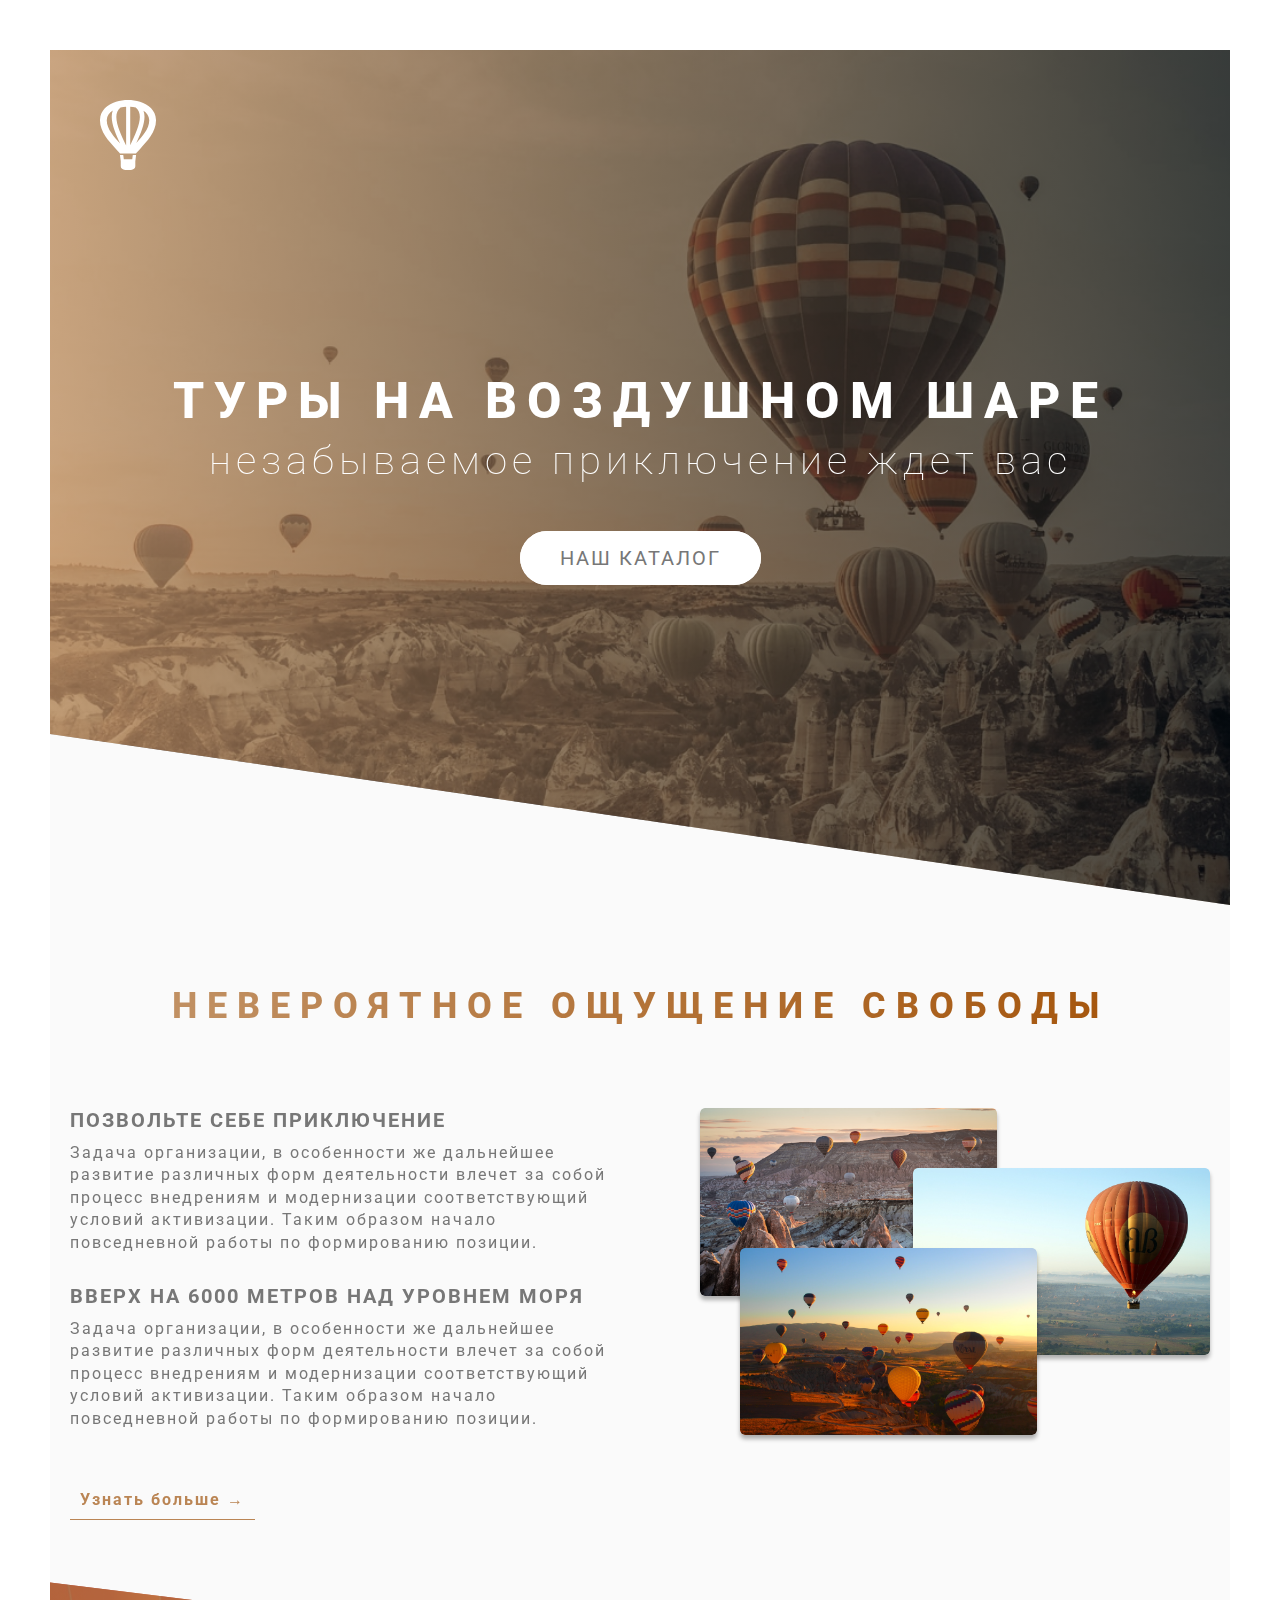
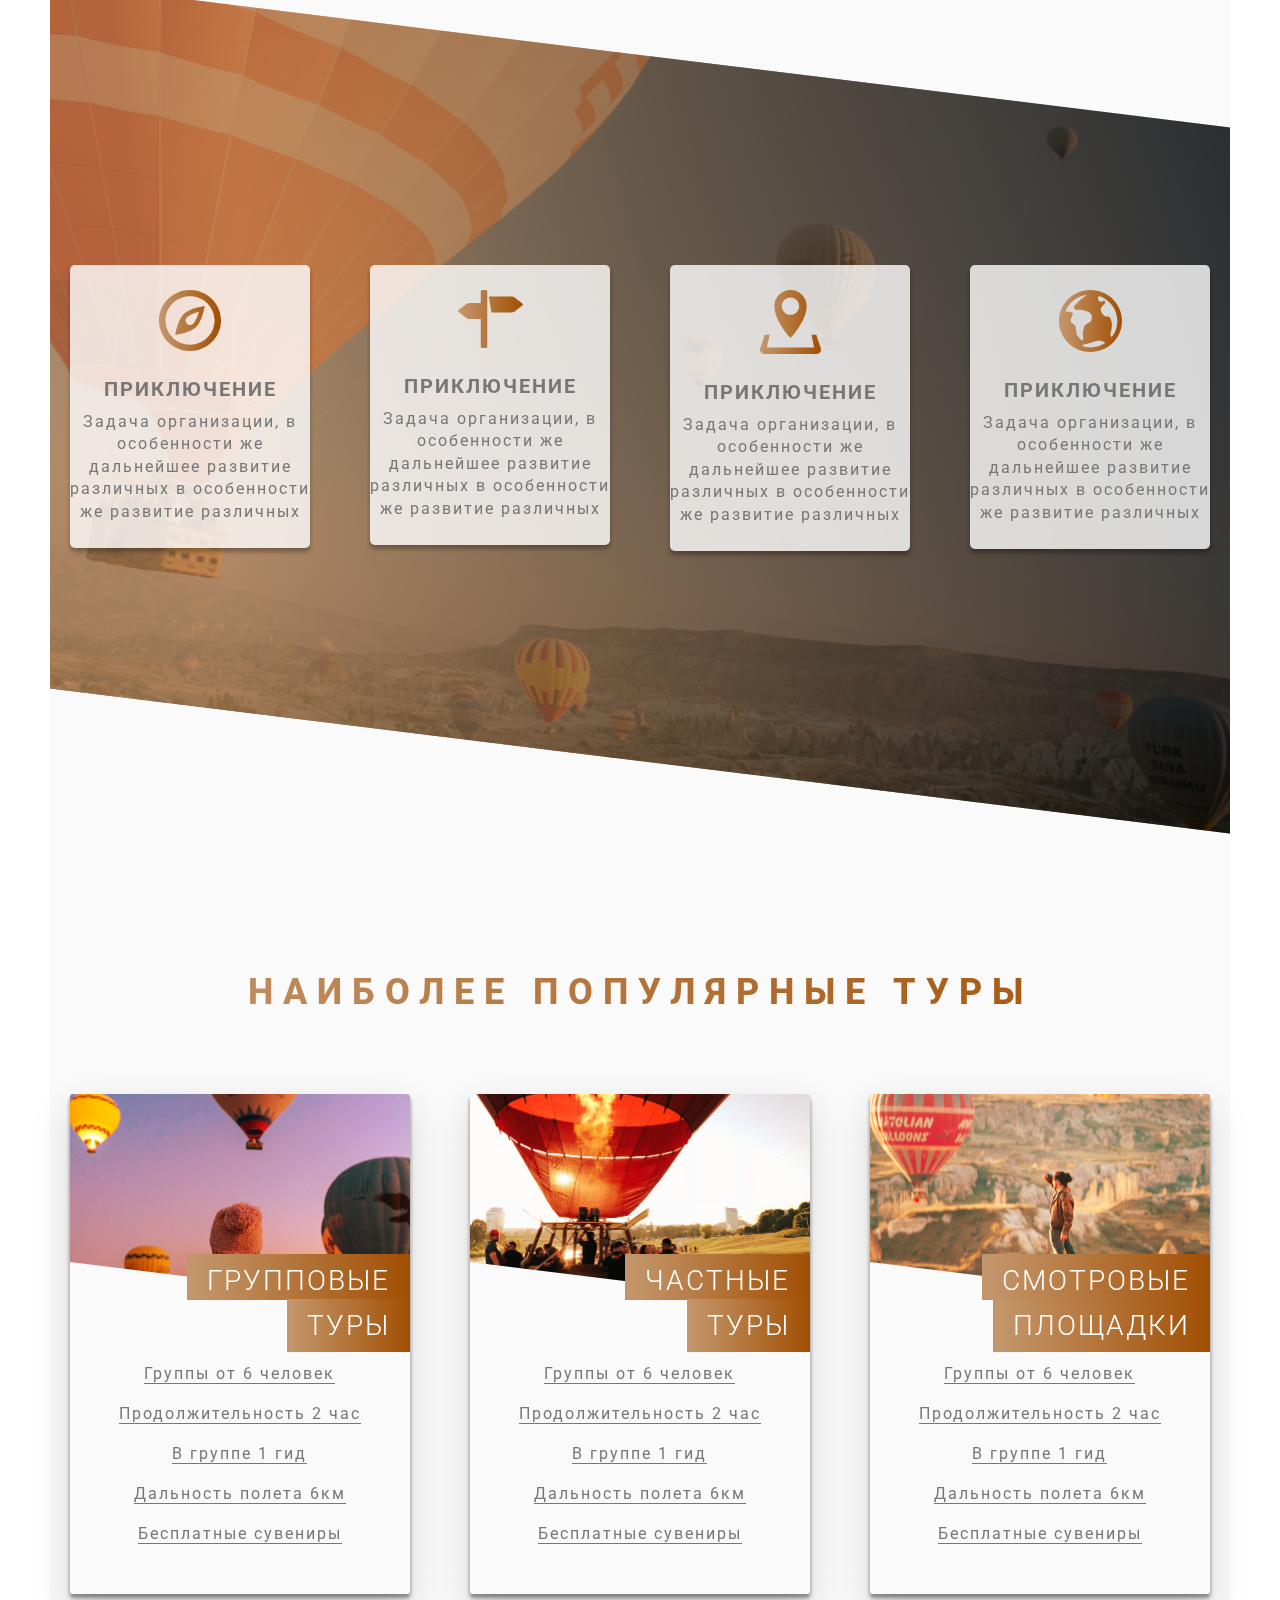
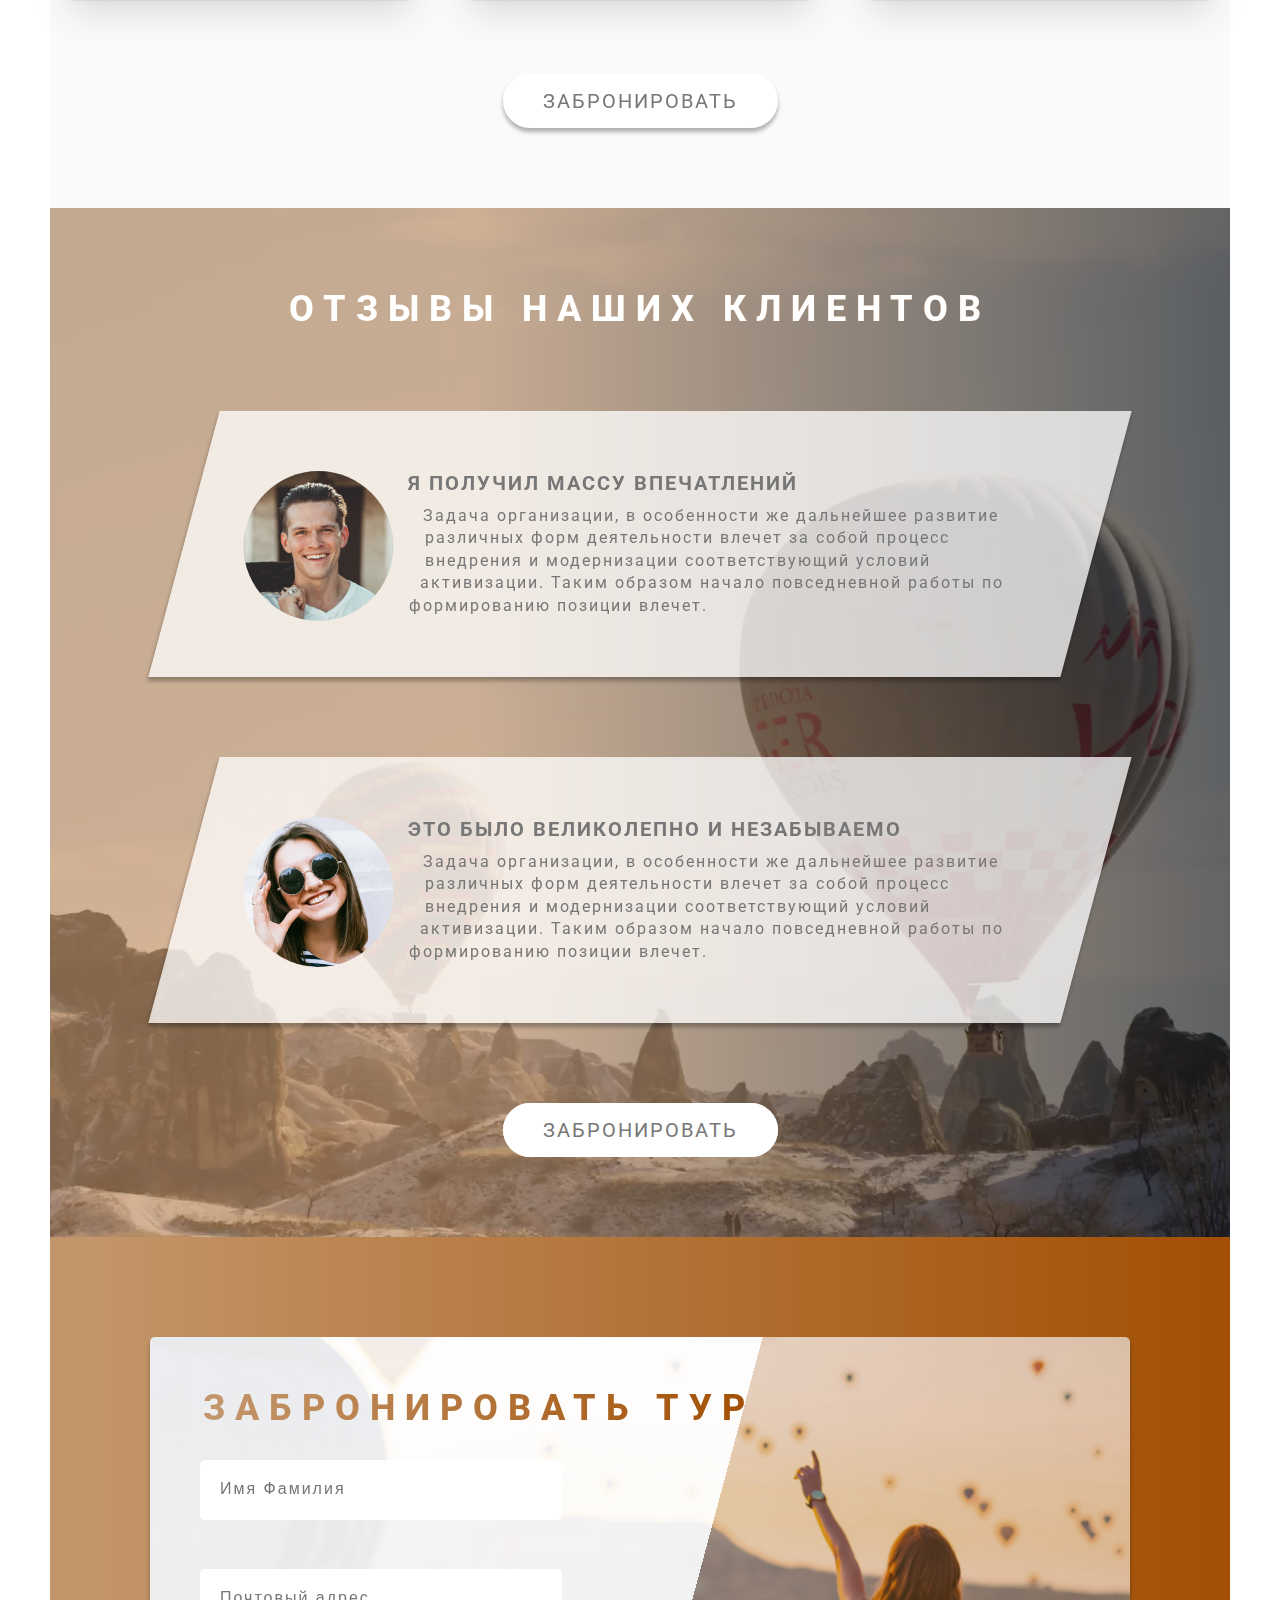
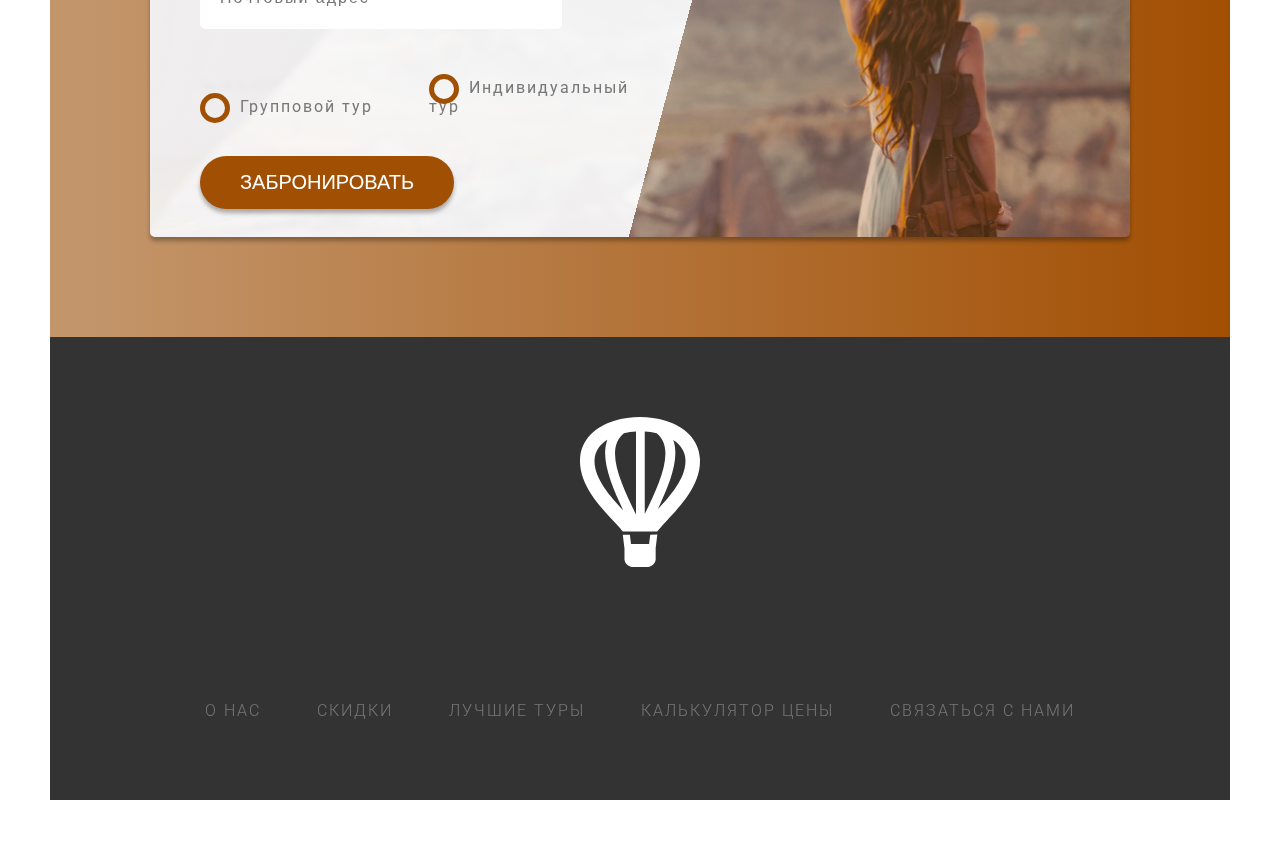
==== index.html @ dc721cac "footer" ====
<!DOCTYPE html>
<html lang="en">
<head>
    <meta charset="UTF-8">
    <meta http-equiv="X-UA-Compatible" content="IE=edge">
    <meta name="viewport" content="width=device-width, initial-scale=1.0">
    <link href="https://fonts.googleapis.com/css2?family=Philosopher&family=Roboto:wght@100;300;400;500;700;900&display=swap" rel="stylesheet">
    <link rel="stylesheet" href="css/style.css">
    <title>ТУРЫ НА ВОЗДУШНОМ ШАРЕ
    </title>
</head>

<body>

    <div class="container">

        
        <header class="header">
            <img class="header__logo" src="icons/Icon-logo.svg" alt="logo">
            <div class="header__box">
                <h1 class="title-first">
                    <span class="title-first__main">ТУРЫ НА ВОЗДУШНОМ ШАРЕ</span>
                    <span class="title-first__secondary">незабываемое приключение ждет вас</span>
                </h1>
                <a class="btn btn_animated" href="#">НАШ КАТАЛОГ</a>
            </div>
        </header>


        <main>
            <section class="section-about">

                <div class="margin-bottom-80px">
                    <h2 class="title-secondary">
                        НЕВЕРОЯТНОЕ ОЩУЩЕНИЕ СВОБОДЫ
                    </h2>
                </div>

                <div class="row">
                    <div class="col-1-of-2">
                        <h3 class="title-third margin-bottom-10px">ПОЗВОЛЬТЕ СЕБЕ ПРИКЛЮЧЕНИЕ</h3>
                        <p class="paragraph margin-bottom-30px">Задача организации, в особенности же дальнейшее развитие различных форм деятельности влечет за собой процесс внедрениям и модернизации соответствующий условий активизации. Таким образом начало повседневной работы по формированию позиции.</p>

                        <h3 class="title-third margin-bottom-10px">ВВЕРХ НА 6000 МЕТРОВ НАД УРОВНЕМ МОРЯ</h3>
                        <p class="paragraph margin-bottom-50px">Задача организации, в особенности же дальнейшее развитие различных форм деятельности влечет за собой процесс внедрениям и модернизации соответствующий условий активизации. Таким образом начало повседневной работы по формированию позиции.</p>

                        <a class="btn-text" href="#">Узнать больше &rarr;</a>
                    </div>

                    <div class="col-1-of-2">
                        <div class="composition">
                            <img class="composition__photo composition__photo_n1" src="img/first.png" alt="photo-ballons-1">
                            <img class="composition__photo composition__photo_n2" src="img/second.png" alt="photo-ballons-2">
                            <img class="composition__photo composition__photo_n3" src="img/third.png" alt="photo-ballons-3">
                        </div>
                    </div>
                </div>

            </section>


            <section class="third-section">
                <div class="third-section-box">
                    <div class="row">
                        <div class="col-1-of-4">
                            <div class="adventure-cards">
                                <img class="adventure-cards__icon" src="icons/Vector.svg" alt="adventure-cards-1">
                                <h4 class="title-third margin-bottom-10px">ПРИКЛЮЧЕНИЕ</h4>
                                <p class="paragraph">Задача организации, в особенности же дальнейшее развитие различных в особенности же развитие различных</p>
                            </div>
                        </div>
                        <div class="col-1-of-4">
                            <div class="adventure-cards">
                                <img class="adventure-cards__icon" src="icons/Vector-1.svg" alt="adventure-cards-2">
                                <h4 class="title-third margin-bottom-10px">ПРИКЛЮЧЕНИЕ</h4>
                                <p class="paragraph">Задача организации, в особенности же дальнейшее развитие различных в особенности же развитие различных</p>
                            </div>
                        </div>
                        <div class="col-1-of-4">
                            <div class="adventure-cards">
                                <img class="adventure-cards__icon" src="icons/Vector-2.svg" alt="adventure-cards-3">
                                <h4 class="title-third margin-bottom-10px">ПРИКЛЮЧЕНИЕ</h4>
                                <p class="paragraph">Задача организации, в особенности же дальнейшее развитие различных в особенности же развитие различных</p>
                            </div>
                        </div>
                        <div class="col-1-of-4">
                            <div class="adventure-cards">
                                <img class="adventure-cards__icon" src="icons/Vector-3.svg" alt="adventure-cards-4">
                                <h4 class="title-third margin-bottom-10px">ПРИКЛЮЧЕНИЕ</h4>
                                <p class="paragraph">Задача организации, в особенности же дальнейшее развитие различных в особенности же развитие различных</p>
                            </div>
                        </div>
                    </div>
                </div>
            </section>


            <section class="section-tour">

                <div class="margin-bottom-80px">
                    <h2 class="title-secondary">
                        НАИБОЛЕЕ ПОПУЛЯРНЫЕ ТУРЫ
                    </h2>
                </div>

                <div class="row">
                    <div class="col-1-of-3">
                        <div class="card-tour">
                            <div class="card-tour__side card-tour__side_front">
                                <div class="card-tour__img card-tour__img_1"></div>
                                <h4 class="card-tour__title">
                                    <span class="card-tour__span card-tour__span_1">ГРУППОВЫЕ</span>
                                    <br>
                                    <span class="card-tour__span card-tour__span_2">ТУРЫ</span></h4>
                                <div class="card-tour__descr">
                                    <ul>
                                        <li>Группы от 6 человек</li>
                                        <li>Продолжительность 2 час</li>
                                        <li>В группе 1 гид</li>
                                        <li>Дальность полета 6км</li>
                                        <li>Бесплатные сувениры</li>
                                    </ul>
                                </div>
                            </div>
                            <div class="card-tour__side card-tour__side_back">
                                <div class="card-tour__backside-box">
                                    <p class="card-tour__text card-tour__text_1">полная стоимость:</p>
                                    <p class="card-tour__text card-tour__text_2">499$</p>
                                    <a class="btn btn_animated" href="#">ЗАБРОНИРОВАТЬ</a>
                                </div>
                            </div>
                        </div>
                    </div>

                    <div class="col-1-of-3">
                        <div class="card-tour">
                            <div class="card-tour__side card-tour__side_front">
                                <div class="card-tour__img card-tour__img_2"></div>
                                <h4 class="card-tour__title">
                                    <span class="card-tour__span card-tour__span_1">ЧАСТНЫЕ</span>
                                    <br>
                                    <span class="card-tour__span card-tour__span_2">ТУРЫ</span></h4>
                                <div class="card-tour__descr">
                                    <ul>
                                        <li>Группы от 6 человек</li>
                                        <li>Продолжительность 2 час</li>
                                        <li>В группе 1 гид</li>
                                        <li>Дальность полета 6км</li>
                                        <li>Бесплатные сувениры</li>
                                    </ul>
                                </div>
                            </div>
                            <div class="card-tour__side card-tour__side_back">
                                <div class="card-tour__backside-box">
                                    <p class="card-tour__text card-tour__text_1">полная стоимость:</p>
                                    <p class="card-tour__text card-tour__text_2">499$</p>
                                    <a class="btn btn_animated" href="#">ЗАБРОНИРОВАТЬ</a>
                                </div>
                            </div>
                        </div>
                    </div>
                    <div class="col-1-of-3">
                        <div class="card-tour">
                            <div class="card-tour__side card-tour__side_front">
                                <div class="card-tour__img card-tour__img_3"></div>
                                <h4 class="card-tour__title">
                                    <span class="card-tour__span card-tour__span_1">СМОТРОВЫЕ</span>
                                    <br>
                                    <span class="card-tour__span card-tour__span_2">ПЛОЩАДКИ</span></h4>
                                <div class="card-tour__descr">
                                    <ul>
                                        <li>Группы от 6 человек</li>
                                        <li>Продолжительность 2 час</li>
                                        <li>В группе 1 гид</li>
                                        <li>Дальность полета 6км</li>
                                        <li>Бесплатные сувениры</li>
                                    </ul>
                                </div>
                            </div>
                            <div class="card-tour__side card-tour__side_back">
                                <div class="card-tour__backside-box">
                                    <p class="card-tour__text card-tour__text_1">полная стоимость:</p>
                                    <p class="card-tour__text card-tour__text_2">499$</p>
                                    <a class="btn btn_animated" href="#">ЗАБРОНИРОВАТЬ</a>
                                </div>
                            </div>
                        </div>
                    </div>
                </div>

                <div class="text-align-center">
                    <a class="btn btn_animated btn_shadow" href="#">ЗАБРОНИРОВАТЬ</a>
                </div>

            </section>


            <section class="section-feedBack">
                <div class="bg-gradient"></div>
                <video class="bg-video" autoplay muted loop>
                    <source src="img/coverr-hot-air-balloons.mp4">
                    <source src="img/coverr-hot-air-balloons-2.webm">
                </video>

                <div class="margin-bottom-80px">
                    <h2 class="title-secondary title-secondary_white">
                        ОТЗЫВЫ НАШИХ КЛИЕНТОВ
                    </h2>
                </div>

                <div class="row">
                    <div class="feedBack-card">
                        <figure class="feedBack-card__img">
                            <img src="img/feedBack-card_1.jpg" alt="feedBack-1">
                            <figcaption class="feedBack-card__name text-align-center">АНТОН
                                РЯБИН</figcaption>
                        </figure>
                        <div class="feedBack-card__box">
                            <h3 class="title-third margin-bottom-10px">Я ПОЛУЧИЛ МАССУ ВПЕЧАТЛЕНИЙ</h3>
                            <p class="paragraph">Задача организации, в особенности же дальнейшее развитие различных форм деятельности влечет за собой процесс внедрения и модернизации соответствующий условий активизации. Таким образом начало повседневной работы по формированию позиции влечет.</p>
                        </div>
                    </div>
                </div>

                <div class="row">
                    <div class="feedBack-card">
                        <figure class="feedBack-card__img">
                            <img src="img/feedBack-card_2.jpg" alt="feedBack-1">
                            <figcaption class="feedBack-card__name text-align-center">ЛИЗА
                                ФРОЛОВА</figcaption>
                        </figure>
                        <div class="feedBack-card__box">
                            <h3 class="title-third margin-bottom-10px">ЭТО БЫЛО ВЕЛИКОЛЕПНО И НЕЗАБЫВАЕМО</h3>
                            <p class="paragraph">Задача организации, в особенности же дальнейшее развитие различных форм деятельности влечет за собой процесс внедрения и модернизации соответствующий условий активизации. Таким образом начало повседневной работы по формированию позиции влечет.</p>
                        </div>
                    </div>
                </div>

                <div class="text-align-center">
                    <a class="btn btn_animated" href="#">ЗАБРОНИРОВАТЬ</a>
                </div>
            </section>

            <section class="section-book">
                <div class="row">
                    <div class="book">
                        <div class="book__form">
                            <form action="#" class="form">
                                <div class="margin-bottom-30px ">
                                    <h2 class="title-secondary">
                                        ЗАБРОНИРОВАТЬ ТУР
                                    </h2>
                                </div>

                                <div class="form__group">
                                    <input type="text" class="form__input" placeholder="Имя Фамилия" id="name" required>
                                    <label for="name" class="form__label">Ваше имя и Фамилия</label>
                                </div>

                                <div class="form__group">
                                    <input type="email" class="form__input" placeholder="Почтовый адрес" id="email" required>
                                    <label for="email" class="form__label">Почтовый адрес</label>
                                </div>

                                <div class="form__group">
                                    <div class="form__group-radio">
                                        <input type="radio" class="form__input-radio" id="tour-1" name="cheked">
                                        <label for="tour-1" class="form__label-radio"><span class="form__button-radio"></span>
                                            Групповой тур</label>
                                    </div>

                                    <div class="form__group-radio">
                                        <input type="radio" class="form__input-radio" id="tour-2" name="cheked">
                                        <label for="tour-2" class="form__label-radio"> <span class="form__button-radio"></span>
                                            Индивидуальный тур</label>
                                    </div>

                                </div>

                                <div class="form__group">
                                    <button class="btn btn_brown">
                                        ЗАБРОНИРОВАТЬ
                                    </button>
                                </div>
                            </form>
                        </div>
                    </div>
                </div>
            </section>

        </main>

        <footer class="footer">
            <div class="row">
                <div class="footer__img">
                    <a href="#">
                        <img class="footer__logo" src="icons/Icon-logo.svg" alt="logo">
                    </a>
                </div>
            </div>

            <div class="row">
                <ul class="footer__list">
                    <li class="footer__items"><a href="" class="footer__link">О НАС</a></li>
                    <li class="footer__items"><a href="" class="footer__link">СКИДКИ</a></li>
                    <li class="footer__items"><a href="" class="footer__link">ЛУЧШИЕ ТУРЫ</a></li>
                    <li class="footer__items"><a href="" class="footer__link">КАЛЬКУЛЯТОР ЦЕНЫ</a></li>
                    <li class="footer__items"><a href="" class="footer__link">СВЯЗАТЬСЯ С НАМИ</a></li>
                </ul>
            </div>
        </footer>


    </div>
    











    <!-- <section class="grid-test">

        <div class="row">
            <div class="col-1-of-2">
                col-1-of-2
            </div>
            <div class="col-1-of-2">
                col-1-of-2
            </div>
        </div>

        <div class="row">
            <div class="col-1-of-3">
                col-1-of-3
            </div>
            <div class="col-1-of-3">
                col-1-of-3
            </div>
            <div class="col-1-of-3">
                col-1-of-3
            </div>
        </div>

        <div class="row">
            <div class="col-1-of-3">
                col-1-of-3
            </div>
            <div class="col-2-of-3">
                col-2-of-3
            </div>
        </div>

        <div class="row">
            <div class="col-1-of-4">
                col-1-of-4
            </div>
            <div class="col-1-of-4">
                col-1-of-4
            </div>
            <div class="col-1-of-4">
                col-1-of-4
            </div>
            <div class="col-1-of-4">
                col-1-of-4
            </div>
        </div>

        <div class="row">
            <div class="col-1-of-4">
                col-1-of-4
            </div>
            <div class="col-1-of-4">
                col-1-of-4
            </div>
            <div class="col-2-of-4">
                col-2-of-4
            </div>
        </div>

        <div class="row">
            <div class="col-1-of-4">
                col-1-of-4
            </div>
            <div class="col-3-of-4">
                col-3-of-4
            </div>
        </div>

    </section> -->

</body>
</html>
---- css/style.css ----
@keyframes LeftToRight{0%{opacity:0;transform:translate(-10rem)}80%{transform:translate(1rem)}100%{opacity:1;transform:translate(0rem)}}@keyframes RightToLeft{0%{opacity:0;transform:translate(10rem)}80%{transform:translate(-1rem)}100%{opacity:1;transform:translate(0rem)}}@keyframes BtnToUp{0%{opacity:0;transform:translateY(5rem)}100%{opacity:1;transform:translateY(0rem)}}*,::after,::before{margin:0;padding:0;box-sizing:border-box}html{font-size:62.5%}body{padding:5rem;background-color:#fff}.container{background-color:#fafafa;position:relative;z-index:0}body{font-family:"Roboto",sans-serif;font-weight:400;color:#777;font-size:1.6rem;letter-spacing:.2rem}.title-first{color:#fff}.title-first__main{display:block;font-weight:800;font-size:5rem;line-height:6rem;letter-spacing:1rem;text-transform:uppercase;margin-bottom:1rem;animation-name:LeftToRight;animation-duration:1.5s;animation-delay:1s;animation-timing-function:ease;backface-visibility:hidden}.title-first__secondary{display:block;font-weight:100;font-size:4rem;line-height:4rem;letter-spacing:.5rem;animation-name:RightToLeft;animation-duration:1.5s;animation-delay:1s;animation-timing-function:ease;backface-visibility:hidden;margin-bottom:5rem}.title-secondary{text-align:center;font-size:3.6rem;line-height:4.3rem;letter-spacing:1rem;font-weight:800;background:linear-gradient(90deg, #C3956A 3.65%, #A24F03 100%);-webkit-background-clip:text;color:rgba(0,0,0,0);transition:all .4s;backface-visibility:hidden}.title-secondary:hover{transform:skewY(1deg) skewX(12deg) scale(1.1);text-shadow:0rem .4rem .4rem rgba(0,0,0,.25)}.title-secondary_white{color:#fff}.title-third{font-weight:700;font-size:2rem;letter-spacing:.2rem;text-transform:uppercase}.paragraph{font-weight:400;font-size:1.6rem;letter-spacing:.2rem;line-height:140%}.margin-bottom-10px{margin-bottom:1rem}.margin-bottom-30px{margin-bottom:3rem}.margin-bottom-50px{margin-bottom:5rem}.margin-bottom-80px{margin-bottom:8rem}.text-align-center{text-align:center}.btn,.btn:link,.btn:visited{display:inline-block;text-transform:uppercase;text-decoration:none;color:#777;font-size:2rem;padding:1.5rem 4rem;background:#fff;border-radius:5rem;transition:all .3s;position:relative;border:none}.btn:hover{transform:translateY(-0.4rem);box-shadow:0rem .4rem .4rem rgba(0,0,0,.3)}.btn:hover::after{opacity:0;transform:scaleX(1.5) scaleY(1.7)}.btn:active{transform:translateY(-0.2rem);box-shadow:0rem .4rem .4rem rgba(0,0,0,.1)}.btn::after{content:"";background:#fff;width:100%;height:100%;border-radius:5rem;display:inline-block;position:absolute;top:0;left:0;z-index:-1;transition:all .4s}.btn_animated{animation:BtnToUp .7s ease-out 1s;animation-fill-mode:backwards}.btn_shadow{box-shadow:0rem .4rem .4rem rgba(0,0,0,.3)}.btn_brown,.btn_brown:link,.btn_brown:visited{background:#a14f03;color:#fff;box-shadow:0rem .4rem .4rem rgba(0,0,0,.3)}.btn_brown::after{background:#a14f03}.btn-text:link,.btn-text:visited{font-weight:700;font-size:1.6rem;line-height:1.9rem;letter-spacing:.2rem;color:#ba8554;text-decoration:none;padding:1rem;border-bottom:.1rem #ba8554 solid;display:inline-block;transition:.5 all}.btn-text:hover{background:#ba8554;color:#fff;box-shadow:0rem .4rem .4rem rgba(0,0,0,.3);transform:translateY(-0.2rem)}.btn-text:active{transform:translateY(0rem)}.composition{position:relative}.composition__photo{width:55%;box-shadow:0rem .4rem .4rem rgba(0,0,0,.3);border-radius:.5rem;position:absolute;z-index:5;transition:all .3s}.composition__photo_n1{top:0rem;left:3rem}.composition__photo_n2{top:6rem;right:0rem}.composition__photo_n3{top:14rem;left:7rem}.composition__photo:hover{transform:scale(1.1);z-index:10;outline:1rem solid #ba8554;outline-offset:1rem}.composition:hover .composition__photo:not(:hover){transform:scale(0.95)}.adventure-cards{padding:2.5rem 0;text-align:center;background:rgba(255,255,255,.8);border-radius:.5rem;box-shadow:0rem .4rem .4rem rgba(0,0,0,.3);transition:all .3s}.adventure-cards__icon{margin-bottom:2.2rem}.adventure-cards:hover{transform:translateY(-1.5rem)}.card-tour{height:50rem;perspective:150rem;-moz-perspective:150rem;position:relative}.card-tour__side{height:50rem;transition:1s all ease-out;position:absolute;top:0;left:0;width:100%;backface-visibility:hidden;box-shadow:0 .4rem .4rem rgba(0,0,0,.25),0 .4rem .4rem rgba(0,0,0,.25),0 1.5rem 4rem rgba(0,0,0,.15);border-radius:.3rem;overflow:hidden}.card-tour__side_back{color:#fff;background:green;transform:rotateY(180deg);background:linear-gradient(156.85deg, #C3956A 3.65%, #A24F03 100%)}.card-tour:hover .card-tour__side_front{transform:rotateY(-180deg)}.card-tour:hover .card-tour__side_back{transform:rotateY(0deg)}.card-tour__img{background-blend-mode:hard-light;height:21rem;clip-path:polygon(0 0, 100% 0%, 100% 100%, 0 80%);margin-bottom:6rem}.card-tour__img_1{background:#ba8554 url(../img/card-tour-1.jpg) center/cover no-repeat}.card-tour__img_2{background:#ba8554 url(../img/card-tour-2.jpg) center/cover no-repeat}.card-tour__img_3{background:#ba8554 url(../img/card-tour-3.jpg) center/cover no-repeat}.card-tour__title{font-weight:300;font-size:2.8rem;letter-spacing:.2rem;color:#fff;text-align:right;position:absolute;top:17rem;right:0rem}.card-tour__span{background:linear-gradient(90deg, #C3956A 3.65%, #A24F03 100%);padding:1rem 2rem .3rem 2rem}.card-tour__span_2{position:absolute;top:3.5rem;right:0;padding-bottom:1rem}.card-tour__descr ul{list-style:none;text-align:center;margin:0 auto;width:75%}.card-tour__descr ul li{font-size:1.6rem;letter-spacing:.2rem;border-bottom:.1rem solid #777;display:inline-block}.card-tour__descr ul li:not(:last-child){margin-bottom:2rem}.card-tour__backside-box{position:absolute;text-align:center;top:50%;left:50%;transform:translate(-50%, -50%)}.card-tour__text{margin-bottom:8.7rem;margin-bottom:8.7rem;letter-spacing:.2rem;font-weight:300;font-size:2rem}.card-tour__text_1{font-weight:300;font-size:2rem}.card-tour__text_2{font-weight:500;font-size:6rem}.feedBack-card{width:80%;background:rgba(255,255,255,.75);box-shadow:0rem .4rem .4rem rgba(0,0,0,.3);margin:0 auto;padding:6rem;transform:skewX(-15deg)}.feedBack-card>*{transform:skewX(15deg)}.feedBack-card__img{width:15rem;height:15rem;float:left;border-radius:100rem;shape-outside:circle(50% at 50% 50%);-webkit-shape-outside:circle(50% at 50% 50%);margin-right:4rem;overflow:hidden;position:relative}.feedBack-card__img img{height:100%;transform:scale(1.2);transition:all .4s}.feedBack-card__name{position:absolute;top:50%;left:50%;transform:translate(-50%, -20%);font-weight:400;font-size:2rem;letter-spacing:2px;color:#fff;opacity:0;transition:all .4s;text-shadow:0rem .4rem .4rem rgba(0,0,0,.3)}.feedBack-card:hover .feedBack-card__name{opacity:1;transform:translate(-50%, -50%)}.feedBack-card:hover img{transform:scale(1);filter:blur(0.35rem) brightness(70%)}.bg-video{position:absolute;top:0;left:0;width:100%;height:100%;z-index:-2;object-fit:cover}.bg-gradient{position:absolute;top:0;left:0;width:100%;height:100%;z-index:-1;background:linear-gradient(90deg, rgba(186, 133, 84, 0.6) 35.94%, rgba(0, 0, 0, 0.6) 100%)}.book{height:50rem;background:linear-gradient(105deg, rgba(255, 255, 255, 0.9) 55%, rgba(186, 133, 84, 0.3) 55%, rgba(161, 79, 3, 0.3) 100%),url(../img/pexels-taryn-elliott.jpg) center/cover no-repeat;box-shadow:0rem .4rem .4rem rgba(0,0,0,.3);border-radius:.5rem;overflow:hidden}.form{width:62%;padding-top:5rem;padding-left:5rem}.form__group:not(:last-child){margin-bottom:2rem}.form__group:nth-child(4){margin-bottom:4rem}.form__label{font-size:1.6rem;font-weight:400;letter-spacing:.2rem;display:block;margin-top:1rem;margin-left:1.5rem;transition:all .4s}.form__input{font-size:1.6rem;letter-spacing:.2rem;font-weight:400;color:#000;background:#fff;padding:2rem 0rem 2rem 2rem;border:none;border-bottom:.2rem solid rgba(0,0,0,0);border-radius:.5rem;width:65%}.form__input:focus-visible{outline:none;border-bottom:.3rem solid #66d763;box-shadow:0rem .4rem .4rem rgba(0,0,0,.3)}.form__input:focus:invalid{border-bottom:.3rem solid #d76363}.form__input:placeholder-shown+.form__label{opacity:0;visibility:none;transform:translateY(-1rem)}.form__group-radio{width:40%;display:inline-block}.form__input-radio{display:none}.form__label-radio{cursor:pointer;position:relative;padding-left:4rem}.form__button-radio{height:3rem;width:3rem;border-radius:50%;border:.5rem solid #a14f03;display:block;position:absolute;left:0;top:-0.4rem}.form__button-radio::after{content:"";display:block;height:1.5rem;width:1.5rem;border-radius:50%;background:#a14f03;position:absolute;top:50%;left:50%;transform:translate(-50%, -50%);opacity:0;transition:all .2s}.form__input-radio:checked~.form__label-radio .form__button-radio::after{opacity:1}.row{max-width:114rem;margin:0 auto}.row:not(:last-child){margin-bottom:8rem}.row::after{content:"";display:table;clear:both}.col-1-of-2{width:calc((100% - 6rem)/2)}.col-1-of-3{width:calc((100% - 2 * 6rem)/3)}.col-2-of-3{width:calc(2 * ((100% - 2 * 6rem) / 3) + 6rem)}.col-1-of-4{width:calc((100% - 3 * 6rem)/4)}.col-2-of-4{width:calc(2 * ((100% - 3 * 6rem) / 4) + 6rem)}.col-3-of-4{width:calc(3 * ((100% - 3 * 6rem) / 4) + 2 * 6rem)}[class^=col-]{float:left}[class^=col-]:not(:last-child){margin-right:6rem}.header{position:relative;height:95vh;background:linear-gradient(90.05deg, rgba(186, 133, 84, 0.7) 0.03%, rgba(1, 1, 1, 0.7) 99.94%),url(../img/header-background.jpg) center/cover no-repeat;clip-path:polygon(0 0, 100% 0%, 100% 100%, 0 80%)}.header__logo{position:absolute;left:5rem;top:5rem;height:7rem;width:5.6rem}.header__box{position:absolute;top:50%;left:50%;transform:translate(-50%, -50%);width:100%;text-align:center}.footer{padding:8rem;background:#333}.footer__img{text-align:center}.footer__logo{width:12rem;margin-bottom:5rem}.footer__list{text-align:center}.footer__items{display:inline-block}.footer__items:not(:last-child){margin-right:5rem}.footer__link:link,.footer__link:visited{text-decoration:none;color:#777;text-transform:uppercase;font-size:1.6rem;letter-spacing:.2rem;font-weight:300;display:inline-block;transition:all .3s}.footer__link:hover{transform:rotate(5deg) scale(1.2);color:#a14f03}.section-about{padding-top:8rem;min-height:75rem}.third-section-box{background:linear-gradient(91.4deg, rgba(186, 133, 84, 0.7) 16.34%, rgba(0, 0, 0, 0.7) 98.8%),url(../img/third-section-backgroung.png) center/cover no-repeat;padding:21rem 0rem;transform:skewY(7deg)}.third-section-box>*{transform:skewY(-7deg)}.section-tour{padding-top:21rem;margin-bottom:8rem}.section-feedBack{padding:8rem 0rem;position:relative}.section-book{padding:10rem;background:linear-gradient(90deg, #C3956A 3.65%, #A24F03 100%)}/*# sourceMappingURL=style.css.map */
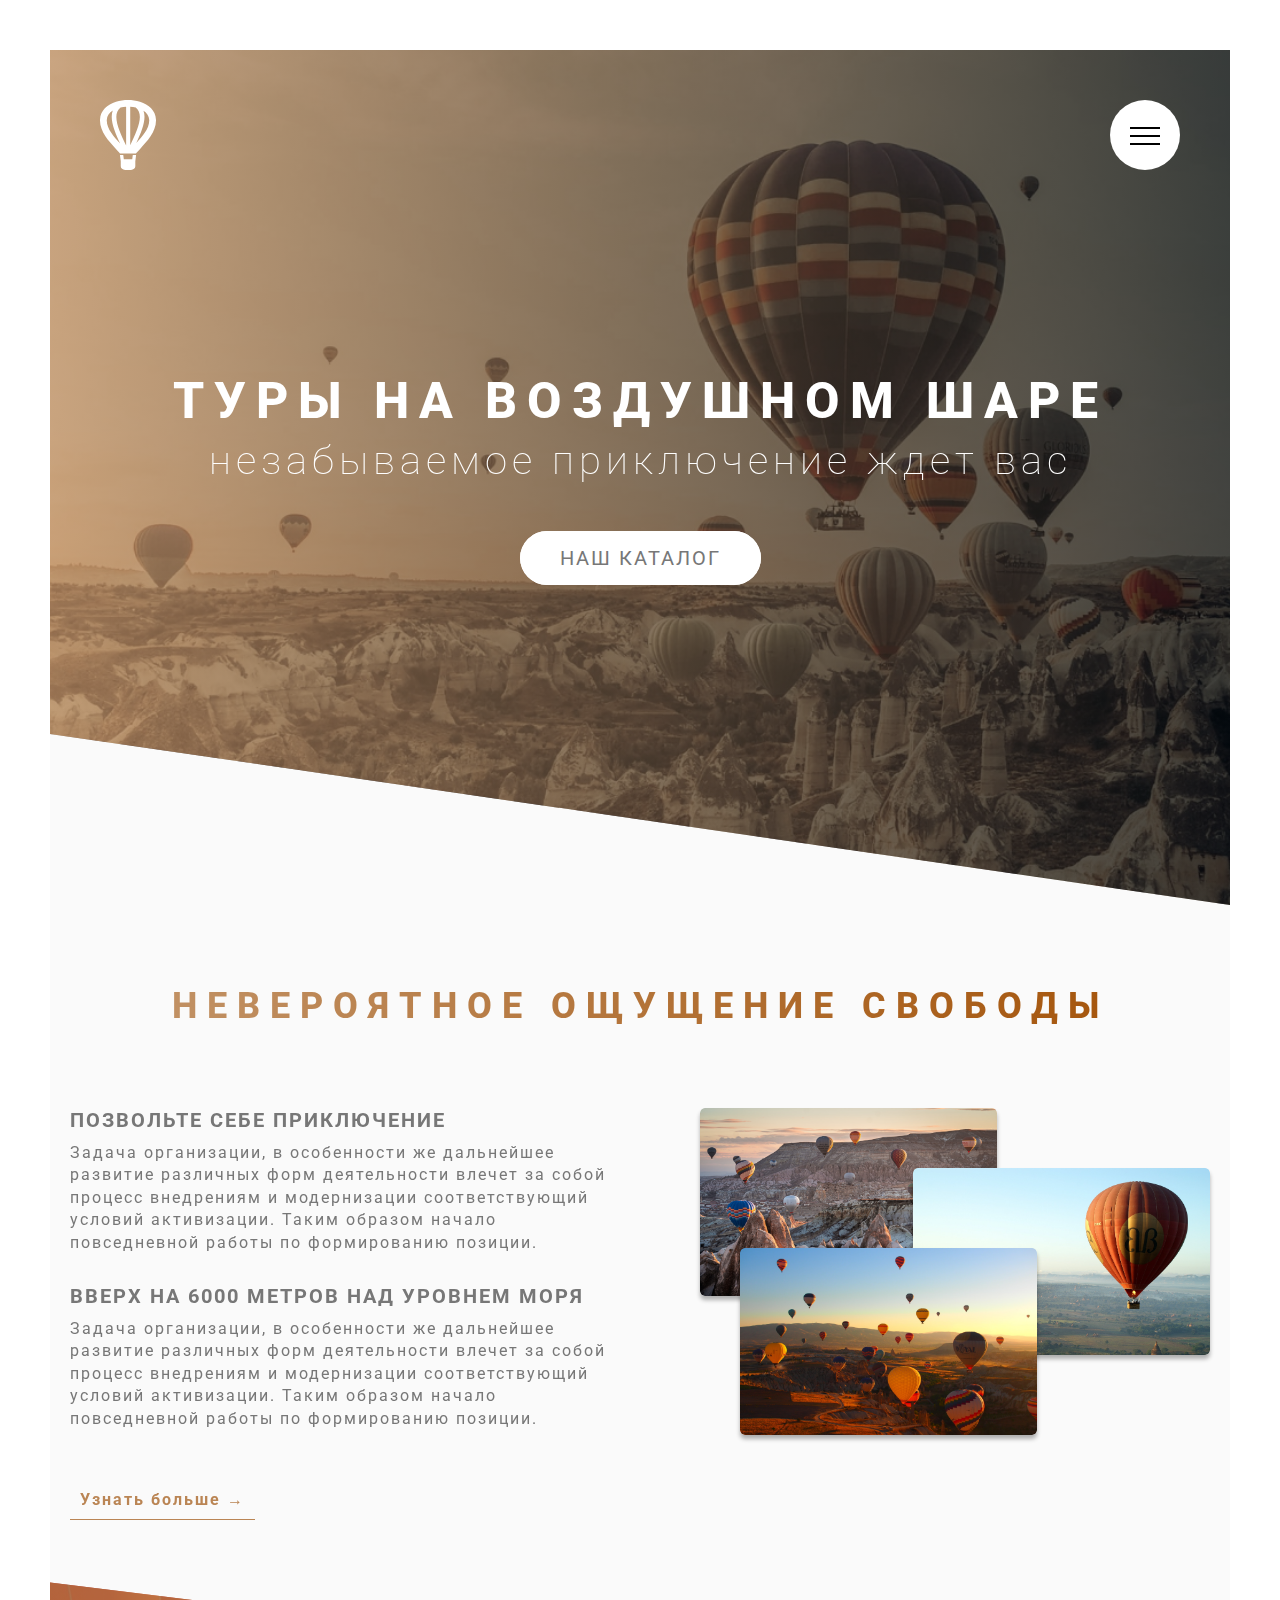
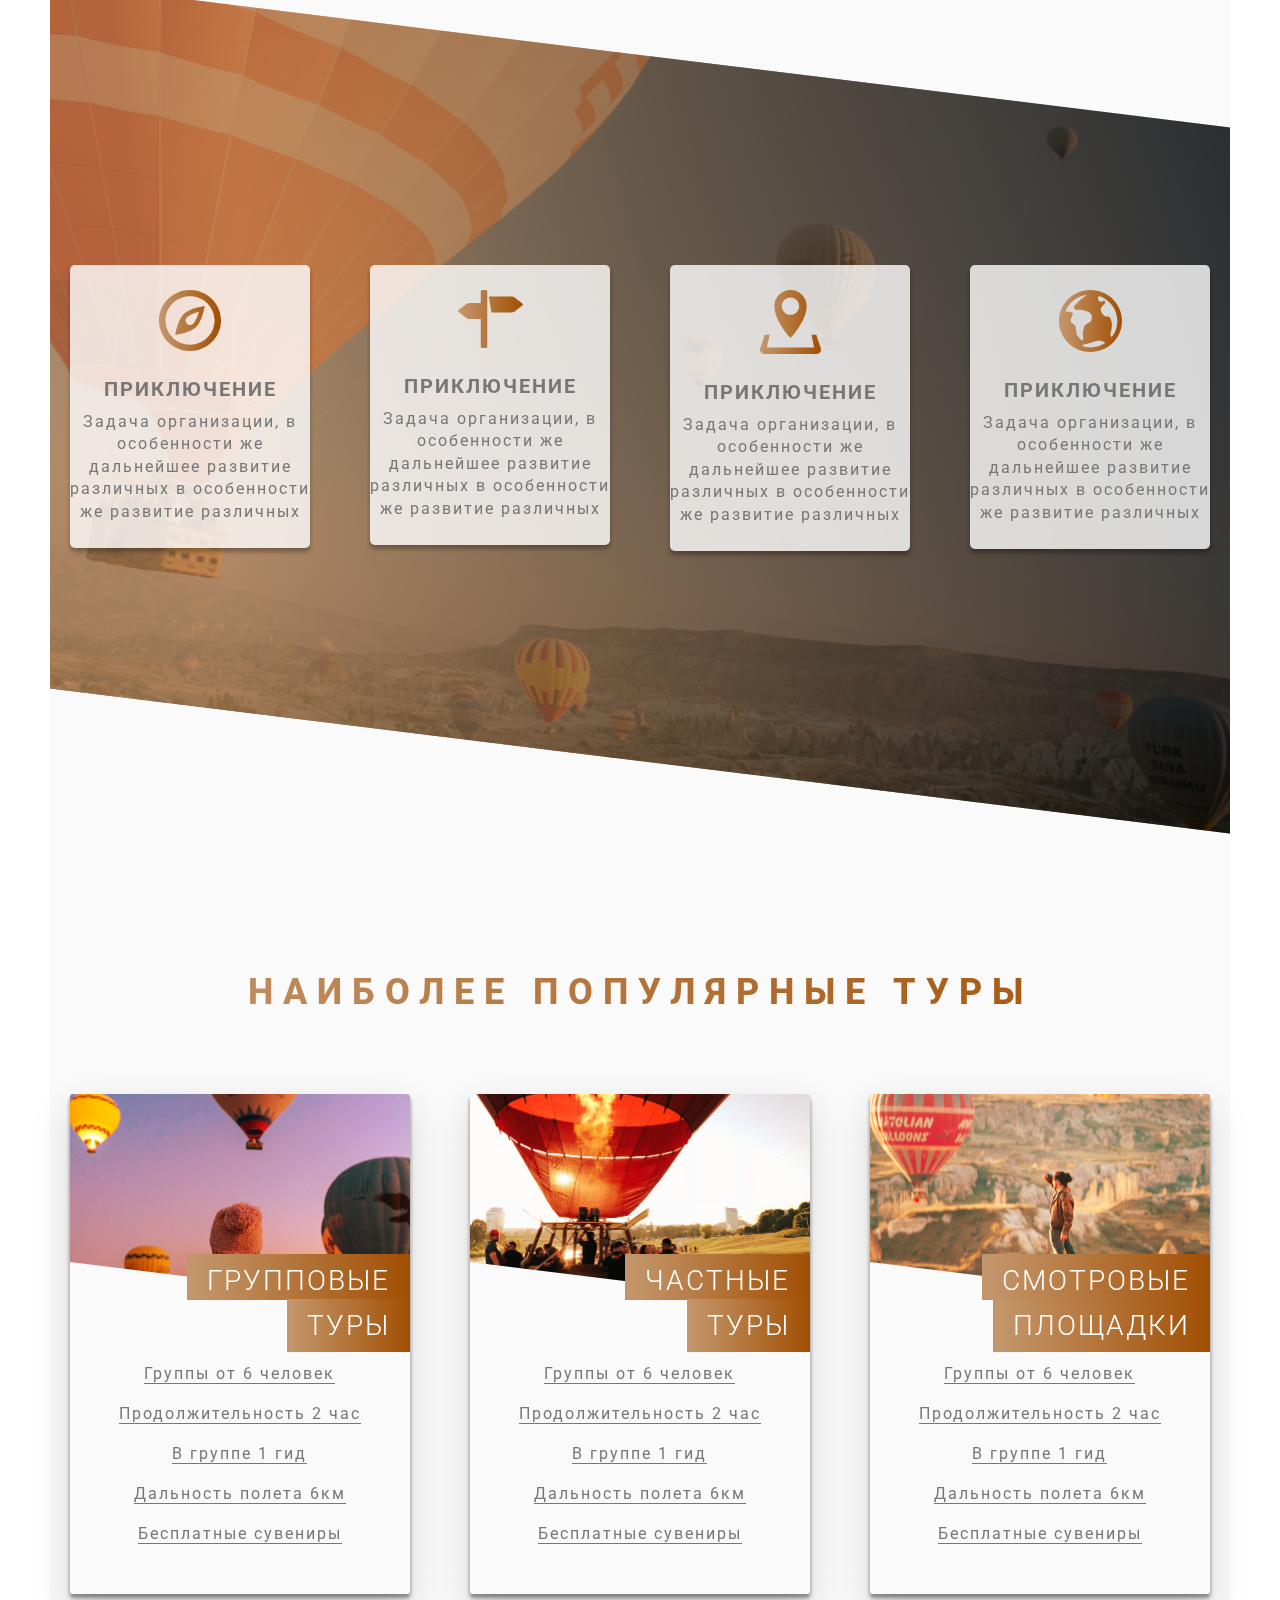
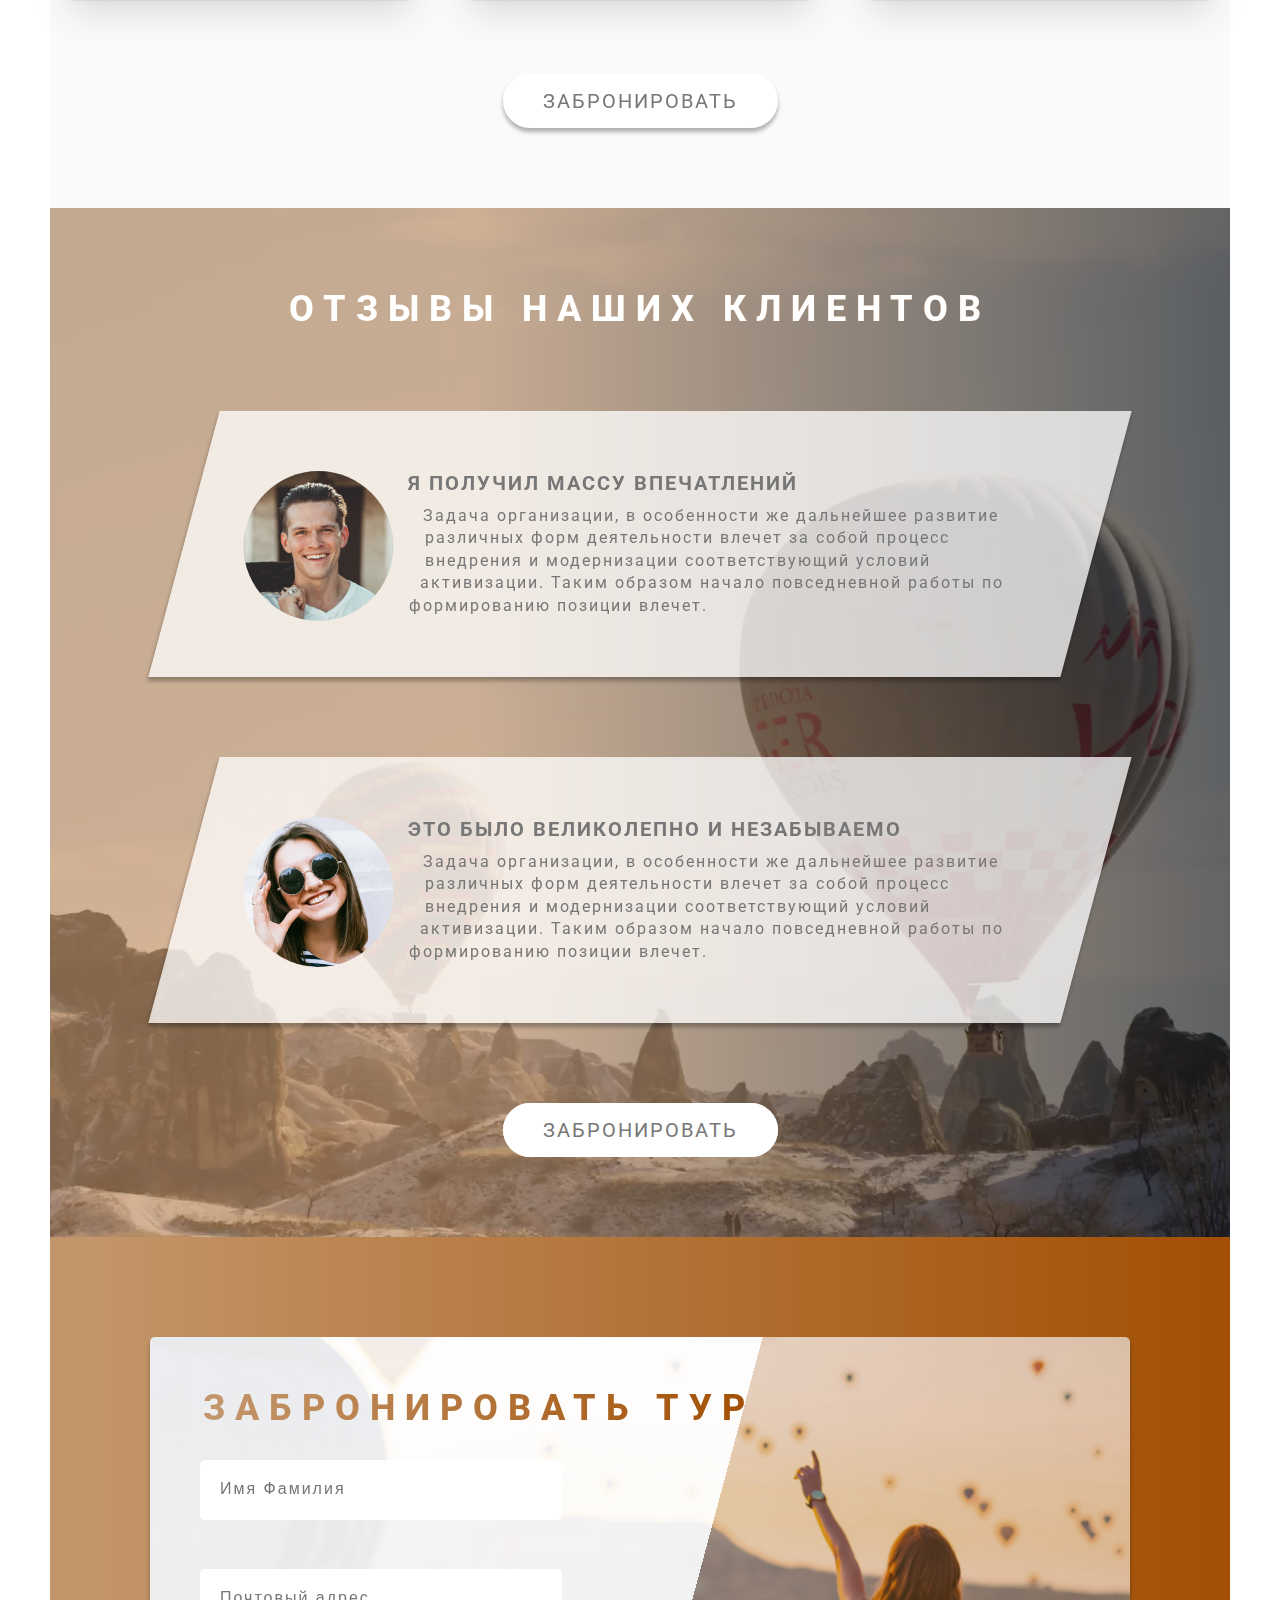
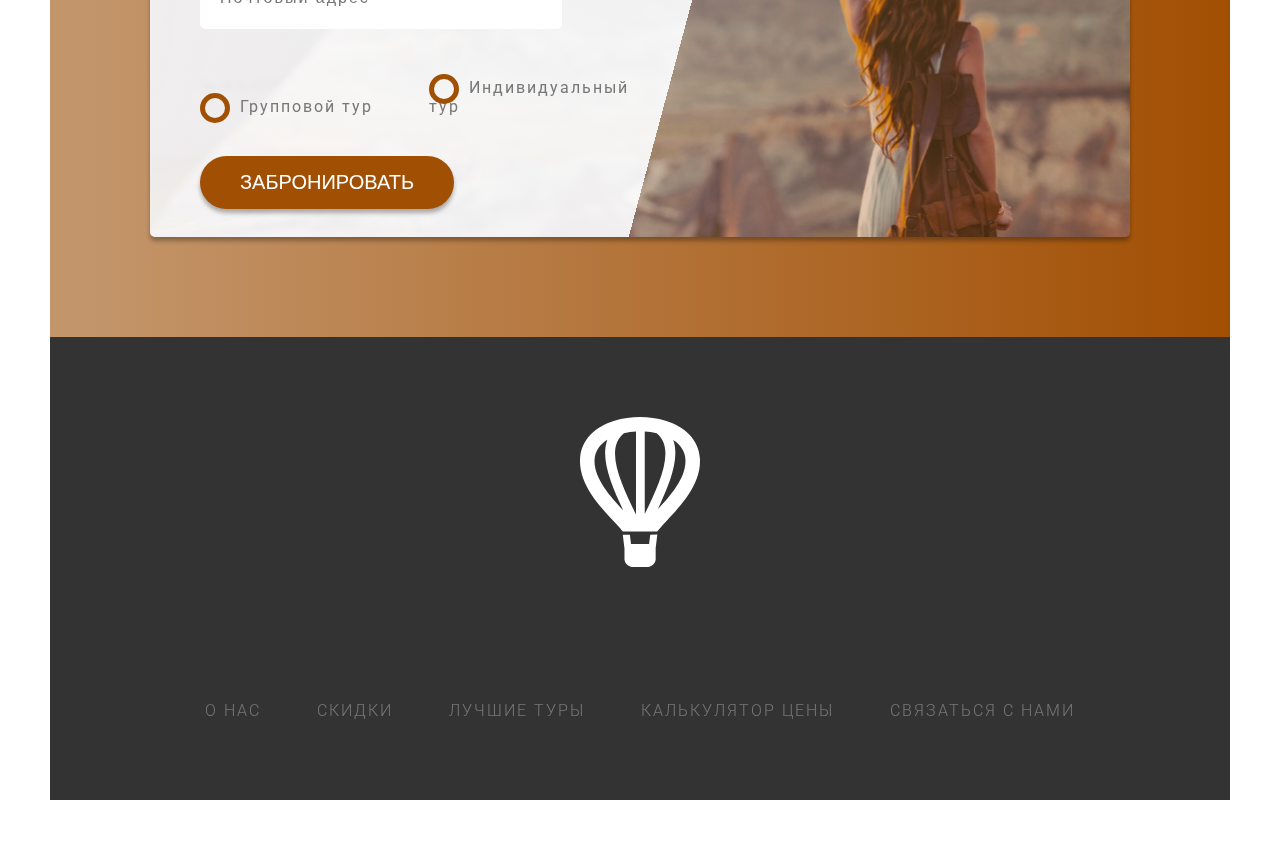
==== commit 59f76434: "navigation" ====
--- a/index.html
+++ b/index.html
@@ -14,6 +14,23 @@
 
     <div class="container">
 
+
+        <div class="navigation">
+            <input type="checkbox" class="navigation__toggle" id="navi-toggle">
+            <label for="navi-toggle" class="navigation__button">
+                <span class="navigation__icon"></span>
+            </label>
+            <div class="navigation__background"></div>
+            <nav class="navigation__nav">
+                <ul class="navigation__list">
+                    <li class="navigation__item"><a href="#" class="navigation__link">О НАС</a></li>
+                    <li class="navigation__item"><a href="#" class="navigation__link">СКИДКИ</a></li>
+                    <li class="navigation__item"><a href="#" class="navigation__link">ЛУЧШИЕ ТУРЫ</a></li>
+                    <li class="navigation__item"><a href="#" class="navigation__link">КАЛЬКУЛЯТОР ЦЕНЫ</a></li>
+                    <li class="navigation__item"><a href="#" class="navigation__link">СВЯЗАТЬСЯ С НАМИ</a></li>
+                </ul>
+            </nav>
+        </div>
         
         <header class="header">
             <img class="header__logo" src="icons/Icon-logo.svg" alt="logo">
--- a/css/style.css
+++ b/css/style.css
@@ -1 +1 @@
-@keyframes LeftToRight{0%{opacity:0;transform:translate(-10rem)}80%{transform:translate(1rem)}100%{opacity:1;transform:translate(0rem)}}@keyframes RightToLeft{0%{opacity:0;transform:translate(10rem)}80%{transform:translate(-1rem)}100%{opacity:1;transform:translate(0rem)}}@keyframes BtnToUp{0%{opacity:0;transform:translateY(5rem)}100%{opacity:1;transform:translateY(0rem)}}*,::after,::before{margin:0;padding:0;box-sizing:border-box}html{font-size:62.5%}body{padding:5rem;background-color:#fff}.container{background-color:#fafafa;position:relative;z-index:0}body{font-family:"Roboto",sans-serif;font-weight:400;color:#777;font-size:1.6rem;letter-spacing:.2rem}.title-first{color:#fff}.title-first__main{display:block;font-weight:800;font-size:5rem;line-height:6rem;letter-spacing:1rem;text-transform:uppercase;margin-bottom:1rem;animation-name:LeftToRight;animation-duration:1.5s;animation-delay:1s;animation-timing-function:ease;backface-visibility:hidden}.title-first__secondary{display:block;font-weight:100;font-size:4rem;line-height:4rem;letter-spacing:.5rem;animation-name:RightToLeft;animation-duration:1.5s;animation-delay:1s;animation-timing-function:ease;backface-visibility:hidden;margin-bottom:5rem}.title-secondary{text-align:center;font-size:3.6rem;line-height:4.3rem;letter-spacing:1rem;font-weight:800;background:linear-gradient(90deg, #C3956A 3.65%, #A24F03 100%);-webkit-background-clip:text;color:rgba(0,0,0,0);transition:all .4s;backface-visibility:hidden}.title-secondary:hover{transform:skewY(1deg) skewX(12deg) scale(1.1);text-shadow:0rem .4rem .4rem rgba(0,0,0,.25)}.title-secondary_white{color:#fff}.title-third{font-weight:700;font-size:2rem;letter-spacing:.2rem;text-transform:uppercase}.paragraph{font-weight:400;font-size:1.6rem;letter-spacing:.2rem;line-height:140%}.margin-bottom-10px{margin-bottom:1rem}.margin-bottom-30px{margin-bottom:3rem}.margin-bottom-50px{margin-bottom:5rem}.margin-bottom-80px{margin-bottom:8rem}.text-align-center{text-align:center}.btn,.btn:link,.btn:visited{display:inline-block;text-transform:uppercase;text-decoration:none;color:#777;font-size:2rem;padding:1.5rem 4rem;background:#fff;border-radius:5rem;transition:all .3s;position:relative;border:none}.btn:hover{transform:translateY(-0.4rem);box-shadow:0rem .4rem .4rem rgba(0,0,0,.3)}.btn:hover::after{opacity:0;transform:scaleX(1.5) scaleY(1.7)}.btn:active{transform:translateY(-0.2rem);box-shadow:0rem .4rem .4rem rgba(0,0,0,.1)}.btn::after{content:"";background:#fff;width:100%;height:100%;border-radius:5rem;display:inline-block;position:absolute;top:0;left:0;z-index:-1;transition:all .4s}.btn_animated{animation:BtnToUp .7s ease-out 1s;animation-fill-mode:backwards}.btn_shadow{box-shadow:0rem .4rem .4rem rgba(0,0,0,.3)}.btn_brown,.btn_brown:link,.btn_brown:visited{background:#a14f03;color:#fff;box-shadow:0rem .4rem .4rem rgba(0,0,0,.3)}.btn_brown::after{background:#a14f03}.btn-text:link,.btn-text:visited{font-weight:700;font-size:1.6rem;line-height:1.9rem;letter-spacing:.2rem;color:#ba8554;text-decoration:none;padding:1rem;border-bottom:.1rem #ba8554 solid;display:inline-block;transition:.5 all}.btn-text:hover{background:#ba8554;color:#fff;box-shadow:0rem .4rem .4rem rgba(0,0,0,.3);transform:translateY(-0.2rem)}.btn-text:active{transform:translateY(0rem)}.composition{position:relative}.composition__photo{width:55%;box-shadow:0rem .4rem .4rem rgba(0,0,0,.3);border-radius:.5rem;position:absolute;z-index:5;transition:all .3s}.composition__photo_n1{top:0rem;left:3rem}.composition__photo_n2{top:6rem;right:0rem}.composition__photo_n3{top:14rem;left:7rem}.composition__photo:hover{transform:scale(1.1);z-index:10;outline:1rem solid #ba8554;outline-offset:1rem}.composition:hover .composition__photo:not(:hover){transform:scale(0.95)}.adventure-cards{padding:2.5rem 0;text-align:center;background:rgba(255,255,255,.8);border-radius:.5rem;box-shadow:0rem .4rem .4rem rgba(0,0,0,.3);transition:all .3s}.adventure-cards__icon{margin-bottom:2.2rem}.adventure-cards:hover{transform:translateY(-1.5rem)}.card-tour{height:50rem;perspective:150rem;-moz-perspective:150rem;position:relative}.card-tour__side{height:50rem;transition:1s all ease-out;position:absolute;top:0;left:0;width:100%;backface-visibility:hidden;box-shadow:0 .4rem .4rem rgba(0,0,0,.25),0 .4rem .4rem rgba(0,0,0,.25),0 1.5rem 4rem rgba(0,0,0,.15);border-radius:.3rem;overflow:hidden}.card-tour__side_back{color:#fff;background:green;transform:rotateY(180deg);background:linear-gradient(156.85deg, #C3956A 3.65%, #A24F03 100%)}.card-tour:hover .card-tour__side_front{transform:rotateY(-180deg)}.card-tour:hover .card-tour__side_back{transform:rotateY(0deg)}.card-tour__img{background-blend-mode:hard-light;height:21rem;clip-path:polygon(0 0, 100% 0%, 100% 100%, 0 80%);margin-bottom:6rem}.card-tour__img_1{background:#ba8554 url(../img/card-tour-1.jpg) center/cover no-repeat}.card-tour__img_2{background:#ba8554 url(../img/card-tour-2.jpg) center/cover no-repeat}.card-tour__img_3{background:#ba8554 url(../img/card-tour-3.jpg) center/cover no-repeat}.card-tour__title{font-weight:300;font-size:2.8rem;letter-spacing:.2rem;color:#fff;text-align:right;position:absolute;top:17rem;right:0rem}.card-tour__span{background:linear-gradient(90deg, #C3956A 3.65%, #A24F03 100%);padding:1rem 2rem .3rem 2rem}.card-tour__span_2{position:absolute;top:3.5rem;right:0;padding-bottom:1rem}.card-tour__descr ul{list-style:none;text-align:center;margin:0 auto;width:75%}.card-tour__descr ul li{font-size:1.6rem;letter-spacing:.2rem;border-bottom:.1rem solid #777;display:inline-block}.card-tour__descr ul li:not(:last-child){margin-bottom:2rem}.card-tour__backside-box{position:absolute;text-align:center;top:50%;left:50%;transform:translate(-50%, -50%)}.card-tour__text{margin-bottom:8.7rem;margin-bottom:8.7rem;letter-spacing:.2rem;font-weight:300;font-size:2rem}.card-tour__text_1{font-weight:300;font-size:2rem}.card-tour__text_2{font-weight:500;font-size:6rem}.feedBack-card{width:80%;background:rgba(255,255,255,.75);box-shadow:0rem .4rem .4rem rgba(0,0,0,.3);margin:0 auto;padding:6rem;transform:skewX(-15deg)}.feedBack-card>*{transform:skewX(15deg)}.feedBack-card__img{width:15rem;height:15rem;float:left;border-radius:100rem;shape-outside:circle(50% at 50% 50%);-webkit-shape-outside:circle(50% at 50% 50%);margin-right:4rem;overflow:hidden;position:relative}.feedBack-card__img img{height:100%;transform:scale(1.2);transition:all .4s}.feedBack-card__name{position:absolute;top:50%;left:50%;transform:translate(-50%, -20%);font-weight:400;font-size:2rem;letter-spacing:2px;color:#fff;opacity:0;transition:all .4s;text-shadow:0rem .4rem .4rem rgba(0,0,0,.3)}.feedBack-card:hover .feedBack-card__name{opacity:1;transform:translate(-50%, -50%)}.feedBack-card:hover img{transform:scale(1);filter:blur(0.35rem) brightness(70%)}.bg-video{position:absolute;top:0;left:0;width:100%;height:100%;z-index:-2;object-fit:cover}.bg-gradient{position:absolute;top:0;left:0;width:100%;height:100%;z-index:-1;background:linear-gradient(90deg, rgba(186, 133, 84, 0.6) 35.94%, rgba(0, 0, 0, 0.6) 100%)}.book{height:50rem;background:linear-gradient(105deg, rgba(255, 255, 255, 0.9) 55%, rgba(186, 133, 84, 0.3) 55%, rgba(161, 79, 3, 0.3) 100%),url(../img/pexels-taryn-elliott.jpg) center/cover no-repeat;box-shadow:0rem .4rem .4rem rgba(0,0,0,.3);border-radius:.5rem;overflow:hidden}.form{width:62%;padding-top:5rem;padding-left:5rem}.form__group:not(:last-child){margin-bottom:2rem}.form__group:nth-child(4){margin-bottom:4rem}.form__label{font-size:1.6rem;font-weight:400;letter-spacing:.2rem;display:block;margin-top:1rem;margin-left:1.5rem;transition:all .4s}.form__input{font-size:1.6rem;letter-spacing:.2rem;font-weight:400;color:#000;background:#fff;padding:2rem 0rem 2rem 2rem;border:none;border-bottom:.2rem solid rgba(0,0,0,0);border-radius:.5rem;width:65%}.form__input:focus-visible{outline:none;border-bottom:.3rem solid #66d763;box-shadow:0rem .4rem .4rem rgba(0,0,0,.3)}.form__input:focus:invalid{border-bottom:.3rem solid #d76363}.form__input:placeholder-shown+.form__label{opacity:0;visibility:none;transform:translateY(-1rem)}.form__group-radio{width:40%;display:inline-block}.form__input-radio{display:none}.form__label-radio{cursor:pointer;position:relative;padding-left:4rem}.form__button-radio{height:3rem;width:3rem;border-radius:50%;border:.5rem solid #a14f03;display:block;position:absolute;left:0;top:-0.4rem}.form__button-radio::after{content:"";display:block;height:1.5rem;width:1.5rem;border-radius:50%;background:#a14f03;position:absolute;top:50%;left:50%;transform:translate(-50%, -50%);opacity:0;transition:all .2s}.form__input-radio:checked~.form__label-radio .form__button-radio::after{opacity:1}.row{max-width:114rem;margin:0 auto}.row:not(:last-child){margin-bottom:8rem}.row::after{content:"";display:table;clear:both}.col-1-of-2{width:calc((100% - 6rem)/2)}.col-1-of-3{width:calc((100% - 2 * 6rem)/3)}.col-2-of-3{width:calc(2 * ((100% - 2 * 6rem) / 3) + 6rem)}.col-1-of-4{width:calc((100% - 3 * 6rem)/4)}.col-2-of-4{width:calc(2 * ((100% - 3 * 6rem) / 4) + 6rem)}.col-3-of-4{width:calc(3 * ((100% - 3 * 6rem) / 4) + 2 * 6rem)}[class^=col-]{float:left}[class^=col-]:not(:last-child){margin-right:6rem}.header{position:relative;height:95vh;background:linear-gradient(90.05deg, rgba(186, 133, 84, 0.7) 0.03%, rgba(1, 1, 1, 0.7) 99.94%),url(../img/header-background.jpg) center/cover no-repeat;clip-path:polygon(0 0, 100% 0%, 100% 100%, 0 80%)}.header__logo{position:absolute;left:5rem;top:5rem;height:7rem;width:5.6rem}.header__box{position:absolute;top:50%;left:50%;transform:translate(-50%, -50%);width:100%;text-align:center}.footer{padding:8rem;background:#333}.footer__img{text-align:center}.footer__logo{width:12rem;margin-bottom:5rem}.footer__list{text-align:center}.footer__items{display:inline-block}.footer__items:not(:last-child){margin-right:5rem}.footer__link:link,.footer__link:visited{text-decoration:none;color:#777;text-transform:uppercase;font-size:1.6rem;letter-spacing:.2rem;font-weight:300;display:inline-block;transition:all .3s}.footer__link:hover{transform:rotate(5deg) scale(1.2);color:#a14f03}.section-about{padding-top:8rem;min-height:75rem}.third-section-box{background:linear-gradient(91.4deg, rgba(186, 133, 84, 0.7) 16.34%, rgba(0, 0, 0, 0.7) 98.8%),url(../img/third-section-backgroung.png) center/cover no-repeat;padding:21rem 0rem;transform:skewY(7deg)}.third-section-box>*{transform:skewY(-7deg)}.section-tour{padding-top:21rem;margin-bottom:8rem}.section-feedBack{padding:8rem 0rem;position:relative}.section-book{padding:10rem;background:linear-gradient(90deg, #C3956A 3.65%, #A24F03 100%)}/*# sourceMappingURL=style.css.map */+@keyframes LeftToRight{0%{opacity:0;transform:translate(-10rem)}80%{transform:translate(1rem)}100%{opacity:1;transform:translate(0rem)}}@keyframes RightToLeft{0%{opacity:0;transform:translate(10rem)}80%{transform:translate(-1rem)}100%{opacity:1;transform:translate(0rem)}}@keyframes BtnToUp{0%{opacity:0;transform:translateY(5rem)}100%{opacity:1;transform:translateY(0rem)}}*,::after,::before{margin:0;padding:0;box-sizing:border-box}html{font-size:62.5%}body{padding:5rem;background-color:#fff}.container{background-color:#fafafa;position:relative;z-index:0}body{font-family:"Roboto",sans-serif;font-weight:400;color:#777;font-size:1.6rem;letter-spacing:.2rem}.title-first{color:#fff}.title-first__main{display:block;font-weight:800;font-size:5rem;line-height:6rem;letter-spacing:1rem;text-transform:uppercase;margin-bottom:1rem;animation-name:LeftToRight;animation-duration:1.5s;animation-delay:1s;animation-timing-function:ease;backface-visibility:hidden}.title-first__secondary{display:block;font-weight:100;font-size:4rem;line-height:4rem;letter-spacing:.5rem;animation-name:RightToLeft;animation-duration:1.5s;animation-delay:1s;animation-timing-function:ease;backface-visibility:hidden;margin-bottom:5rem}.title-secondary{text-align:center;font-size:3.6rem;line-height:4.3rem;letter-spacing:1rem;font-weight:800;background:linear-gradient(90deg, #C3956A 3.65%, #A24F03 100%);-webkit-background-clip:text;color:rgba(0,0,0,0);transition:all .4s;backface-visibility:hidden}.title-secondary:hover{transform:skewY(1deg) skewX(12deg) scale(1.1);text-shadow:0rem .4rem .4rem rgba(0,0,0,.25)}.title-secondary_white{color:#fff}.title-third{font-weight:700;font-size:2rem;letter-spacing:.2rem;text-transform:uppercase}.paragraph{font-weight:400;font-size:1.6rem;letter-spacing:.2rem;line-height:140%}.margin-bottom-10px{margin-bottom:1rem}.margin-bottom-30px{margin-bottom:3rem}.margin-bottom-50px{margin-bottom:5rem}.margin-bottom-80px{margin-bottom:8rem}.text-align-center{text-align:center}.btn,.btn:link,.btn:visited{display:inline-block;text-transform:uppercase;text-decoration:none;color:#777;font-size:2rem;padding:1.5rem 4rem;background:#fff;border-radius:5rem;transition:all .3s;position:relative;border:none}.btn:hover{transform:translateY(-0.4rem);box-shadow:0rem .4rem .4rem rgba(0,0,0,.3)}.btn:hover::after{opacity:0;transform:scaleX(1.5) scaleY(1.7)}.btn:active{transform:translateY(-0.2rem);box-shadow:0rem .4rem .4rem rgba(0,0,0,.1)}.btn::after{content:"";background:#fff;width:100%;height:100%;border-radius:5rem;display:inline-block;position:absolute;top:0;left:0;z-index:-1;transition:all .4s}.btn_animated{animation:BtnToUp .7s ease-out 1s;animation-fill-mode:backwards}.btn_shadow{box-shadow:0rem .4rem .4rem rgba(0,0,0,.3)}.btn_brown,.btn_brown:link,.btn_brown:visited{background:#a14f03;color:#fff;box-shadow:0rem .4rem .4rem rgba(0,0,0,.3)}.btn_brown::after{background:#a14f03}.btn-text:link,.btn-text:visited{font-weight:700;font-size:1.6rem;line-height:1.9rem;letter-spacing:.2rem;color:#ba8554;text-decoration:none;padding:1rem;border-bottom:.1rem #ba8554 solid;display:inline-block;transition:.5 all}.btn-text:hover{background:#ba8554;color:#fff;box-shadow:0rem .4rem .4rem rgba(0,0,0,.3);transform:translateY(-0.2rem)}.btn-text:active{transform:translateY(0rem)}.composition{position:relative}.composition__photo{width:55%;box-shadow:0rem .4rem .4rem rgba(0,0,0,.3);border-radius:.5rem;position:absolute;z-index:5;transition:all .3s}.composition__photo_n1{top:0rem;left:3rem}.composition__photo_n2{top:6rem;right:0rem}.composition__photo_n3{top:14rem;left:7rem}.composition__photo:hover{transform:scale(1.1);z-index:10;outline:1rem solid #ba8554;outline-offset:1rem}.composition:hover .composition__photo:not(:hover){transform:scale(0.95)}.adventure-cards{padding:2.5rem 0;text-align:center;background:rgba(255,255,255,.8);border-radius:.5rem;box-shadow:0rem .4rem .4rem rgba(0,0,0,.3);transition:all .3s}.adventure-cards__icon{margin-bottom:2.2rem}.adventure-cards:hover{transform:translateY(-1.5rem)}.card-tour{height:50rem;perspective:150rem;-moz-perspective:150rem;position:relative}.card-tour__side{height:50rem;transition:1s all ease-out;position:absolute;top:0;left:0;width:100%;backface-visibility:hidden;box-shadow:0 .4rem .4rem rgba(0,0,0,.25),0 .4rem .4rem rgba(0,0,0,.25),0 1.5rem 4rem rgba(0,0,0,.15);border-radius:.3rem;overflow:hidden}.card-tour__side_back{color:#fff;background:green;transform:rotateY(180deg);background:linear-gradient(156.85deg, #C3956A 3.65%, #A24F03 100%)}.card-tour:hover .card-tour__side_front{transform:rotateY(-180deg)}.card-tour:hover .card-tour__side_back{transform:rotateY(0deg)}.card-tour__img{background-blend-mode:hard-light;height:21rem;clip-path:polygon(0 0, 100% 0%, 100% 100%, 0 80%);margin-bottom:6rem}.card-tour__img_1{background:#ba8554 url(../img/card-tour-1.jpg) center/cover no-repeat}.card-tour__img_2{background:#ba8554 url(../img/card-tour-2.jpg) center/cover no-repeat}.card-tour__img_3{background:#ba8554 url(../img/card-tour-3.jpg) center/cover no-repeat}.card-tour__title{font-weight:300;font-size:2.8rem;letter-spacing:.2rem;color:#fff;text-align:right;position:absolute;top:17rem;right:0rem}.card-tour__span{background:linear-gradient(90deg, #C3956A 3.65%, #A24F03 100%);padding:1rem 2rem .3rem 2rem}.card-tour__span_2{position:absolute;top:3.5rem;right:0;padding-bottom:1rem}.card-tour__descr ul{list-style:none;text-align:center;margin:0 auto;width:75%}.card-tour__descr ul li{font-size:1.6rem;letter-spacing:.2rem;border-bottom:.1rem solid #777;display:inline-block}.card-tour__descr ul li:not(:last-child){margin-bottom:2rem}.card-tour__backside-box{position:absolute;text-align:center;top:50%;left:50%;transform:translate(-50%, -50%)}.card-tour__text{margin-bottom:8.7rem;margin-bottom:8.7rem;letter-spacing:.2rem;font-weight:300;font-size:2rem}.card-tour__text_1{font-weight:300;font-size:2rem}.card-tour__text_2{font-weight:500;font-size:6rem}.feedBack-card{width:80%;background:rgba(255,255,255,.75);box-shadow:0rem .4rem .4rem rgba(0,0,0,.3);margin:0 auto;padding:6rem;transform:skewX(-15deg)}.feedBack-card>*{transform:skewX(15deg)}.feedBack-card__img{width:15rem;height:15rem;float:left;border-radius:100rem;shape-outside:circle(50% at 50% 50%);-webkit-shape-outside:circle(50% at 50% 50%);margin-right:4rem;overflow:hidden;position:relative}.feedBack-card__img img{height:100%;transform:scale(1.2);transition:all .4s}.feedBack-card__name{position:absolute;top:50%;left:50%;transform:translate(-50%, -20%);font-weight:400;font-size:2rem;letter-spacing:2px;color:#fff;opacity:0;transition:all .4s;text-shadow:0rem .4rem .4rem rgba(0,0,0,.3)}.feedBack-card:hover .feedBack-card__name{opacity:1;transform:translate(-50%, -50%)}.feedBack-card:hover img{transform:scale(1);filter:blur(0.35rem) brightness(70%)}.bg-video{position:absolute;top:0;left:0;width:100%;height:100%;z-index:-2;object-fit:cover}.bg-gradient{position:absolute;top:0;left:0;width:100%;height:100%;z-index:-1;background:linear-gradient(90deg, rgba(186, 133, 84, 0.6) 35.94%, rgba(0, 0, 0, 0.6) 100%)}.book{height:50rem;background:linear-gradient(105deg, rgba(255, 255, 255, 0.9) 55%, rgba(186, 133, 84, 0.3) 55%, rgba(161, 79, 3, 0.3) 100%),url(../img/pexels-taryn-elliott.jpg) center/cover no-repeat;box-shadow:0rem .4rem .4rem rgba(0,0,0,.3);border-radius:.5rem;overflow:hidden}.form{width:62%;padding-top:5rem;padding-left:5rem}.form__group:not(:last-child){margin-bottom:2rem}.form__group:nth-child(4){margin-bottom:4rem}.form__label{font-size:1.6rem;font-weight:400;letter-spacing:.2rem;display:block;margin-top:1rem;margin-left:1.5rem;transition:all .4s}.form__input{font-size:1.6rem;letter-spacing:.2rem;font-weight:400;color:#000;background:#fff;padding:2rem 0rem 2rem 2rem;border:none;border-bottom:.2rem solid rgba(0,0,0,0);border-radius:.5rem;width:65%}.form__input:focus-visible{outline:none;border-bottom:.3rem solid #66d763;box-shadow:0rem .4rem .4rem rgba(0,0,0,.3)}.form__input:focus:invalid{border-bottom:.3rem solid #d76363}.form__input:placeholder-shown+.form__label{opacity:0;visibility:none;transform:translateY(-1rem)}.form__group-radio{width:40%;display:inline-block}.form__input-radio{display:none}.form__label-radio{cursor:pointer;position:relative;padding-left:4rem}.form__button-radio{height:3rem;width:3rem;border-radius:50%;border:.5rem solid #a14f03;display:block;position:absolute;left:0;top:-0.4rem}.form__button-radio::after{content:"";display:block;height:1.5rem;width:1.5rem;border-radius:50%;background:#a14f03;position:absolute;top:50%;left:50%;transform:translate(-50%, -50%);opacity:0;transition:all .2s}.form__input-radio:checked~.form__label-radio .form__button-radio::after{opacity:1}.row{max-width:114rem;margin:0 auto}.row:not(:last-child){margin-bottom:8rem}.row::after{content:"";display:table;clear:both}.col-1-of-2{width:calc((100% - 6rem)/2)}.col-1-of-3{width:calc((100% - 2 * 6rem)/3)}.col-2-of-3{width:calc(2 * ((100% - 2 * 6rem) / 3) + 6rem)}.col-1-of-4{width:calc((100% - 3 * 6rem)/4)}.col-2-of-4{width:calc(2 * ((100% - 3 * 6rem) / 4) + 6rem)}.col-3-of-4{width:calc(3 * ((100% - 3 * 6rem) / 4) + 2 * 6rem)}[class^=col-]{float:left}[class^=col-]:not(:last-child){margin-right:6rem}.header{position:relative;height:95vh;background:linear-gradient(90.05deg, rgba(186, 133, 84, 0.7) 0.03%, rgba(1, 1, 1, 0.7) 99.94%),url(../img/header-background.jpg) center/cover no-repeat;clip-path:polygon(0 0, 100% 0%, 100% 100%, 0 80%)}.header__logo{position:absolute;left:5rem;top:5rem;height:7rem;width:5.6rem}.header__box{position:absolute;top:50%;left:50%;transform:translate(-50%, -50%);width:100%;text-align:center}.footer{padding:8rem;background:#333}.footer__img{text-align:center}.footer__logo{width:12rem;margin-bottom:5rem}.footer__list{text-align:center}.footer__items{display:inline-block}.footer__items:not(:last-child){margin-right:5rem}.footer__link:link,.footer__link:visited{text-decoration:none;color:#777;text-transform:uppercase;font-size:1.6rem;letter-spacing:.2rem;font-weight:300;display:inline-block;transition:all .3s}.footer__link:hover{transform:rotate(5deg) scale(1.2);color:#a14f03}.navigation__toggle{display:none}.navigation__button{background:#fff;height:7rem;width:7rem;border-radius:50%;position:fixed;right:10rem;top:10rem;z-index:200;text-align:center;cursor:pointer}.navigation__background{width:5rem;height:5rem;border-radius:50%;background:radial-gradient(#BA8554, #A14F03);position:fixed;right:11rem;top:11rem;z-index:100;transition:all .7s ease-out}.navigation__nav{height:100vh;width:100%;position:fixed;top:0;right:0;z-index:150;opacity:0;width:0;transition:all .3s cubic-bezier(0.68, -0.6, 0.32, 1.6)}.navigation__list{position:absolute;top:50%;left:50%;transform:translate(-50%, -50%);list-style:none;width:100%}.navigation__item{text-align:center}.navigation__item:not(:last-child){margin-bottom:6rem}.navigation__link:link,.navigation__link:visited{text-decoration:none;font-weight:300;font-size:4rem;line-height:4.8rem;letter-spacing:.5rem;color:#fff;text-transform:uppercase;background:linear-gradient(120deg, transparent 0%, transparent 50%, #ffffff 50%);background-size:250%;padding:1rem 2rem;transition:all .3s;display:inline-block}.navigation__link:hover,.navigation__link:active{background-position:100%;color:#777;transform:translateX(1rem)}.navigation__toggle:checked~.navigation__background{transform:scale(80)}.navigation__toggle:checked~.navigation__nav{width:100%;opacity:1}.navigation__icon{position:relative;margin-top:35px}.navigation__icon,.navigation__icon::before,.navigation__icon::after{width:30px;height:2px;background:#000;display:inline-block;transition:all .2s}.navigation__icon::before,.navigation__icon::after{content:"";position:absolute;left:0}.navigation__icon::before{top:-8px}.navigation__icon::after{top:8px}.navigation__button:hover .navigation__icon::before{top:-12px}.navigation__button:hover .navigation__icon::after{top:12px}.navigation__toggle:checked+.navigation__button .navigation__icon{background:rgba(0,0,0,0)}.navigation__toggle:checked+.navigation__button .navigation__icon::before{top:0;transform:rotate(135deg)}.navigation__toggle:checked+.navigation__button .navigation__icon::after{top:0;transform:rotate(-135deg)}.section-about{padding-top:8rem;min-height:75rem}.third-section-box{background:linear-gradient(91.4deg, rgba(186, 133, 84, 0.7) 16.34%, rgba(0, 0, 0, 0.7) 98.8%),url(../img/third-section-backgroung.png) center/cover no-repeat;padding:21rem 0rem;transform:skewY(7deg)}.third-section-box>*{transform:skewY(-7deg)}.section-tour{padding-top:21rem;margin-bottom:8rem}.section-feedBack{padding:8rem 0rem;position:relative}.section-book{padding:10rem;background:linear-gradient(90deg, #C3956A 3.65%, #A24F03 100%)}/*# sourceMappingURL=style.css.map */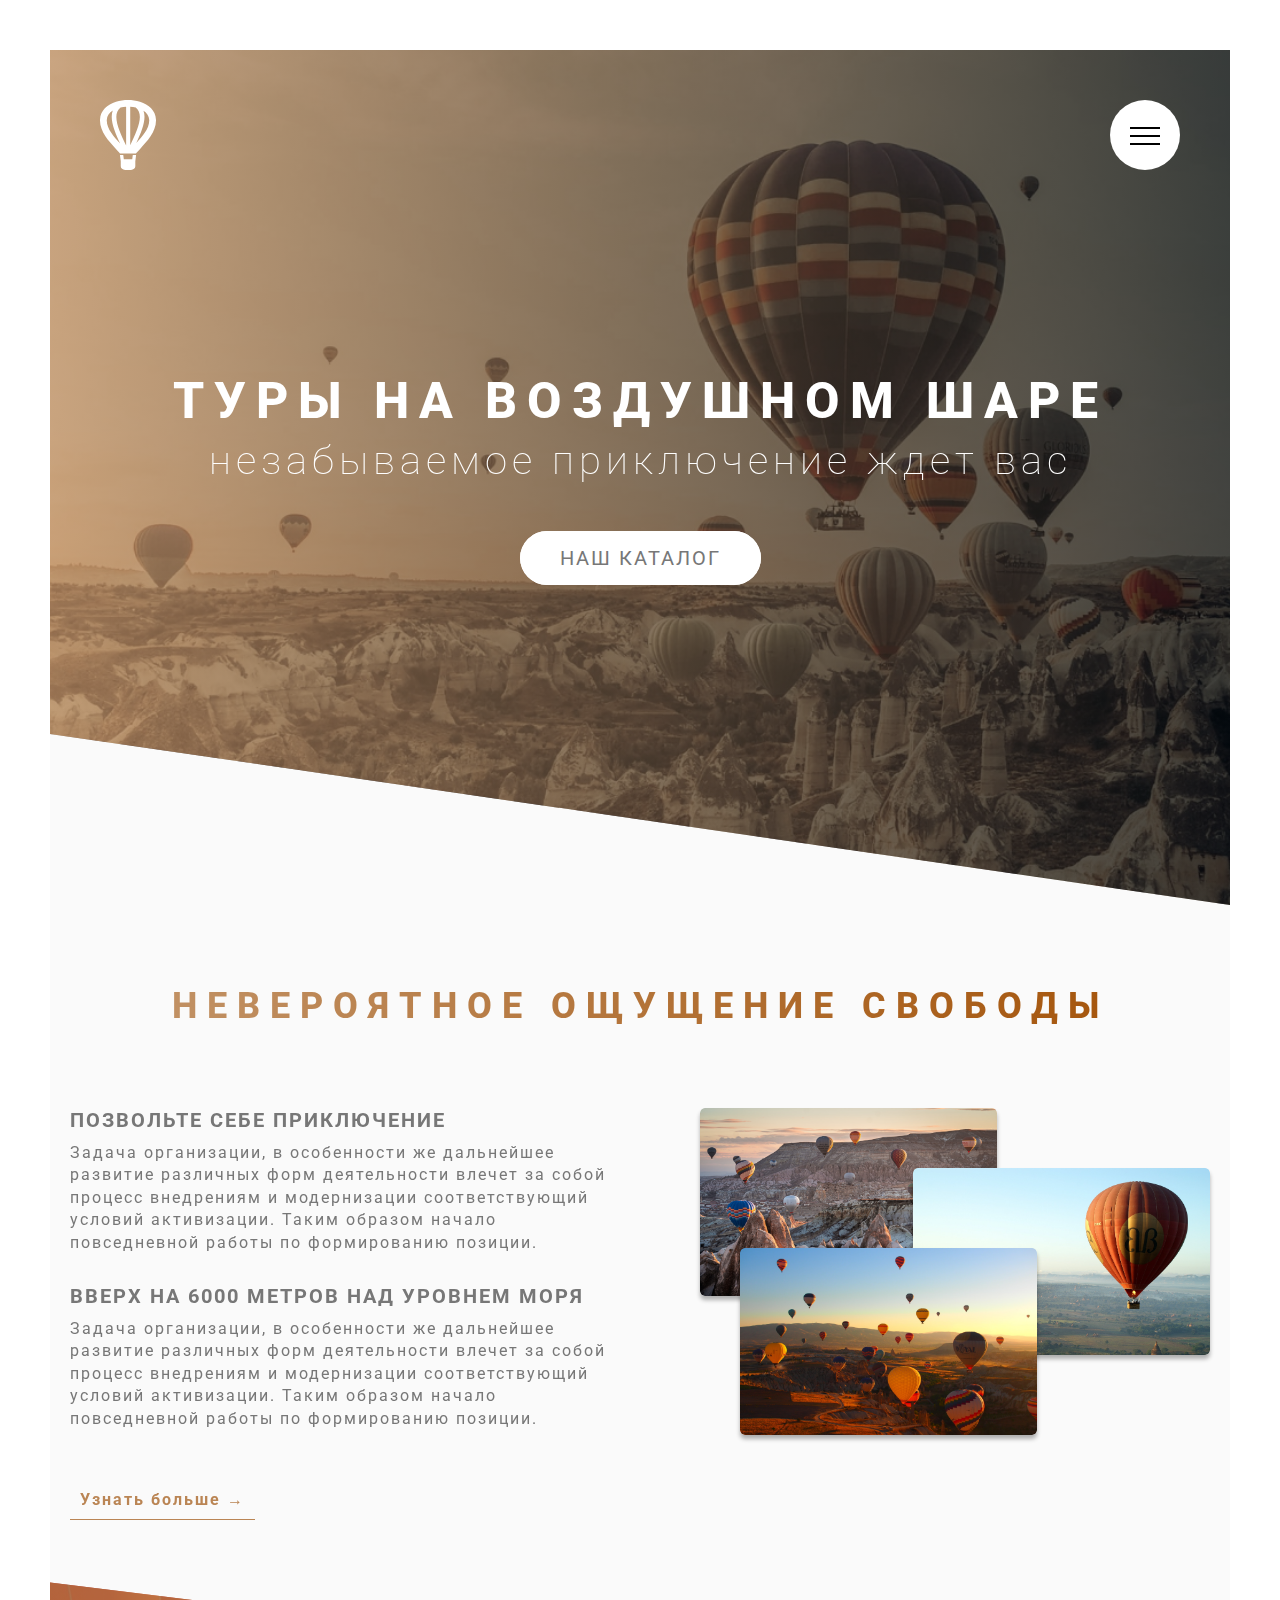
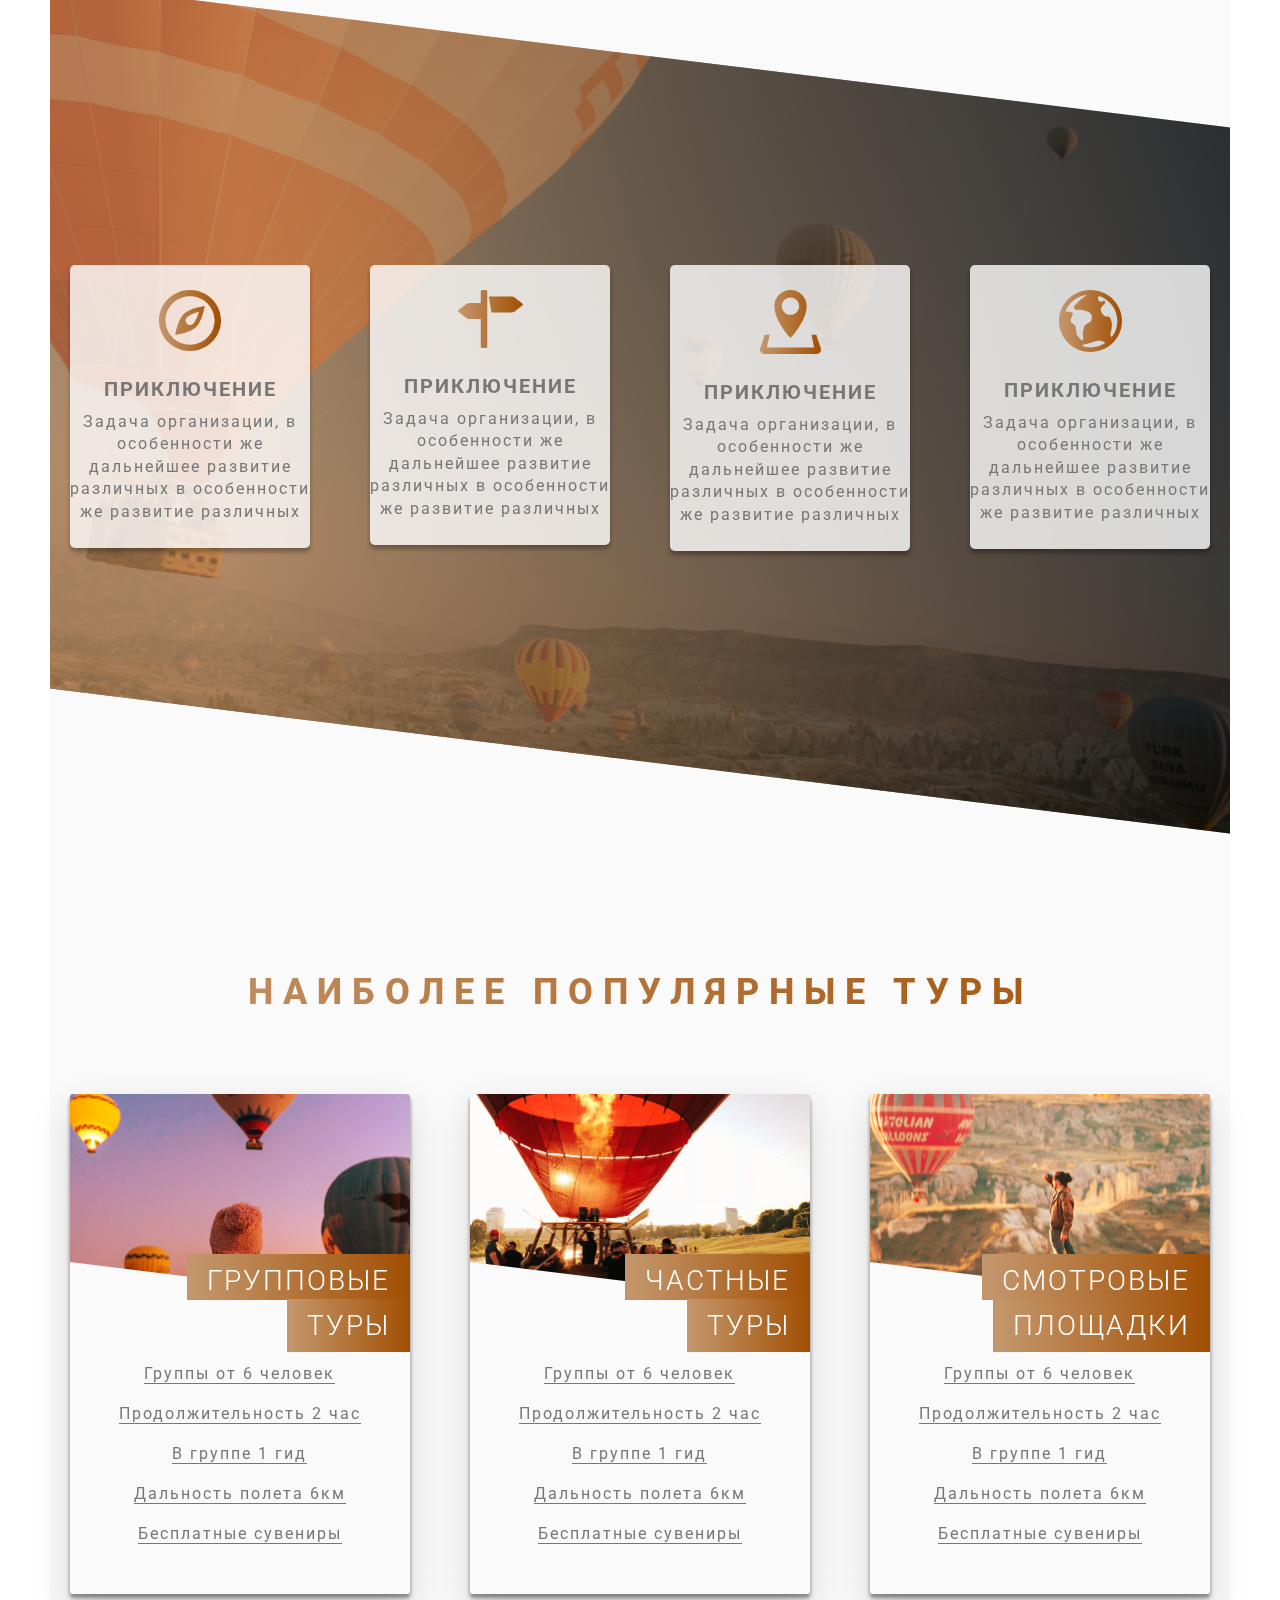
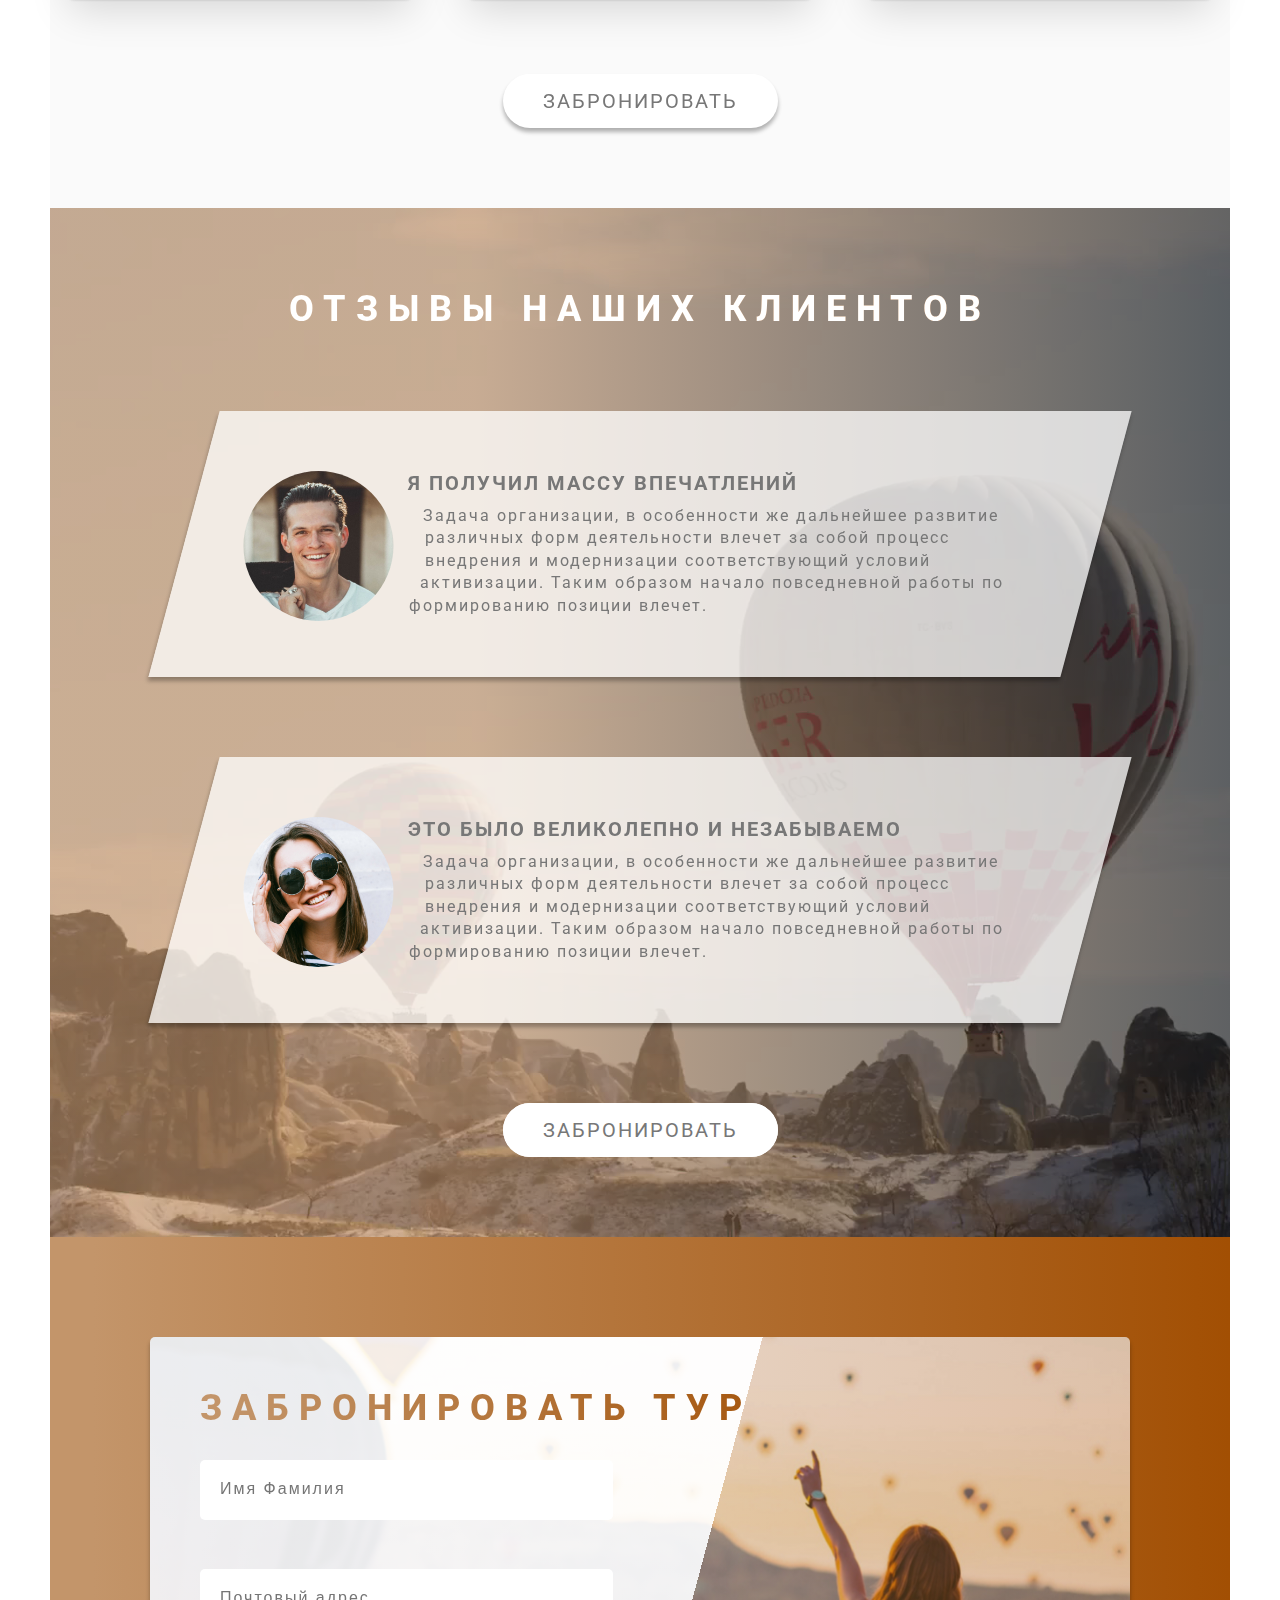
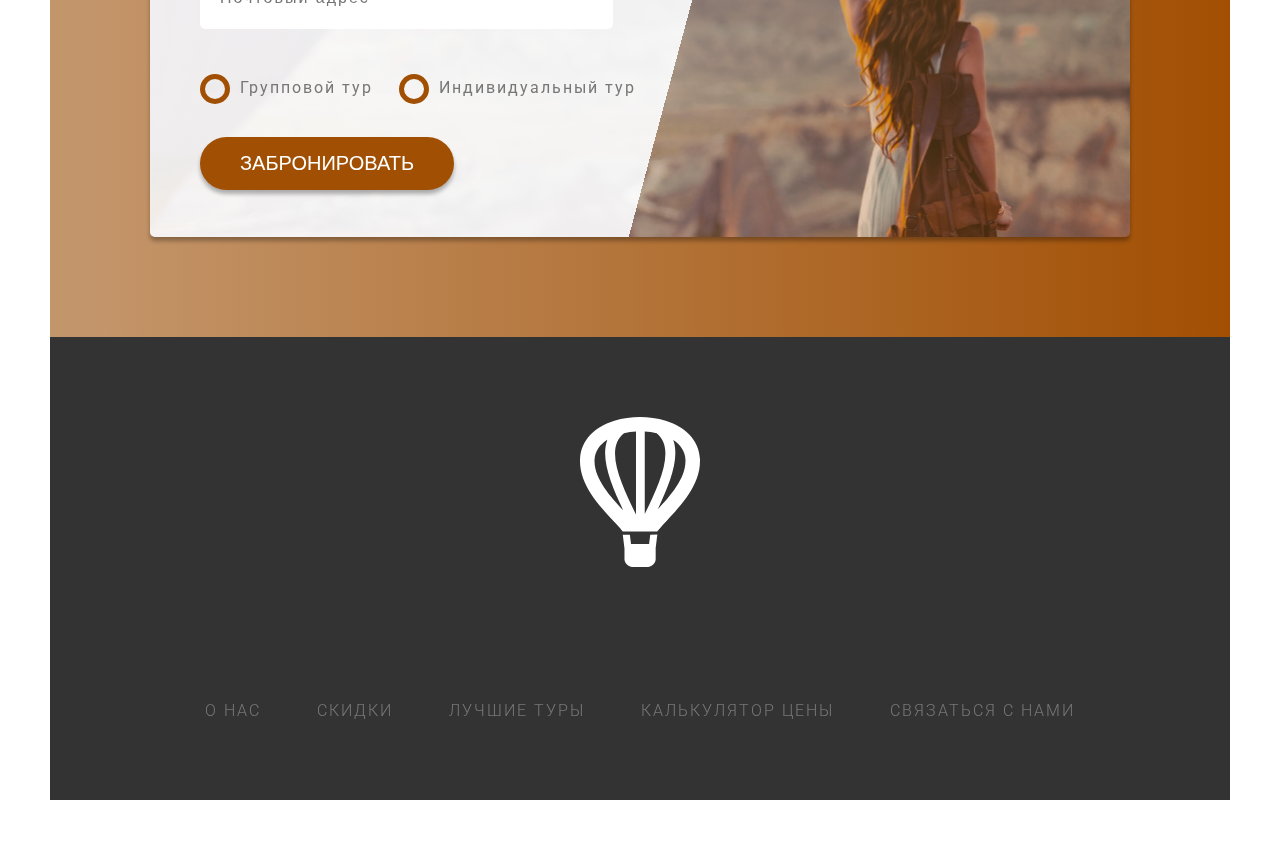
==== commit b8754cd5: "responsive design for tab-land" ====
--- a/index.html
+++ b/index.html
@@ -77,7 +77,7 @@
 
 
             <section class="third-section">
-                <div class="third-section-box">
+                <div class="third-section-box ">
                     <div class="row">
                         <div class="col-1-of-4">
                             <div class="adventure-cards">
@@ -264,7 +264,7 @@
                         <div class="book__form">
                             <form action="#" class="form">
                                 <div class="margin-bottom-30px ">
-                                    <h2 class="title-secondary">
+                                    <h2 class="title-secondary title-secondary_left">
                                         ЗАБРОНИРОВАТЬ ТУР
                                     </h2>
                                 </div>
--- a/css/style.css
+++ b/css/style.css
@@ -1 +1 @@
-@keyframes LeftToRight{0%{opacity:0;transform:translate(-10rem)}80%{transform:translate(1rem)}100%{opacity:1;transform:translate(0rem)}}@keyframes RightToLeft{0%{opacity:0;transform:translate(10rem)}80%{transform:translate(-1rem)}100%{opacity:1;transform:translate(0rem)}}@keyframes BtnToUp{0%{opacity:0;transform:translateY(5rem)}100%{opacity:1;transform:translateY(0rem)}}*,::after,::before{margin:0;padding:0;box-sizing:border-box}html{font-size:62.5%}body{padding:5rem;background-color:#fff}.container{background-color:#fafafa;position:relative;z-index:0}body{font-family:"Roboto",sans-serif;font-weight:400;color:#777;font-size:1.6rem;letter-spacing:.2rem}.title-first{color:#fff}.title-first__main{display:block;font-weight:800;font-size:5rem;line-height:6rem;letter-spacing:1rem;text-transform:uppercase;margin-bottom:1rem;animation-name:LeftToRight;animation-duration:1.5s;animation-delay:1s;animation-timing-function:ease;backface-visibility:hidden}.title-first__secondary{display:block;font-weight:100;font-size:4rem;line-height:4rem;letter-spacing:.5rem;animation-name:RightToLeft;animation-duration:1.5s;animation-delay:1s;animation-timing-function:ease;backface-visibility:hidden;margin-bottom:5rem}.title-secondary{text-align:center;font-size:3.6rem;line-height:4.3rem;letter-spacing:1rem;font-weight:800;background:linear-gradient(90deg, #C3956A 3.65%, #A24F03 100%);-webkit-background-clip:text;color:rgba(0,0,0,0);transition:all .4s;backface-visibility:hidden}.title-secondary:hover{transform:skewY(1deg) skewX(12deg) scale(1.1);text-shadow:0rem .4rem .4rem rgba(0,0,0,.25)}.title-secondary_white{color:#fff}.title-third{font-weight:700;font-size:2rem;letter-spacing:.2rem;text-transform:uppercase}.paragraph{font-weight:400;font-size:1.6rem;letter-spacing:.2rem;line-height:140%}.margin-bottom-10px{margin-bottom:1rem}.margin-bottom-30px{margin-bottom:3rem}.margin-bottom-50px{margin-bottom:5rem}.margin-bottom-80px{margin-bottom:8rem}.text-align-center{text-align:center}.btn,.btn:link,.btn:visited{display:inline-block;text-transform:uppercase;text-decoration:none;color:#777;font-size:2rem;padding:1.5rem 4rem;background:#fff;border-radius:5rem;transition:all .3s;position:relative;border:none}.btn:hover{transform:translateY(-0.4rem);box-shadow:0rem .4rem .4rem rgba(0,0,0,.3)}.btn:hover::after{opacity:0;transform:scaleX(1.5) scaleY(1.7)}.btn:active{transform:translateY(-0.2rem);box-shadow:0rem .4rem .4rem rgba(0,0,0,.1)}.btn::after{content:"";background:#fff;width:100%;height:100%;border-radius:5rem;display:inline-block;position:absolute;top:0;left:0;z-index:-1;transition:all .4s}.btn_animated{animation:BtnToUp .7s ease-out 1s;animation-fill-mode:backwards}.btn_shadow{box-shadow:0rem .4rem .4rem rgba(0,0,0,.3)}.btn_brown,.btn_brown:link,.btn_brown:visited{background:#a14f03;color:#fff;box-shadow:0rem .4rem .4rem rgba(0,0,0,.3)}.btn_brown::after{background:#a14f03}.btn-text:link,.btn-text:visited{font-weight:700;font-size:1.6rem;line-height:1.9rem;letter-spacing:.2rem;color:#ba8554;text-decoration:none;padding:1rem;border-bottom:.1rem #ba8554 solid;display:inline-block;transition:.5 all}.btn-text:hover{background:#ba8554;color:#fff;box-shadow:0rem .4rem .4rem rgba(0,0,0,.3);transform:translateY(-0.2rem)}.btn-text:active{transform:translateY(0rem)}.composition{position:relative}.composition__photo{width:55%;box-shadow:0rem .4rem .4rem rgba(0,0,0,.3);border-radius:.5rem;position:absolute;z-index:5;transition:all .3s}.composition__photo_n1{top:0rem;left:3rem}.composition__photo_n2{top:6rem;right:0rem}.composition__photo_n3{top:14rem;left:7rem}.composition__photo:hover{transform:scale(1.1);z-index:10;outline:1rem solid #ba8554;outline-offset:1rem}.composition:hover .composition__photo:not(:hover){transform:scale(0.95)}.adventure-cards{padding:2.5rem 0;text-align:center;background:rgba(255,255,255,.8);border-radius:.5rem;box-shadow:0rem .4rem .4rem rgba(0,0,0,.3);transition:all .3s}.adventure-cards__icon{margin-bottom:2.2rem}.adventure-cards:hover{transform:translateY(-1.5rem)}.card-tour{height:50rem;perspective:150rem;-moz-perspective:150rem;position:relative}.card-tour__side{height:50rem;transition:1s all ease-out;position:absolute;top:0;left:0;width:100%;backface-visibility:hidden;box-shadow:0 .4rem .4rem rgba(0,0,0,.25),0 .4rem .4rem rgba(0,0,0,.25),0 1.5rem 4rem rgba(0,0,0,.15);border-radius:.3rem;overflow:hidden}.card-tour__side_back{color:#fff;background:green;transform:rotateY(180deg);background:linear-gradient(156.85deg, #C3956A 3.65%, #A24F03 100%)}.card-tour:hover .card-tour__side_front{transform:rotateY(-180deg)}.card-tour:hover .card-tour__side_back{transform:rotateY(0deg)}.card-tour__img{background-blend-mode:hard-light;height:21rem;clip-path:polygon(0 0, 100% 0%, 100% 100%, 0 80%);margin-bottom:6rem}.card-tour__img_1{background:#ba8554 url(../img/card-tour-1.jpg) center/cover no-repeat}.card-tour__img_2{background:#ba8554 url(../img/card-tour-2.jpg) center/cover no-repeat}.card-tour__img_3{background:#ba8554 url(../img/card-tour-3.jpg) center/cover no-repeat}.card-tour__title{font-weight:300;font-size:2.8rem;letter-spacing:.2rem;color:#fff;text-align:right;position:absolute;top:17rem;right:0rem}.card-tour__span{background:linear-gradient(90deg, #C3956A 3.65%, #A24F03 100%);padding:1rem 2rem .3rem 2rem}.card-tour__span_2{position:absolute;top:3.5rem;right:0;padding-bottom:1rem}.card-tour__descr ul{list-style:none;text-align:center;margin:0 auto;width:75%}.card-tour__descr ul li{font-size:1.6rem;letter-spacing:.2rem;border-bottom:.1rem solid #777;display:inline-block}.card-tour__descr ul li:not(:last-child){margin-bottom:2rem}.card-tour__backside-box{position:absolute;text-align:center;top:50%;left:50%;transform:translate(-50%, -50%)}.card-tour__text{margin-bottom:8.7rem;margin-bottom:8.7rem;letter-spacing:.2rem;font-weight:300;font-size:2rem}.card-tour__text_1{font-weight:300;font-size:2rem}.card-tour__text_2{font-weight:500;font-size:6rem}.feedBack-card{width:80%;background:rgba(255,255,255,.75);box-shadow:0rem .4rem .4rem rgba(0,0,0,.3);margin:0 auto;padding:6rem;transform:skewX(-15deg)}.feedBack-card>*{transform:skewX(15deg)}.feedBack-card__img{width:15rem;height:15rem;float:left;border-radius:100rem;shape-outside:circle(50% at 50% 50%);-webkit-shape-outside:circle(50% at 50% 50%);margin-right:4rem;overflow:hidden;position:relative}.feedBack-card__img img{height:100%;transform:scale(1.2);transition:all .4s}.feedBack-card__name{position:absolute;top:50%;left:50%;transform:translate(-50%, -20%);font-weight:400;font-size:2rem;letter-spacing:2px;color:#fff;opacity:0;transition:all .4s;text-shadow:0rem .4rem .4rem rgba(0,0,0,.3)}.feedBack-card:hover .feedBack-card__name{opacity:1;transform:translate(-50%, -50%)}.feedBack-card:hover img{transform:scale(1);filter:blur(0.35rem) brightness(70%)}.bg-video{position:absolute;top:0;left:0;width:100%;height:100%;z-index:-2;object-fit:cover}.bg-gradient{position:absolute;top:0;left:0;width:100%;height:100%;z-index:-1;background:linear-gradient(90deg, rgba(186, 133, 84, 0.6) 35.94%, rgba(0, 0, 0, 0.6) 100%)}.book{height:50rem;background:linear-gradient(105deg, rgba(255, 255, 255, 0.9) 55%, rgba(186, 133, 84, 0.3) 55%, rgba(161, 79, 3, 0.3) 100%),url(../img/pexels-taryn-elliott.jpg) center/cover no-repeat;box-shadow:0rem .4rem .4rem rgba(0,0,0,.3);border-radius:.5rem;overflow:hidden}.form{width:62%;padding-top:5rem;padding-left:5rem}.form__group:not(:last-child){margin-bottom:2rem}.form__group:nth-child(4){margin-bottom:4rem}.form__label{font-size:1.6rem;font-weight:400;letter-spacing:.2rem;display:block;margin-top:1rem;margin-left:1.5rem;transition:all .4s}.form__input{font-size:1.6rem;letter-spacing:.2rem;font-weight:400;color:#000;background:#fff;padding:2rem 0rem 2rem 2rem;border:none;border-bottom:.2rem solid rgba(0,0,0,0);border-radius:.5rem;width:65%}.form__input:focus-visible{outline:none;border-bottom:.3rem solid #66d763;box-shadow:0rem .4rem .4rem rgba(0,0,0,.3)}.form__input:focus:invalid{border-bottom:.3rem solid #d76363}.form__input:placeholder-shown+.form__label{opacity:0;visibility:none;transform:translateY(-1rem)}.form__group-radio{width:40%;display:inline-block}.form__input-radio{display:none}.form__label-radio{cursor:pointer;position:relative;padding-left:4rem}.form__button-radio{height:3rem;width:3rem;border-radius:50%;border:.5rem solid #a14f03;display:block;position:absolute;left:0;top:-0.4rem}.form__button-radio::after{content:"";display:block;height:1.5rem;width:1.5rem;border-radius:50%;background:#a14f03;position:absolute;top:50%;left:50%;transform:translate(-50%, -50%);opacity:0;transition:all .2s}.form__input-radio:checked~.form__label-radio .form__button-radio::after{opacity:1}.row{max-width:114rem;margin:0 auto}.row:not(:last-child){margin-bottom:8rem}.row::after{content:"";display:table;clear:both}.col-1-of-2{width:calc((100% - 6rem)/2)}.col-1-of-3{width:calc((100% - 2 * 6rem)/3)}.col-2-of-3{width:calc(2 * ((100% - 2 * 6rem) / 3) + 6rem)}.col-1-of-4{width:calc((100% - 3 * 6rem)/4)}.col-2-of-4{width:calc(2 * ((100% - 3 * 6rem) / 4) + 6rem)}.col-3-of-4{width:calc(3 * ((100% - 3 * 6rem) / 4) + 2 * 6rem)}[class^=col-]{float:left}[class^=col-]:not(:last-child){margin-right:6rem}.header{position:relative;height:95vh;background:linear-gradient(90.05deg, rgba(186, 133, 84, 0.7) 0.03%, rgba(1, 1, 1, 0.7) 99.94%),url(../img/header-background.jpg) center/cover no-repeat;clip-path:polygon(0 0, 100% 0%, 100% 100%, 0 80%)}.header__logo{position:absolute;left:5rem;top:5rem;height:7rem;width:5.6rem}.header__box{position:absolute;top:50%;left:50%;transform:translate(-50%, -50%);width:100%;text-align:center}.footer{padding:8rem;background:#333}.footer__img{text-align:center}.footer__logo{width:12rem;margin-bottom:5rem}.footer__list{text-align:center}.footer__items{display:inline-block}.footer__items:not(:last-child){margin-right:5rem}.footer__link:link,.footer__link:visited{text-decoration:none;color:#777;text-transform:uppercase;font-size:1.6rem;letter-spacing:.2rem;font-weight:300;display:inline-block;transition:all .3s}.footer__link:hover{transform:rotate(5deg) scale(1.2);color:#a14f03}.navigation__toggle{display:none}.navigation__button{background:#fff;height:7rem;width:7rem;border-radius:50%;position:fixed;right:10rem;top:10rem;z-index:200;text-align:center;cursor:pointer}.navigation__background{width:5rem;height:5rem;border-radius:50%;background:radial-gradient(#BA8554, #A14F03);position:fixed;right:11rem;top:11rem;z-index:100;transition:all .7s ease-out}.navigation__nav{height:100vh;width:100%;position:fixed;top:0;right:0;z-index:150;opacity:0;width:0;transition:all .3s cubic-bezier(0.68, -0.6, 0.32, 1.6)}.navigation__list{position:absolute;top:50%;left:50%;transform:translate(-50%, -50%);list-style:none;width:100%}.navigation__item{text-align:center}.navigation__item:not(:last-child){margin-bottom:6rem}.navigation__link:link,.navigation__link:visited{text-decoration:none;font-weight:300;font-size:4rem;line-height:4.8rem;letter-spacing:.5rem;color:#fff;text-transform:uppercase;background:linear-gradient(120deg, transparent 0%, transparent 50%, #ffffff 50%);background-size:250%;padding:1rem 2rem;transition:all .3s;display:inline-block}.navigation__link:hover,.navigation__link:active{background-position:100%;color:#777;transform:translateX(1rem)}.navigation__toggle:checked~.navigation__background{transform:scale(80)}.navigation__toggle:checked~.navigation__nav{width:100%;opacity:1}.navigation__icon{position:relative;margin-top:35px}.navigation__icon,.navigation__icon::before,.navigation__icon::after{width:30px;height:2px;background:#000;display:inline-block;transition:all .2s}.navigation__icon::before,.navigation__icon::after{content:"";position:absolute;left:0}.navigation__icon::before{top:-8px}.navigation__icon::after{top:8px}.navigation__button:hover .navigation__icon::before{top:-12px}.navigation__button:hover .navigation__icon::after{top:12px}.navigation__toggle:checked+.navigation__button .navigation__icon{background:rgba(0,0,0,0)}.navigation__toggle:checked+.navigation__button .navigation__icon::before{top:0;transform:rotate(135deg)}.navigation__toggle:checked+.navigation__button .navigation__icon::after{top:0;transform:rotate(-135deg)}.section-about{padding-top:8rem;min-height:75rem}.third-section-box{background:linear-gradient(91.4deg, rgba(186, 133, 84, 0.7) 16.34%, rgba(0, 0, 0, 0.7) 98.8%),url(../img/third-section-backgroung.png) center/cover no-repeat;padding:21rem 0rem;transform:skewY(7deg)}.third-section-box>*{transform:skewY(-7deg)}.section-tour{padding-top:21rem;margin-bottom:8rem}.section-feedBack{padding:8rem 0rem;position:relative}.section-book{padding:10rem;background:linear-gradient(90deg, #C3956A 3.65%, #A24F03 100%)}/*# sourceMappingURL=style.css.map */+@keyframes LeftToRight{0%{opacity:0;transform:translate(-10rem)}80%{transform:translate(1rem)}100%{opacity:1;transform:translate(0rem)}}@keyframes RightToLeft{0%{opacity:0;transform:translate(10rem)}80%{transform:translate(-1rem)}100%{opacity:1;transform:translate(0rem)}}@keyframes BtnToUp{0%{opacity:0;transform:translateY(5rem)}100%{opacity:1;transform:translateY(0rem)}}*,::after,::before{margin:0;padding:0;box-sizing:border-box}html{font-size:62.5%}@media(max-width: 1240px){html{font-size:56.25%}}@media(max-width: 900px){html{font-size:50%}}@media(max-width: 600px){html{font-size:30%}}@media(min-width: 1800px){html{font-size:75%}}body{padding:5rem;background-color:#fff}.container{background-color:#fafafa;position:relative;z-index:0}body{font-family:"Roboto",sans-serif;font-weight:400;color:#777;font-size:1.6rem;letter-spacing:.2rem}.title-first{color:#fff}.title-first__main{display:block;font-weight:800;font-size:5rem;line-height:6rem;letter-spacing:1rem;text-transform:uppercase;margin-bottom:1rem;animation-name:LeftToRight;animation-duration:1.5s;animation-delay:1s;animation-timing-function:ease;backface-visibility:hidden}@media(max-width: 1240px){.title-first__main{font-size:4rem}}.title-first__secondary{display:block;font-weight:100;font-size:4rem;line-height:4rem;letter-spacing:.5rem;animation-name:RightToLeft;animation-duration:1.5s;animation-delay:1s;animation-timing-function:ease;backface-visibility:hidden;margin-bottom:5rem}@media(max-width: 1240px){.title-first__secondary{font-size:3rem;margin-bottom:2rem}}.title-secondary{text-align:center;font-size:3.6rem;line-height:4.3rem;letter-spacing:1rem;font-weight:800;background:linear-gradient(90deg, #C3956A 3.65%, #A24F03 100%);-webkit-background-clip:text;color:rgba(0,0,0,0);transition:all .4s;backface-visibility:hidden}.title-secondary:hover{transform:skewY(1deg) skewX(12deg) scale(1.1);text-shadow:0rem .4rem .4rem rgba(0,0,0,.25)}.title-secondary_white{color:#fff}.title-secondary_left{text-align:left}@media(max-width: 1240px){.title-secondary{font-size:2.8rem}}.title-third{font-weight:700;font-size:2rem;letter-spacing:.2rem;text-transform:uppercase}@media(max-width: 1240px){.title-third{font-size:1.7rem}}.paragraph{font-weight:400;font-size:1.6rem;letter-spacing:.2rem;line-height:140%}@media(max-width: 1240px){.paragraph{font-size:1.4rem}}.margin-bottom-10px{margin-bottom:1rem}.margin-bottom-30px{margin-bottom:3rem}.margin-bottom-50px{margin-bottom:5rem}.margin-bottom-80px{margin-bottom:8rem}.text-align-center{text-align:center}.btn,.btn:link,.btn:visited{display:inline-block;text-transform:uppercase;text-decoration:none;color:#777;font-size:2rem;padding:1.5rem 4rem;background:#fff;border-radius:5rem;transition:all .3s;position:relative;border:none}@media(max-width: 1240px){.btn,.btn:link,.btn:visited{font-size:1.6rem}}.btn:hover{transform:translateY(-0.4rem);box-shadow:0rem .4rem .4rem rgba(0,0,0,.3)}.btn:hover::after{opacity:0;transform:scaleX(1.5) scaleY(1.7)}.btn:active{transform:translateY(-0.2rem);box-shadow:0rem .4rem .4rem rgba(0,0,0,.1)}.btn::after{content:"";background:#fff;width:100%;height:100%;border-radius:5rem;display:inline-block;position:absolute;top:0;left:0;z-index:-1;transition:all .4s}.btn_animated{animation:BtnToUp .7s ease-out 1s;animation-fill-mode:backwards}.btn_shadow{box-shadow:0rem .4rem .4rem rgba(0,0,0,.3)}.btn_brown,.btn_brown:link,.btn_brown:visited{background:#a14f03;color:#fff;box-shadow:0rem .4rem .4rem rgba(0,0,0,.3)}.btn_brown::after{background:#a14f03}.btn-text:link,.btn-text:visited{font-weight:700;font-size:1.6rem;line-height:1.9rem;letter-spacing:.2rem;color:#ba8554;text-decoration:none;padding:1rem;border-bottom:.1rem #ba8554 solid;display:inline-block;transition:.5 all}.btn-text:hover{background:#ba8554;color:#fff;box-shadow:0rem .4rem .4rem rgba(0,0,0,.3);transform:translateY(-0.2rem)}.btn-text:active{transform:translateY(0rem)}.composition{position:relative}.composition__photo{width:55%;box-shadow:0rem .4rem .4rem rgba(0,0,0,.3);border-radius:.5rem;position:absolute;z-index:5;transition:all .3s}.composition__photo_n1{top:0rem;left:3rem}.composition__photo_n2{top:6rem;right:0rem}.composition__photo_n3{top:14rem;left:7rem}.composition__photo:hover{transform:scale(1.1);z-index:10;outline:1rem solid #ba8554;outline-offset:1rem}.composition:hover .composition__photo:not(:hover){transform:scale(0.95)}.adventure-cards{padding:2.5rem 0;text-align:center;background:rgba(255,255,255,.8);border-radius:.5rem;box-shadow:0rem .4rem .4rem rgba(0,0,0,.3);transition:all .3s}.adventure-cards__icon{margin-bottom:2.2rem}.adventure-cards:hover{transform:translateY(-1.5rem)}.card-tour{height:50rem;perspective:150rem;-moz-perspective:150rem;position:relative}.card-tour__side{height:50rem;transition:1s all ease-out;position:absolute;top:0;left:0;width:100%;backface-visibility:hidden;box-shadow:0 .4rem .4rem rgba(0,0,0,.25),0 .4rem .4rem rgba(0,0,0,.25),0 1.5rem 4rem rgba(0,0,0,.15);border-radius:.3rem;overflow:hidden}.card-tour__side_back{color:#fff;background:green;transform:rotateY(180deg);background:linear-gradient(156.85deg, #C3956A 3.65%, #A24F03 100%)}@media(max-width: 1240px){.card-tour__side{height:52rem}}.card-tour:hover .card-tour__side_front{transform:rotateY(-180deg)}.card-tour:hover .card-tour__side_back{transform:rotateY(0deg)}.card-tour__img{background-blend-mode:hard-light;height:21rem;clip-path:polygon(0 0, 100% 0%, 100% 100%, 0 80%);margin-bottom:6rem}.card-tour__img_1{background:#ba8554 url(../img/card-tour-1.jpg) center/cover no-repeat}.card-tour__img_2{background:#ba8554 url(../img/card-tour-2.jpg) center/cover no-repeat}.card-tour__img_3{background:#ba8554 url(../img/card-tour-3.jpg) center/cover no-repeat}.card-tour__title{font-weight:300;font-size:2.8rem;letter-spacing:.2rem;color:#fff;text-align:right;position:absolute;top:17rem;right:0rem}.card-tour__span{background:linear-gradient(90deg, #C3956A 3.65%, #A24F03 100%);padding:1rem 2rem .3rem 2rem}.card-tour__span_2{position:absolute;top:3.5rem;right:0;padding-bottom:1rem}.card-tour__descr ul{list-style:none;text-align:center;margin:0 auto;width:75%}.card-tour__descr ul li{font-size:1.6rem;letter-spacing:.2rem;border-bottom:.1rem solid #777;display:inline-block}.card-tour__descr ul li:not(:last-child){margin-bottom:2rem}.card-tour__backside-box{position:absolute;text-align:center;top:50%;left:50%;transform:translate(-50%, -50%)}.card-tour__text{margin-bottom:8.7rem;margin-bottom:8.7rem;letter-spacing:.2rem;font-weight:300;font-size:2rem}.card-tour__text_1{font-weight:300;font-size:2rem}.card-tour__text_2{font-weight:500;font-size:6rem}.feedBack-card{width:80%;background:rgba(255,255,255,.75);box-shadow:0rem .4rem .4rem rgba(0,0,0,.3);margin:0 auto;padding:6rem;transform:skewX(-15deg)}.feedBack-card>*{transform:skewX(15deg)}.feedBack-card__img{width:15rem;height:15rem;float:left;border-radius:100rem;shape-outside:circle(50% at 50% 50%);-webkit-shape-outside:circle(50% at 50% 50%);margin-right:4rem;overflow:hidden;position:relative}.feedBack-card__img img{height:100%;transform:scale(1.2);transition:all .4s}.feedBack-card__name{position:absolute;top:50%;left:50%;transform:translate(-50%, -20%);font-weight:400;font-size:2rem;letter-spacing:2px;color:#fff;opacity:0;transition:all .4s;text-shadow:0rem .4rem .4rem rgba(0,0,0,.3)}.feedBack-card:hover .feedBack-card__name{opacity:1;transform:translate(-50%, -50%)}.feedBack-card:hover img{transform:scale(1);filter:blur(0.35rem) brightness(70%)}.bg-video{position:absolute;top:0;left:0;width:100%;height:100%;z-index:-2;object-fit:cover}.bg-gradient{position:absolute;top:0;left:0;width:100%;height:100%;z-index:-1;background:linear-gradient(90deg, rgba(186, 133, 84, 0.6) 35.94%, rgba(0, 0, 0, 0.6) 100%)}.book{height:50rem;background:linear-gradient(105deg, rgba(255, 255, 255, 0.9) 55%, rgba(186, 133, 84, 0.3) 55%, rgba(161, 79, 3, 0.3) 100%),url(../img/pexels-taryn-elliott.jpg) center/cover no-repeat;box-shadow:0rem .4rem .4rem rgba(0,0,0,.3);border-radius:.5rem;overflow:hidden}.form{width:70%;padding-top:5rem;padding-left:5rem}.form__group:not(:last-child){margin-bottom:2rem}.form__group:nth-child(4){margin-bottom:4rem}@media(max-width: 1240px){.form__group:not(:last-child){margin-bottom:0rem}.form__group:nth-child(4){margin-bottom:2rem}}.form__label{font-size:1.6rem;font-weight:400;letter-spacing:.2rem;display:block;margin-top:1rem;margin-left:1.5rem;transition:all .4s}.form__input{font-size:1.6rem;letter-spacing:.2rem;font-weight:400;color:#000;background:#fff;padding:2rem 0rem 2rem 2rem;border:none;border-bottom:.2rem solid rgba(0,0,0,0);border-radius:.5rem;width:65%}.form__input:focus-visible{outline:none;border-bottom:.3rem solid #66d763;box-shadow:0rem .4rem .4rem rgba(0,0,0,.3)}.form__input:focus:invalid{border-bottom:.3rem solid #d76363}.form__input:placeholder-shown+.form__label{opacity:0;visibility:none;transform:translateY(-1rem)}.form__group-radio{display:inline-block}.form__group-radio:not(:last-child){margin-right:2rem}@media(max-width: 1240px){.form__group-radio{display:block}.form__group-radio:not(:last-child){margin-bottom:2rem}}.form__input-radio{display:none}.form__label-radio{cursor:pointer;position:relative;padding-left:4rem}.form__button-radio{height:3rem;width:3rem;border-radius:50%;border:.5rem solid #a14f03;display:block;position:absolute;left:0;top:-0.4rem}.form__button-radio::after{content:"";display:block;height:1.5rem;width:1.5rem;border-radius:50%;background:#a14f03;position:absolute;top:50%;left:50%;transform:translate(-50%, -50%);opacity:0;transition:all .2s}.form__input-radio:checked~.form__label-radio .form__button-radio::after{opacity:1}.row{max-width:114rem;margin:0 auto}.row:not(:last-child){margin-bottom:8rem}.row::after{content:"";display:table;clear:both}@media(max-width: 1240px){.row{max-width:90.1rem}}.col-1-of-2{width:calc((100% - 6rem)/2)}.col-1-of-3{width:calc((100% - 2 * 6rem)/3)}@media(max-width: 1240px){.col-1-of-3{width:calc((100% - 2 * 3rem)/3)}}.col-2-of-3{width:calc(2 * ((100% - 2 * 6rem) / 3) + 6rem)}.col-1-of-4{width:calc((100% - 3 * 6rem)/4)}@media(max-width: 1240px){.col-1-of-4{width:calc((100% - 3 * 3rem)/4)}}.col-2-of-4{width:calc(2 * ((100% - 3 * 6rem) / 4) + 6rem)}.col-3-of-4{width:calc(3 * ((100% - 3 * 6rem) / 4) + 2 * 6rem)}[class^=col-]{float:left}[class^=col-]:not(:last-child){margin-right:6rem}@media(max-width: 1240px){[class^=col-]:not(:last-child){margin-right:3rem}}.header{position:relative;height:95vh;background:linear-gradient(90.05deg, rgba(186, 133, 84, 0.7) 0.03%, rgba(1, 1, 1, 0.7) 99.94%),url(../img/header-background.jpg) center/cover no-repeat;clip-path:polygon(0 0, 100% 0%, 100% 100%, 0 80%)}.header__logo{position:absolute;left:5rem;top:5rem;height:7rem;width:5.6rem}.header__box{position:absolute;top:50%;left:50%;transform:translate(-50%, -50%);width:100%;text-align:center}.footer{padding:8rem;background:#333}.footer__img{text-align:center}.footer__logo{width:12rem;margin-bottom:5rem}.footer__list{text-align:center}.footer__items{display:inline-block}.footer__items:not(:last-child){margin-right:5rem}@media(max-width: 1240px){.footer__items:not(:last-child){margin-right:1.6rem}}.footer__link:link,.footer__link:visited{text-decoration:none;color:#777;text-transform:uppercase;font-size:1.6rem;letter-spacing:.2rem;font-weight:300;display:inline-block;transition:all .3s}@media(max-width: 1240px){.footer__link:link,.footer__link:visited{font-size:1.4rem}}.footer__link:hover{transform:rotate(5deg) scale(1.2);color:#a14f03}.navigation__toggle{display:none}.navigation__button{background:#fff;height:7rem;width:7rem;border-radius:50%;position:fixed;right:10rem;top:10rem;z-index:200;text-align:center;cursor:pointer}.navigation__background{width:5rem;height:5rem;border-radius:50%;background:radial-gradient(#BA8554, #A14F03);position:fixed;right:11rem;top:11rem;z-index:100;transition:all .7s ease-out}.navigation__nav{height:100vh;width:100%;position:fixed;top:0;right:0;z-index:150;opacity:0;width:0;transition:all .3s cubic-bezier(0.68, -0.6, 0.32, 1.6)}.navigation__list{position:absolute;top:50%;left:50%;transform:translate(-50%, -50%);list-style:none;width:100%}.navigation__item{text-align:center}.navigation__item:not(:last-child){margin-bottom:6rem}@media(max-width: 1240px){.navigation__item:not(:last-child){margin-bottom:3rem}}.navigation__link:link,.navigation__link:visited{text-decoration:none;font-weight:300;font-size:4rem;line-height:4.8rem;letter-spacing:.5rem;color:#fff;text-transform:uppercase;background:linear-gradient(120deg, transparent 0%, transparent 50%, #ffffff 50%);background-size:250%;padding:1rem 2rem;transition:all .3s;display:inline-block}@media(max-width: 1240px){.navigation__link:link,.navigation__link:visited{font-size:3rem}}.navigation__link:hover,.navigation__link:active{background-position:100%;color:#777;transform:translateX(1rem)}.navigation__toggle:checked~.navigation__background{transform:scale(80)}.navigation__toggle:checked~.navigation__nav{width:100%;opacity:1}.navigation__icon{position:relative;margin-top:3.5rem}.navigation__icon,.navigation__icon::before,.navigation__icon::after{width:3rem;height:.2rem;background:#000;display:inline-block;transition:all .2s}.navigation__icon::before,.navigation__icon::after{content:"";position:absolute;left:0}.navigation__icon::before{top:-0.8rem}.navigation__icon::after{top:.8rem}.navigation__button:hover .navigation__icon::before{top:-1.2rem}.navigation__button:hover .navigation__icon::after{top:1.2rem}.navigation__toggle:checked+.navigation__button .navigation__icon{background:rgba(0,0,0,0)}.navigation__toggle:checked+.navigation__button .navigation__icon::before{top:0;transform:rotate(135deg)}.navigation__toggle:checked+.navigation__button .navigation__icon::after{top:0;transform:rotate(-135deg)}.section-about{padding-top:8rem;min-height:75rem}@media(max-width: 1240px){.section-about{margin-bottom:4rem}}.third-section-box{background:linear-gradient(91.4deg, rgba(186, 133, 84, 0.7) 16.34%, rgba(0, 0, 0, 0.7) 98.8%),url(../img/third-section-backgroung.png) center/cover no-repeat;padding:21rem 0rem;transform:skewY(7deg)}.third-section-box>*{transform:skewY(-7deg)}.section-tour{padding-top:21rem;margin-bottom:8rem}.section-feedBack{padding:8rem 0rem;position:relative}.section-book{padding:10rem;background:linear-gradient(90deg, #C3956A 3.65%, #A24F03 100%)}/*# sourceMappingURL=style.css.map */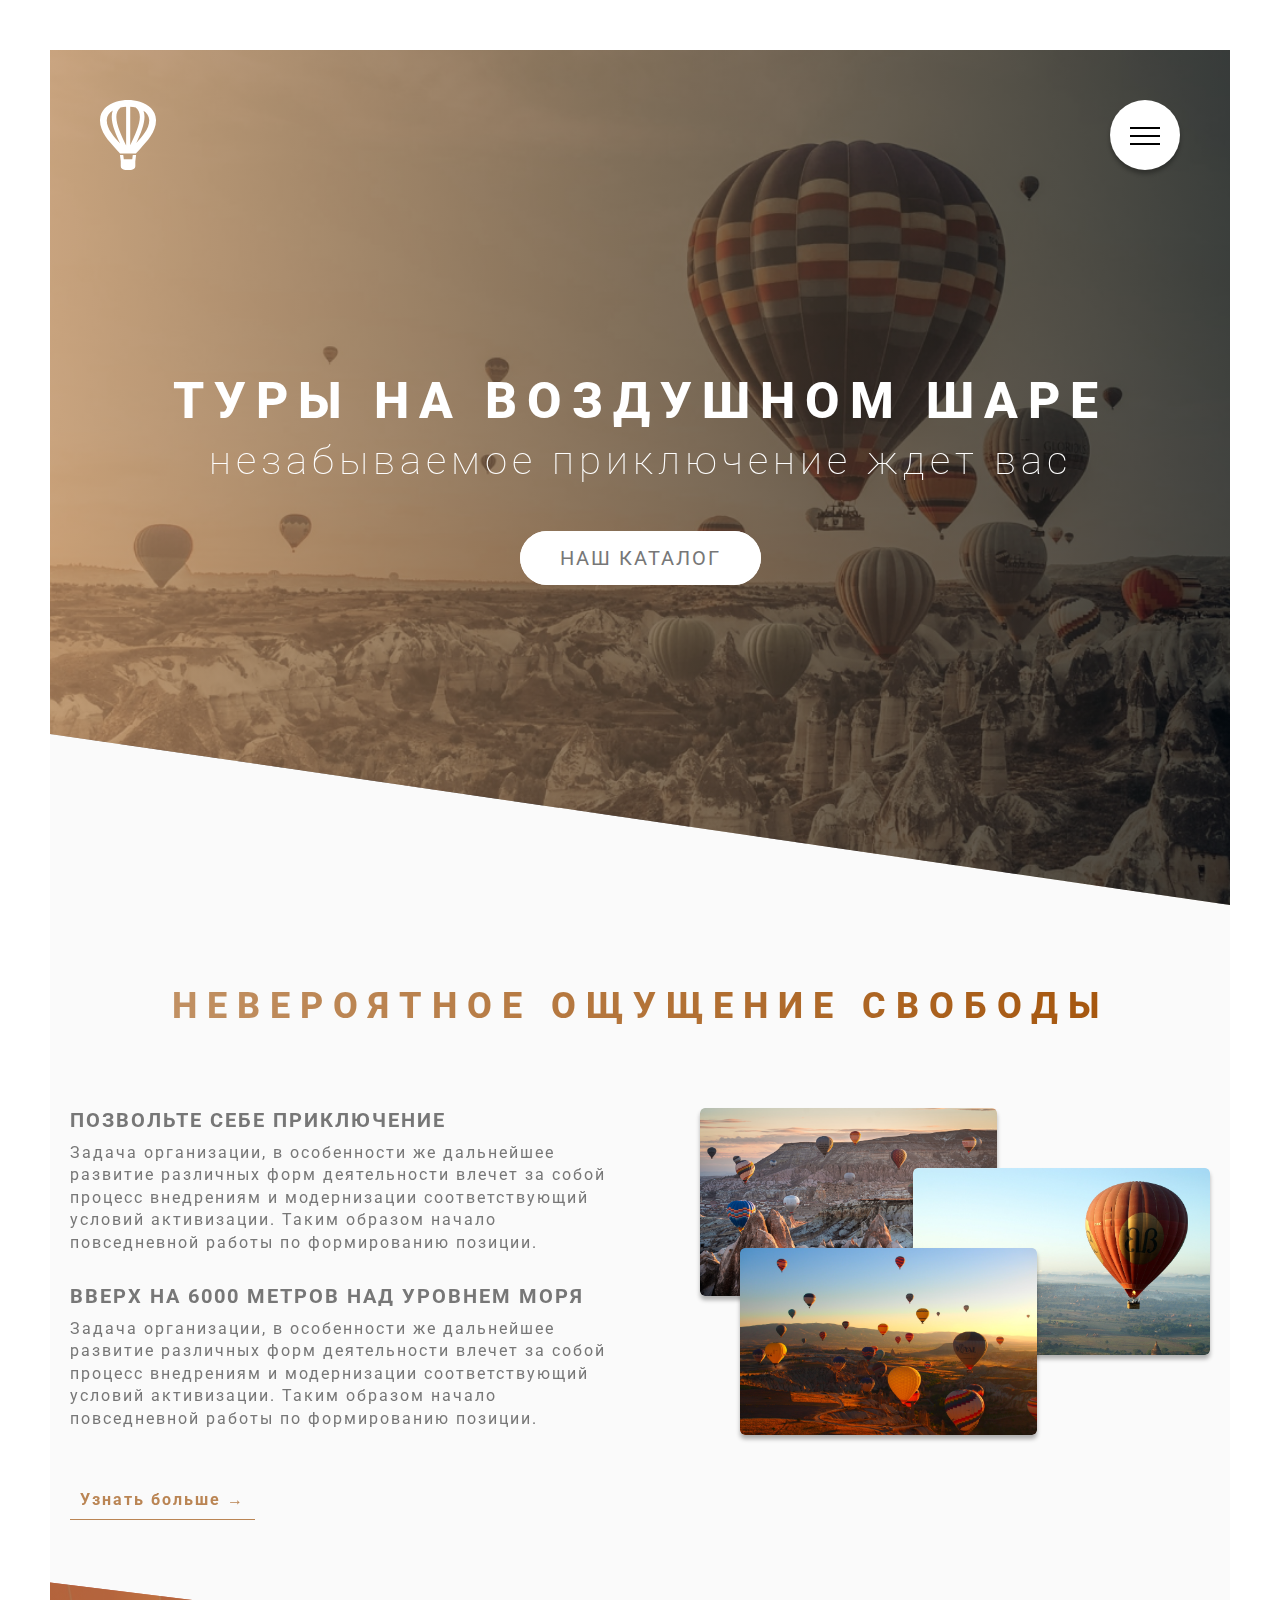
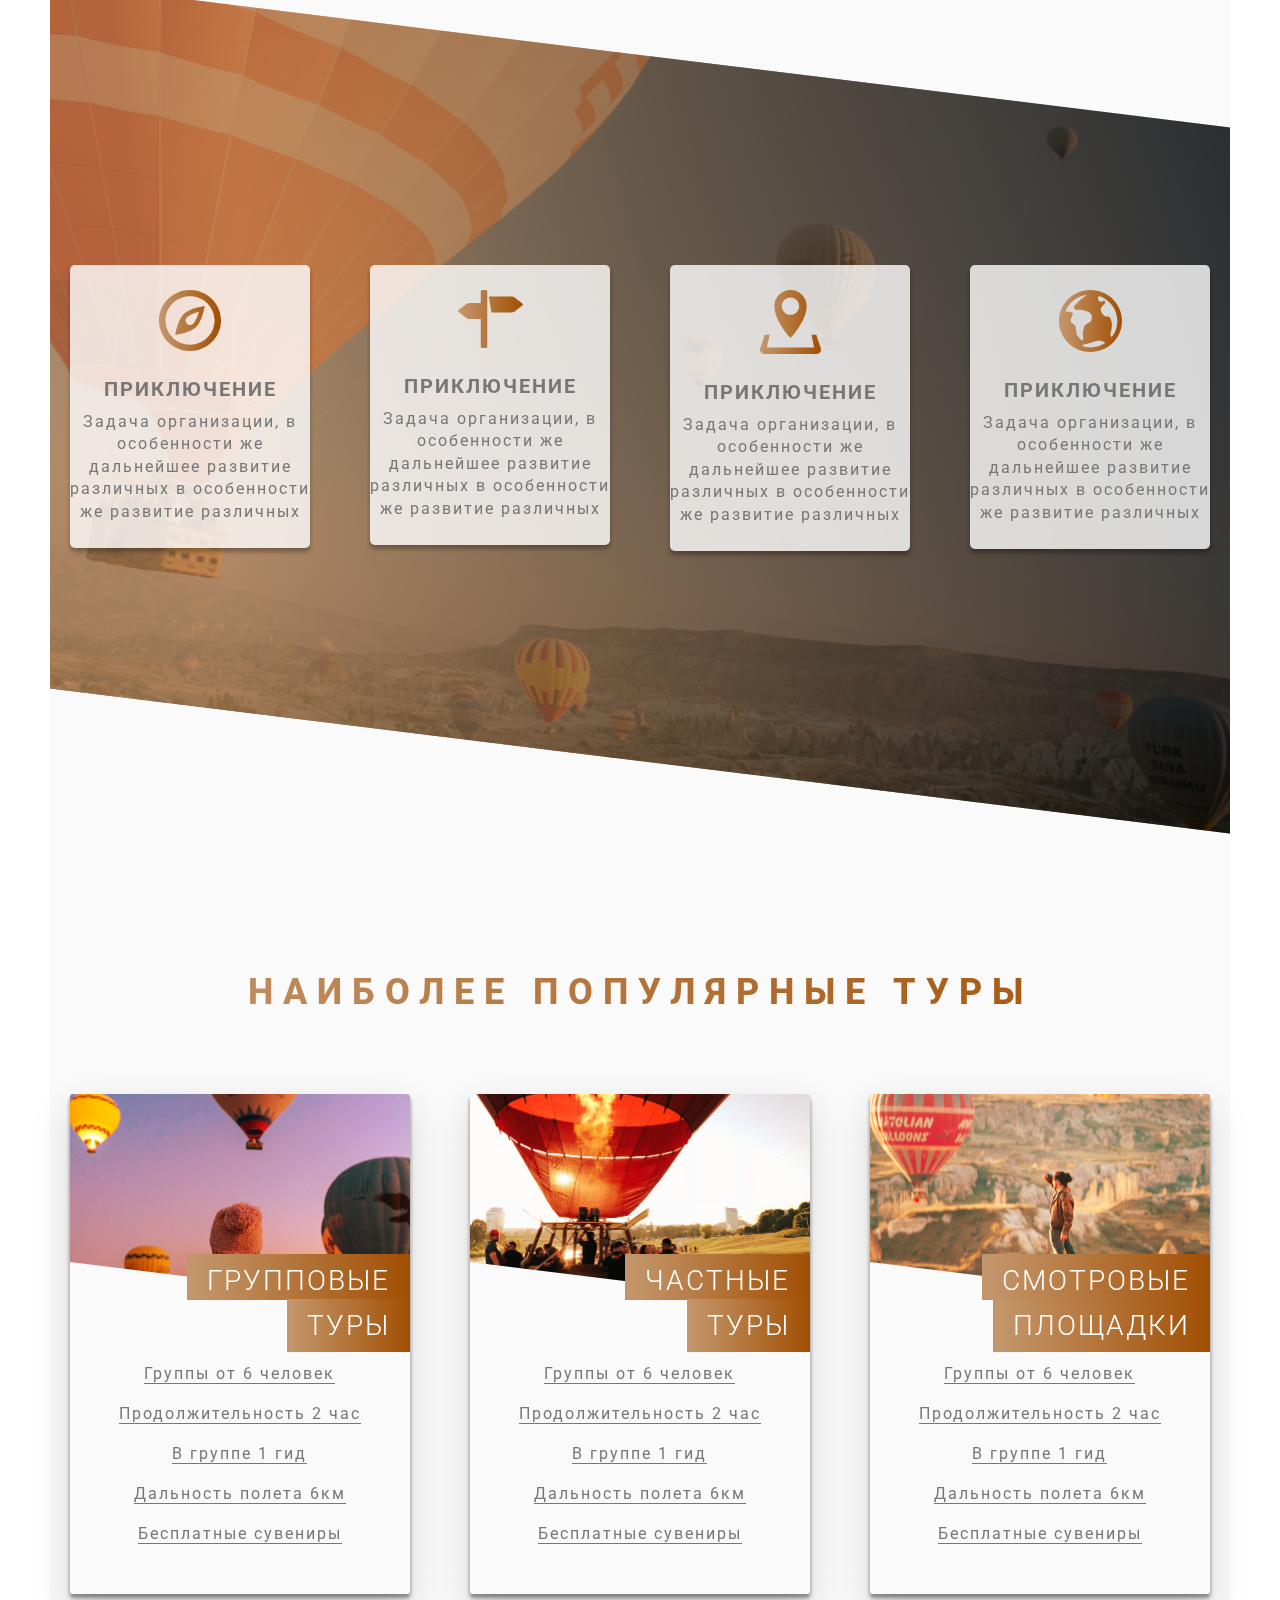
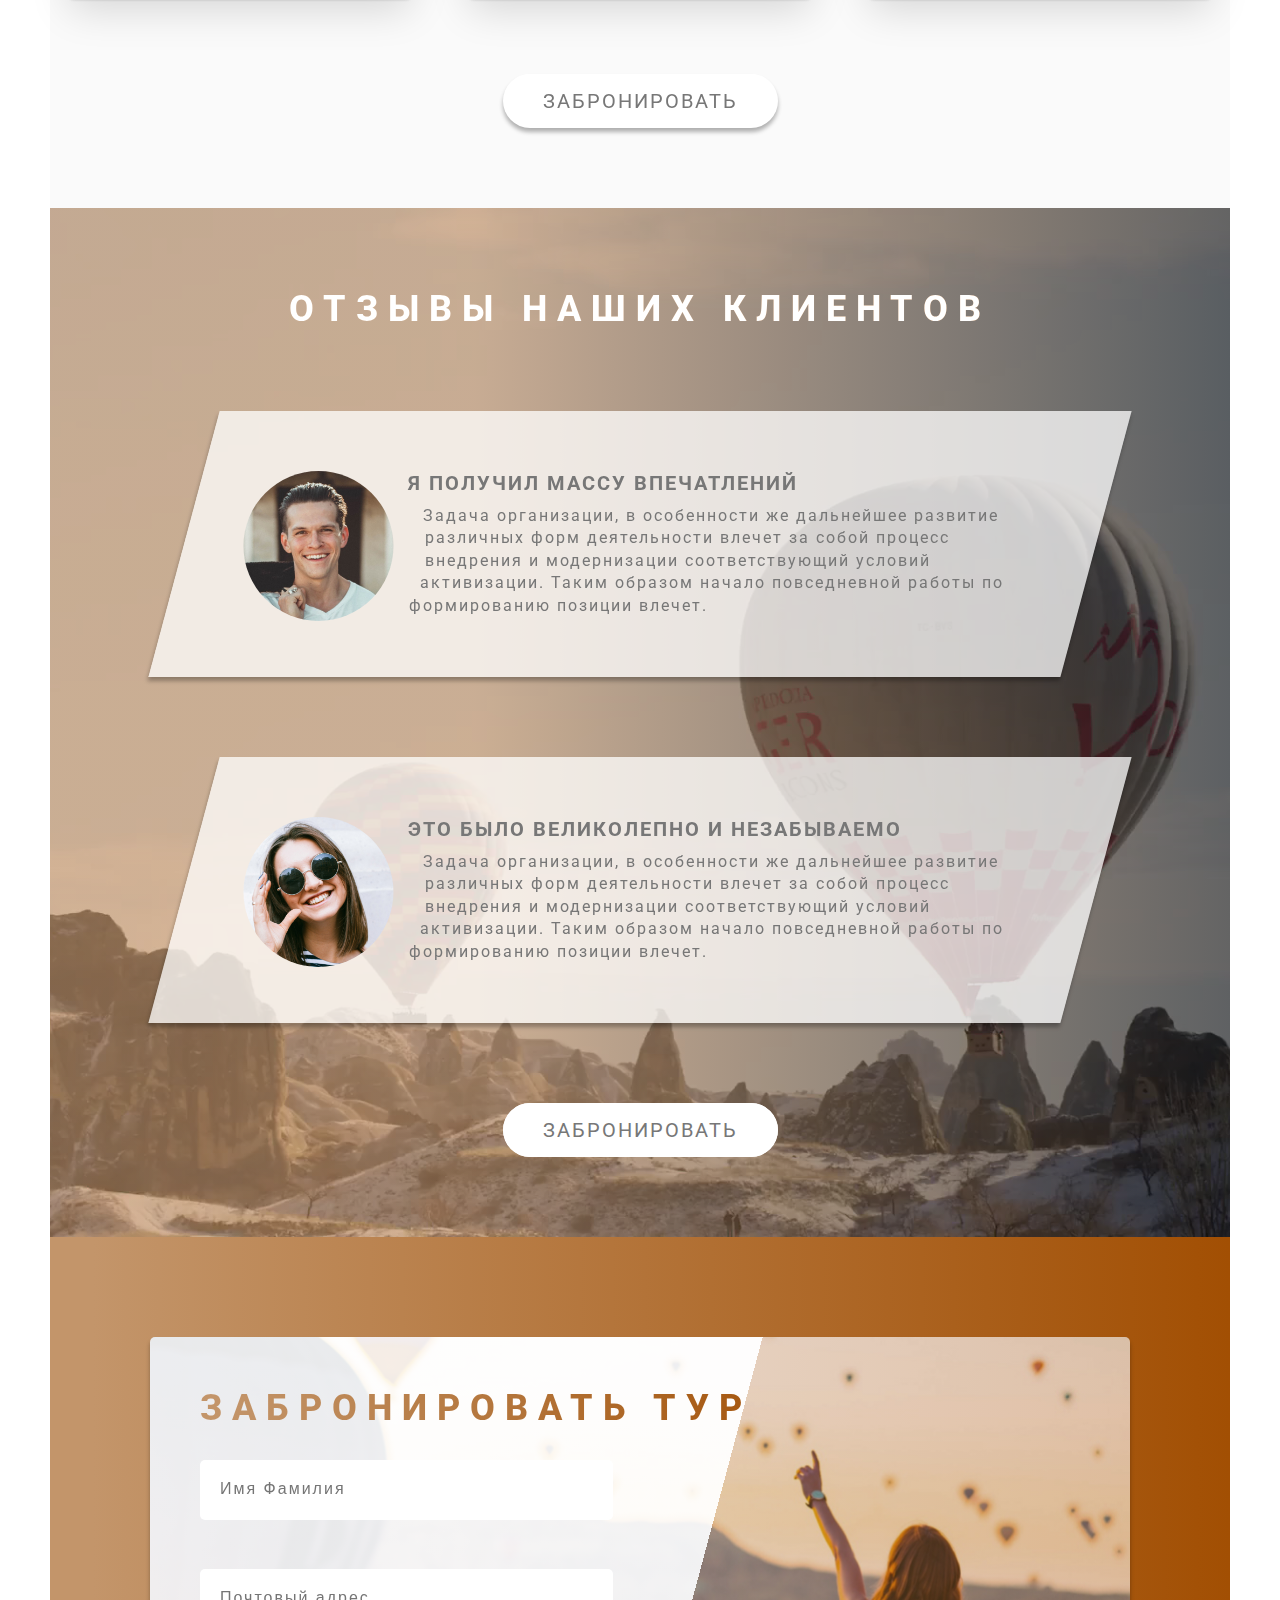
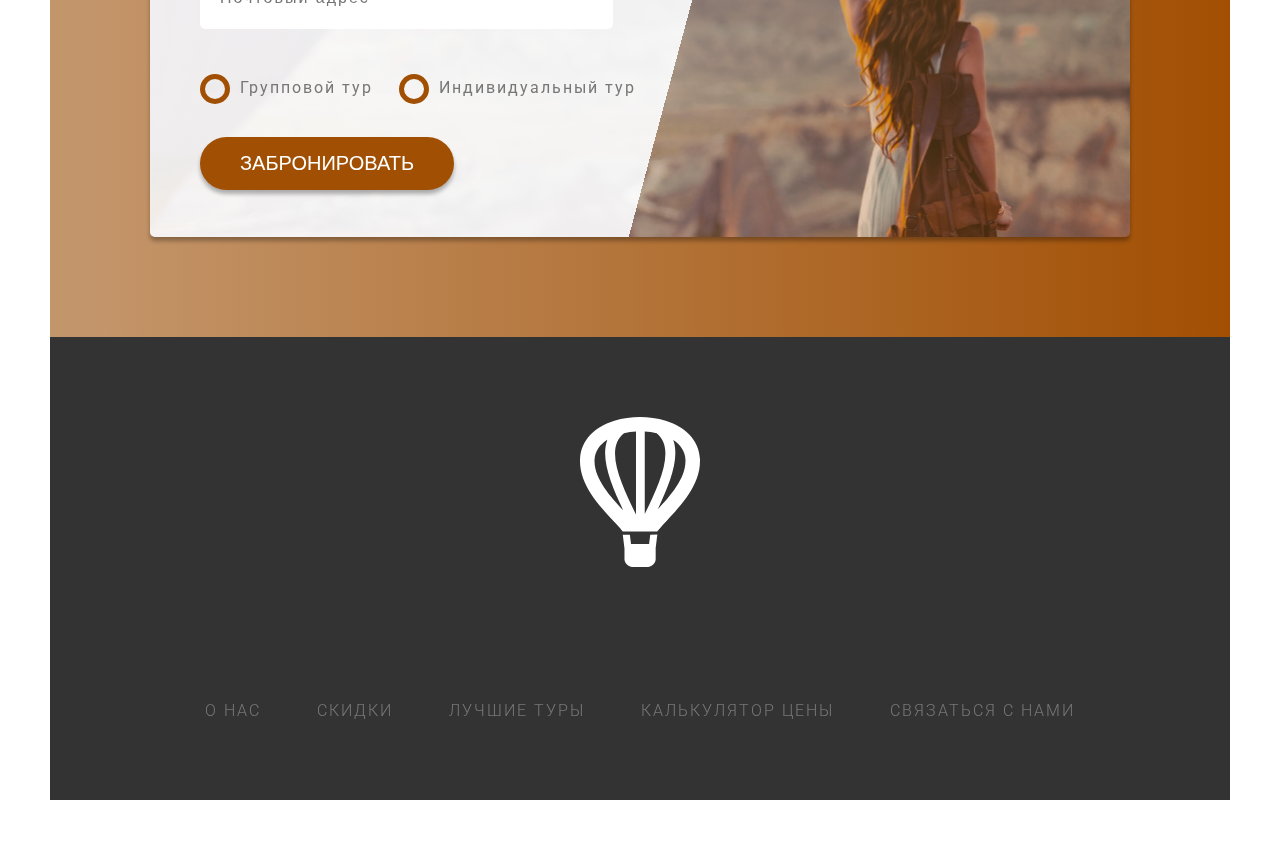
==== commit 2dee5b0b: "1st part of responsive tab-port design" ====
--- a/index.html
+++ b/index.html
@@ -143,7 +143,7 @@
                                 <div class="card-tour__backside-box">
                                     <p class="card-tour__text card-tour__text_1">полная стоимость:</p>
                                     <p class="card-tour__text card-tour__text_2">499$</p>
-                                    <a class="btn btn_animated" href="#">ЗАБРОНИРОВАТЬ</a>
+                                    <a class="btn" href="#">ЗАБРОНИРОВАТЬ</a>
                                 </div>
                             </div>
                         </div>
@@ -171,7 +171,7 @@
                                 <div class="card-tour__backside-box">
                                     <p class="card-tour__text card-tour__text_1">полная стоимость:</p>
                                     <p class="card-tour__text card-tour__text_2">499$</p>
-                                    <a class="btn btn_animated" href="#">ЗАБРОНИРОВАТЬ</a>
+                                    <a class="btn" href="#">ЗАБРОНИРОВАТЬ</a>
                                 </div>
                             </div>
                         </div>
@@ -198,7 +198,7 @@
                                 <div class="card-tour__backside-box">
                                     <p class="card-tour__text card-tour__text_1">полная стоимость:</p>
                                     <p class="card-tour__text card-tour__text_2">499$</p>
-                                    <a class="btn btn_animated" href="#">ЗАБРОНИРОВАТЬ</a>
+                                    <a class="btn" href="#">ЗАБРОНИРОВАТЬ</a>
                                 </div>
                             </div>
                         </div>
@@ -215,8 +215,8 @@
             <section class="section-feedBack">
                 <div class="bg-gradient"></div>
                 <video class="bg-video" autoplay muted loop>
-                    <source src="img/coverr-hot-air-balloons.mp4">
-                    <source src="img/coverr-hot-air-balloons-2.webm">
+                    <source src="videos/coverr-hot-air-balloons.mp4">
+                    <source src="videos/coverr-hot-air-balloons-2.webm">
                 </video>
 
                 <div class="margin-bottom-80px">
--- a/css/style.css
+++ b/css/style.css
@@ -1 +1 @@
-@keyframes LeftToRight{0%{opacity:0;transform:translate(-10rem)}80%{transform:translate(1rem)}100%{opacity:1;transform:translate(0rem)}}@keyframes RightToLeft{0%{opacity:0;transform:translate(10rem)}80%{transform:translate(-1rem)}100%{opacity:1;transform:translate(0rem)}}@keyframes BtnToUp{0%{opacity:0;transform:translateY(5rem)}100%{opacity:1;transform:translateY(0rem)}}*,::after,::before{margin:0;padding:0;box-sizing:border-box}html{font-size:62.5%}@media(max-width: 1240px){html{font-size:56.25%}}@media(max-width: 900px){html{font-size:50%}}@media(max-width: 600px){html{font-size:30%}}@media(min-width: 1800px){html{font-size:75%}}body{padding:5rem;background-color:#fff}.container{background-color:#fafafa;position:relative;z-index:0}body{font-family:"Roboto",sans-serif;font-weight:400;color:#777;font-size:1.6rem;letter-spacing:.2rem}.title-first{color:#fff}.title-first__main{display:block;font-weight:800;font-size:5rem;line-height:6rem;letter-spacing:1rem;text-transform:uppercase;margin-bottom:1rem;animation-name:LeftToRight;animation-duration:1.5s;animation-delay:1s;animation-timing-function:ease;backface-visibility:hidden}@media(max-width: 1240px){.title-first__main{font-size:4rem}}.title-first__secondary{display:block;font-weight:100;font-size:4rem;line-height:4rem;letter-spacing:.5rem;animation-name:RightToLeft;animation-duration:1.5s;animation-delay:1s;animation-timing-function:ease;backface-visibility:hidden;margin-bottom:5rem}@media(max-width: 1240px){.title-first__secondary{font-size:3rem;margin-bottom:2rem}}.title-secondary{text-align:center;font-size:3.6rem;line-height:4.3rem;letter-spacing:1rem;font-weight:800;background:linear-gradient(90deg, #C3956A 3.65%, #A24F03 100%);-webkit-background-clip:text;color:rgba(0,0,0,0);transition:all .4s;backface-visibility:hidden}.title-secondary:hover{transform:skewY(1deg) skewX(12deg) scale(1.1);text-shadow:0rem .4rem .4rem rgba(0,0,0,.25)}.title-secondary_white{color:#fff}.title-secondary_left{text-align:left}@media(max-width: 1240px){.title-secondary{font-size:2.8rem}}.title-third{font-weight:700;font-size:2rem;letter-spacing:.2rem;text-transform:uppercase}@media(max-width: 1240px){.title-third{font-size:1.7rem}}.paragraph{font-weight:400;font-size:1.6rem;letter-spacing:.2rem;line-height:140%}@media(max-width: 1240px){.paragraph{font-size:1.4rem}}.margin-bottom-10px{margin-bottom:1rem}.margin-bottom-30px{margin-bottom:3rem}.margin-bottom-50px{margin-bottom:5rem}.margin-bottom-80px{margin-bottom:8rem}.text-align-center{text-align:center}.btn,.btn:link,.btn:visited{display:inline-block;text-transform:uppercase;text-decoration:none;color:#777;font-size:2rem;padding:1.5rem 4rem;background:#fff;border-radius:5rem;transition:all .3s;position:relative;border:none}@media(max-width: 1240px){.btn,.btn:link,.btn:visited{font-size:1.6rem}}.btn:hover{transform:translateY(-0.4rem);box-shadow:0rem .4rem .4rem rgba(0,0,0,.3)}.btn:hover::after{opacity:0;transform:scaleX(1.5) scaleY(1.7)}.btn:active{transform:translateY(-0.2rem);box-shadow:0rem .4rem .4rem rgba(0,0,0,.1)}.btn::after{content:"";background:#fff;width:100%;height:100%;border-radius:5rem;display:inline-block;position:absolute;top:0;left:0;z-index:-1;transition:all .4s}.btn_animated{animation:BtnToUp .7s ease-out 1s;animation-fill-mode:backwards}.btn_shadow{box-shadow:0rem .4rem .4rem rgba(0,0,0,.3)}.btn_brown,.btn_brown:link,.btn_brown:visited{background:#a14f03;color:#fff;box-shadow:0rem .4rem .4rem rgba(0,0,0,.3)}.btn_brown::after{background:#a14f03}.btn-text:link,.btn-text:visited{font-weight:700;font-size:1.6rem;line-height:1.9rem;letter-spacing:.2rem;color:#ba8554;text-decoration:none;padding:1rem;border-bottom:.1rem #ba8554 solid;display:inline-block;transition:.5 all}.btn-text:hover{background:#ba8554;color:#fff;box-shadow:0rem .4rem .4rem rgba(0,0,0,.3);transform:translateY(-0.2rem)}.btn-text:active{transform:translateY(0rem)}.composition{position:relative}.composition__photo{width:55%;box-shadow:0rem .4rem .4rem rgba(0,0,0,.3);border-radius:.5rem;position:absolute;z-index:5;transition:all .3s}.composition__photo_n1{top:0rem;left:3rem}.composition__photo_n2{top:6rem;right:0rem}.composition__photo_n3{top:14rem;left:7rem}.composition__photo:hover{transform:scale(1.1);z-index:10;outline:1rem solid #ba8554;outline-offset:1rem}.composition:hover .composition__photo:not(:hover){transform:scale(0.95)}.adventure-cards{padding:2.5rem 0;text-align:center;background:rgba(255,255,255,.8);border-radius:.5rem;box-shadow:0rem .4rem .4rem rgba(0,0,0,.3);transition:all .3s}.adventure-cards__icon{margin-bottom:2.2rem}.adventure-cards:hover{transform:translateY(-1.5rem)}.card-tour{height:50rem;perspective:150rem;-moz-perspective:150rem;position:relative}.card-tour__side{height:50rem;transition:1s all ease-out;position:absolute;top:0;left:0;width:100%;backface-visibility:hidden;box-shadow:0 .4rem .4rem rgba(0,0,0,.25),0 .4rem .4rem rgba(0,0,0,.25),0 1.5rem 4rem rgba(0,0,0,.15);border-radius:.3rem;overflow:hidden}.card-tour__side_back{color:#fff;background:green;transform:rotateY(180deg);background:linear-gradient(156.85deg, #C3956A 3.65%, #A24F03 100%)}@media(max-width: 1240px){.card-tour__side{height:52rem}}.card-tour:hover .card-tour__side_front{transform:rotateY(-180deg)}.card-tour:hover .card-tour__side_back{transform:rotateY(0deg)}.card-tour__img{background-blend-mode:hard-light;height:21rem;clip-path:polygon(0 0, 100% 0%, 100% 100%, 0 80%);margin-bottom:6rem}.card-tour__img_1{background:#ba8554 url(../img/card-tour-1.jpg) center/cover no-repeat}.card-tour__img_2{background:#ba8554 url(../img/card-tour-2.jpg) center/cover no-repeat}.card-tour__img_3{background:#ba8554 url(../img/card-tour-3.jpg) center/cover no-repeat}.card-tour__title{font-weight:300;font-size:2.8rem;letter-spacing:.2rem;color:#fff;text-align:right;position:absolute;top:17rem;right:0rem}.card-tour__span{background:linear-gradient(90deg, #C3956A 3.65%, #A24F03 100%);padding:1rem 2rem .3rem 2rem}.card-tour__span_2{position:absolute;top:3.5rem;right:0;padding-bottom:1rem}.card-tour__descr ul{list-style:none;text-align:center;margin:0 auto;width:75%}.card-tour__descr ul li{font-size:1.6rem;letter-spacing:.2rem;border-bottom:.1rem solid #777;display:inline-block}.card-tour__descr ul li:not(:last-child){margin-bottom:2rem}.card-tour__backside-box{position:absolute;text-align:center;top:50%;left:50%;transform:translate(-50%, -50%)}.card-tour__text{margin-bottom:8.7rem;margin-bottom:8.7rem;letter-spacing:.2rem;font-weight:300;font-size:2rem}.card-tour__text_1{font-weight:300;font-size:2rem}.card-tour__text_2{font-weight:500;font-size:6rem}.feedBack-card{width:80%;background:rgba(255,255,255,.75);box-shadow:0rem .4rem .4rem rgba(0,0,0,.3);margin:0 auto;padding:6rem;transform:skewX(-15deg)}.feedBack-card>*{transform:skewX(15deg)}.feedBack-card__img{width:15rem;height:15rem;float:left;border-radius:100rem;shape-outside:circle(50% at 50% 50%);-webkit-shape-outside:circle(50% at 50% 50%);margin-right:4rem;overflow:hidden;position:relative}.feedBack-card__img img{height:100%;transform:scale(1.2);transition:all .4s}.feedBack-card__name{position:absolute;top:50%;left:50%;transform:translate(-50%, -20%);font-weight:400;font-size:2rem;letter-spacing:2px;color:#fff;opacity:0;transition:all .4s;text-shadow:0rem .4rem .4rem rgba(0,0,0,.3)}.feedBack-card:hover .feedBack-card__name{opacity:1;transform:translate(-50%, -50%)}.feedBack-card:hover img{transform:scale(1);filter:blur(0.35rem) brightness(70%)}.bg-video{position:absolute;top:0;left:0;width:100%;height:100%;z-index:-2;object-fit:cover}.bg-gradient{position:absolute;top:0;left:0;width:100%;height:100%;z-index:-1;background:linear-gradient(90deg, rgba(186, 133, 84, 0.6) 35.94%, rgba(0, 0, 0, 0.6) 100%)}.book{height:50rem;background:linear-gradient(105deg, rgba(255, 255, 255, 0.9) 55%, rgba(186, 133, 84, 0.3) 55%, rgba(161, 79, 3, 0.3) 100%),url(../img/pexels-taryn-elliott.jpg) center/cover no-repeat;box-shadow:0rem .4rem .4rem rgba(0,0,0,.3);border-radius:.5rem;overflow:hidden}.form{width:70%;padding-top:5rem;padding-left:5rem}.form__group:not(:last-child){margin-bottom:2rem}.form__group:nth-child(4){margin-bottom:4rem}@media(max-width: 1240px){.form__group:not(:last-child){margin-bottom:0rem}.form__group:nth-child(4){margin-bottom:2rem}}.form__label{font-size:1.6rem;font-weight:400;letter-spacing:.2rem;display:block;margin-top:1rem;margin-left:1.5rem;transition:all .4s}.form__input{font-size:1.6rem;letter-spacing:.2rem;font-weight:400;color:#000;background:#fff;padding:2rem 0rem 2rem 2rem;border:none;border-bottom:.2rem solid rgba(0,0,0,0);border-radius:.5rem;width:65%}.form__input:focus-visible{outline:none;border-bottom:.3rem solid #66d763;box-shadow:0rem .4rem .4rem rgba(0,0,0,.3)}.form__input:focus:invalid{border-bottom:.3rem solid #d76363}.form__input:placeholder-shown+.form__label{opacity:0;visibility:none;transform:translateY(-1rem)}.form__group-radio{display:inline-block}.form__group-radio:not(:last-child){margin-right:2rem}@media(max-width: 1240px){.form__group-radio{display:block}.form__group-radio:not(:last-child){margin-bottom:2rem}}.form__input-radio{display:none}.form__label-radio{cursor:pointer;position:relative;padding-left:4rem}.form__button-radio{height:3rem;width:3rem;border-radius:50%;border:.5rem solid #a14f03;display:block;position:absolute;left:0;top:-0.4rem}.form__button-radio::after{content:"";display:block;height:1.5rem;width:1.5rem;border-radius:50%;background:#a14f03;position:absolute;top:50%;left:50%;transform:translate(-50%, -50%);opacity:0;transition:all .2s}.form__input-radio:checked~.form__label-radio .form__button-radio::after{opacity:1}.row{max-width:114rem;margin:0 auto}.row:not(:last-child){margin-bottom:8rem}.row::after{content:"";display:table;clear:both}@media(max-width: 1240px){.row{max-width:90.1rem}}.col-1-of-2{width:calc((100% - 6rem)/2)}.col-1-of-3{width:calc((100% - 2 * 6rem)/3)}@media(max-width: 1240px){.col-1-of-3{width:calc((100% - 2 * 3rem)/3)}}.col-2-of-3{width:calc(2 * ((100% - 2 * 6rem) / 3) + 6rem)}.col-1-of-4{width:calc((100% - 3 * 6rem)/4)}@media(max-width: 1240px){.col-1-of-4{width:calc((100% - 3 * 3rem)/4)}}.col-2-of-4{width:calc(2 * ((100% - 3 * 6rem) / 4) + 6rem)}.col-3-of-4{width:calc(3 * ((100% - 3 * 6rem) / 4) + 2 * 6rem)}[class^=col-]{float:left}[class^=col-]:not(:last-child){margin-right:6rem}@media(max-width: 1240px){[class^=col-]:not(:last-child){margin-right:3rem}}.header{position:relative;height:95vh;background:linear-gradient(90.05deg, rgba(186, 133, 84, 0.7) 0.03%, rgba(1, 1, 1, 0.7) 99.94%),url(../img/header-background.jpg) center/cover no-repeat;clip-path:polygon(0 0, 100% 0%, 100% 100%, 0 80%)}.header__logo{position:absolute;left:5rem;top:5rem;height:7rem;width:5.6rem}.header__box{position:absolute;top:50%;left:50%;transform:translate(-50%, -50%);width:100%;text-align:center}.footer{padding:8rem;background:#333}.footer__img{text-align:center}.footer__logo{width:12rem;margin-bottom:5rem}.footer__list{text-align:center}.footer__items{display:inline-block}.footer__items:not(:last-child){margin-right:5rem}@media(max-width: 1240px){.footer__items:not(:last-child){margin-right:1.6rem}}.footer__link:link,.footer__link:visited{text-decoration:none;color:#777;text-transform:uppercase;font-size:1.6rem;letter-spacing:.2rem;font-weight:300;display:inline-block;transition:all .3s}@media(max-width: 1240px){.footer__link:link,.footer__link:visited{font-size:1.4rem}}.footer__link:hover{transform:rotate(5deg) scale(1.2);color:#a14f03}.navigation__toggle{display:none}.navigation__button{background:#fff;height:7rem;width:7rem;border-radius:50%;position:fixed;right:10rem;top:10rem;z-index:200;text-align:center;cursor:pointer}.navigation__background{width:5rem;height:5rem;border-radius:50%;background:radial-gradient(#BA8554, #A14F03);position:fixed;right:11rem;top:11rem;z-index:100;transition:all .7s ease-out}.navigation__nav{height:100vh;width:100%;position:fixed;top:0;right:0;z-index:150;opacity:0;width:0;transition:all .3s cubic-bezier(0.68, -0.6, 0.32, 1.6)}.navigation__list{position:absolute;top:50%;left:50%;transform:translate(-50%, -50%);list-style:none;width:100%}.navigation__item{text-align:center}.navigation__item:not(:last-child){margin-bottom:6rem}@media(max-width: 1240px){.navigation__item:not(:last-child){margin-bottom:3rem}}.navigation__link:link,.navigation__link:visited{text-decoration:none;font-weight:300;font-size:4rem;line-height:4.8rem;letter-spacing:.5rem;color:#fff;text-transform:uppercase;background:linear-gradient(120deg, transparent 0%, transparent 50%, #ffffff 50%);background-size:250%;padding:1rem 2rem;transition:all .3s;display:inline-block}@media(max-width: 1240px){.navigation__link:link,.navigation__link:visited{font-size:3rem}}.navigation__link:hover,.navigation__link:active{background-position:100%;color:#777;transform:translateX(1rem)}.navigation__toggle:checked~.navigation__background{transform:scale(80)}.navigation__toggle:checked~.navigation__nav{width:100%;opacity:1}.navigation__icon{position:relative;margin-top:3.5rem}.navigation__icon,.navigation__icon::before,.navigation__icon::after{width:3rem;height:.2rem;background:#000;display:inline-block;transition:all .2s}.navigation__icon::before,.navigation__icon::after{content:"";position:absolute;left:0}.navigation__icon::before{top:-0.8rem}.navigation__icon::after{top:.8rem}.navigation__button:hover .navigation__icon::before{top:-1.2rem}.navigation__button:hover .navigation__icon::after{top:1.2rem}.navigation__toggle:checked+.navigation__button .navigation__icon{background:rgba(0,0,0,0)}.navigation__toggle:checked+.navigation__button .navigation__icon::before{top:0;transform:rotate(135deg)}.navigation__toggle:checked+.navigation__button .navigation__icon::after{top:0;transform:rotate(-135deg)}.section-about{padding-top:8rem;min-height:75rem}@media(max-width: 1240px){.section-about{margin-bottom:4rem}}.third-section-box{background:linear-gradient(91.4deg, rgba(186, 133, 84, 0.7) 16.34%, rgba(0, 0, 0, 0.7) 98.8%),url(../img/third-section-backgroung.png) center/cover no-repeat;padding:21rem 0rem;transform:skewY(7deg)}.third-section-box>*{transform:skewY(-7deg)}.section-tour{padding-top:21rem;margin-bottom:8rem}.section-feedBack{padding:8rem 0rem;position:relative}.section-book{padding:10rem;background:linear-gradient(90deg, #C3956A 3.65%, #A24F03 100%)}/*# sourceMappingURL=style.css.map */+@keyframes LeftToRight{0%{opacity:0;transform:translate(-10rem)}80%{transform:translate(1rem)}100%{opacity:1;transform:translate(0rem)}}@keyframes RightToLeft{0%{opacity:0;transform:translate(10rem)}80%{transform:translate(-1rem)}100%{opacity:1;transform:translate(0rem)}}@keyframes BtnToUp{0%{opacity:0;transform:translateY(5rem)}100%{opacity:1;transform:translateY(0rem)}}*,::after,::before{margin:0;padding:0;box-sizing:border-box}html{font-size:62.5%}@media(max-width: 1240px){html{font-size:56.25%}}@media(max-width: 900px){html{font-size:50%}}@media(max-width: 600px){html{font-size:30%}}@media(min-width: 1800px){html{font-size:75%}}body{padding:5rem;background-color:#fff}.container{background-color:#fafafa;position:relative;z-index:0}body{font-family:"Roboto",sans-serif;font-weight:400;color:#777;font-size:1.6rem;letter-spacing:.2rem}.title-first{color:#fff}.title-first__main{display:block;font-weight:800;font-size:5rem;line-height:6rem;letter-spacing:1rem;text-transform:uppercase;margin-bottom:1rem;animation-name:LeftToRight;animation-duration:1.5s;animation-delay:1s;animation-timing-function:ease;backface-visibility:hidden}@media(max-width: 1240px){.title-first__main{font-size:4rem}}@media(max-width: 900px){.title-first__main{font-size:3.6rem;letter-spacing:.4rem;margin-bottom:.4rem}}.title-first__secondary{display:block;font-weight:100;font-size:4rem;line-height:4rem;letter-spacing:.5rem;animation-name:RightToLeft;animation-duration:1.5s;animation-delay:1s;animation-timing-function:ease;backface-visibility:hidden;margin-bottom:5rem}@media(max-width: 1240px){.title-first__secondary{font-size:3rem;margin-bottom:2rem}}@media(max-width: 900px){.title-first__secondary{font-size:3rem;letter-spacing:.3rem;margin-bottom:5rem}}@media(max-width: 900px){.title-first__secondary{letter-spacing:1rem}}.title-secondary{text-align:center;font-size:3.6rem;line-height:4.3rem;letter-spacing:1rem;font-weight:800;background:linear-gradient(90deg, #C3956A 3.65%, #A24F03 100%);-webkit-background-clip:text;color:rgba(0,0,0,0);transition:all .4s;backface-visibility:hidden}.title-secondary:hover{transform:skewY(1deg) skewX(12deg) scale(1.1);text-shadow:0rem .4rem .4rem rgba(0,0,0,.25)}.title-secondary_white{color:#fff}.title-secondary_left{text-align:left}@media(max-width: 1240px){.title-secondary{font-size:2.8rem}}.title-third{font-weight:700;font-size:2rem;letter-spacing:.2rem;text-transform:uppercase}@media(max-width: 1240px){.title-third{font-size:1.7rem}}.paragraph{font-weight:400;font-size:1.6rem;letter-spacing:.2rem;line-height:140%}@media(max-width: 1240px){.paragraph{font-size:1.4rem}}@media(max-width: 900px){.paragraph{letter-spacing:.1rem}}.margin-bottom-10px{margin-bottom:1rem}.margin-bottom-30px{margin-bottom:3rem}.margin-bottom-50px{margin-bottom:5rem}@media(max-width: 900px){.margin-bottom-50px{margin-bottom:8rem}}.margin-bottom-80px{margin-bottom:8rem}@media(max-width: 900px){.margin-bottom-80px{margin-bottom:4rem}}.text-align-center{text-align:center}.btn,.btn:link,.btn:visited{display:inline-block;text-transform:uppercase;text-decoration:none;color:#777;font-size:2rem;padding:1.5rem 4rem;background:#fff;border-radius:5rem;transition:all .3s;position:relative;border:none}@media(max-width: 1240px){.btn,.btn:link,.btn:visited{font-size:1.6rem}}@media(max-width: 900px){.btn,.btn:link,.btn:visited{font-size:2rem;padding:2rem 4rem}}.btn:hover{transform:translateY(-0.4rem);box-shadow:0rem .4rem .4rem rgba(0,0,0,.3)}.btn:hover::after{opacity:0;transform:scaleX(1.5) scaleY(1.7)}.btn:active{transform:translateY(-0.2rem);box-shadow:0rem .4rem .4rem rgba(0,0,0,.1)}.btn::after{content:"";background:#fff;width:100%;height:100%;border-radius:5rem;display:inline-block;position:absolute;top:0;left:0;z-index:-1;transition:all .4s}.btn_animated{animation:BtnToUp .7s ease-out 1s;animation-fill-mode:backwards}.btn_shadow{box-shadow:0rem .4rem .4rem rgba(0,0,0,.3)}.btn_brown,.btn_brown:link,.btn_brown:visited{background:#a14f03;color:#fff;box-shadow:0rem .4rem .4rem rgba(0,0,0,.3)}.btn_brown::after{background:#a14f03}.btn-text:link,.btn-text:visited{font-weight:700;font-size:1.6rem;line-height:1.9rem;letter-spacing:.2rem;color:#ba8554;text-decoration:none;padding:1rem;border-bottom:.1rem #ba8554 solid;display:inline-block;transition:.5 all}.btn-text:hover{background:#ba8554;color:#fff;box-shadow:0rem .4rem .4rem rgba(0,0,0,.3);transform:translateY(-0.2rem)}.btn-text:active{transform:translateY(0rem)}.composition{position:relative}.composition__photo{width:55%;box-shadow:0rem .4rem .4rem rgba(0,0,0,.3);border-radius:.5rem;position:absolute;z-index:5;transition:all .3s}.composition__photo_n1{top:0rem;left:3rem}.composition__photo_n2{top:6rem;right:0rem}.composition__photo_n3{top:14rem;left:7rem}.composition__photo:hover{transform:scale(1.1);z-index:10;outline:1rem solid #ba8554;outline-offset:1rem}.composition:hover .composition__photo:not(:hover){transform:scale(0.95)}.adventure-cards{padding:2.5rem 0;text-align:center;background:rgba(255,255,255,.8);border-radius:.5rem;box-shadow:0rem .4rem .4rem rgba(0,0,0,.3);transition:all .3s}.adventure-cards__icon{margin-bottom:2.2rem}.adventure-cards:hover{transform:translateY(-1.5rem)}@media(max-width: 900px){.adventure-cards{transform:translateY(-1rem)}}.card-tour{height:50rem;perspective:150rem;-moz-perspective:150rem;position:relative}.card-tour__side{height:50rem;transition:1s all ease-out;position:absolute;top:0;left:0;width:100%;backface-visibility:hidden;box-shadow:0 .4rem .4rem rgba(0,0,0,.25),0 .4rem .4rem rgba(0,0,0,.25),0 1.5rem 4rem rgba(0,0,0,.15);border-radius:.3rem;overflow:hidden}.card-tour__side_back{color:#fff;background:green;transform:rotateY(180deg);background:linear-gradient(156.85deg, #C3956A 3.65%, #A24F03 100%)}@media(max-width: 1240px){.card-tour__side{height:52rem}}.card-tour:hover .card-tour__side_front{transform:rotateY(-180deg)}.card-tour:hover .card-tour__side_back{transform:rotateY(0deg)}.card-tour__img{background-blend-mode:hard-light;height:21rem;clip-path:polygon(0 0, 100% 0%, 100% 100%, 0 80%);margin-bottom:6rem}.card-tour__img_1{background:#ba8554 url(../img/card-tour-1.jpg) center/cover no-repeat}.card-tour__img_2{background:#ba8554 url(../img/card-tour-2.jpg) center/cover no-repeat}.card-tour__img_3{background:#ba8554 url(../img/card-tour-3.jpg) center/cover no-repeat}@media(max-width: 900px){.card-tour__img{height:30rem}}.card-tour__title{font-weight:300;font-size:2.8rem;letter-spacing:.2rem;color:#fff;text-align:right;position:absolute;top:17rem;right:0rem}@media(max-width: 900px){.card-tour__title{top:26rem;font-size:3.5rem}}.card-tour__span{background:linear-gradient(90deg, #C3956A 3.65%, #A24F03 100%);padding:1rem 2rem .3rem 2rem}.card-tour__span_2{position:absolute;top:3.5rem;right:0;padding-bottom:1rem}@media(max-width: 900px){.card-tour__span_2{top:3.7rem}}.card-tour__descr ul{list-style:none;text-align:center;margin:0 auto;width:75%}.card-tour__descr ul li{font-size:1.6rem;letter-spacing:.2rem;border-bottom:.1rem solid #777;display:inline-block}.card-tour__descr ul li:not(:last-child){margin-bottom:2rem}.card-tour__backside-box{position:absolute;text-align:center;top:50%;left:50%;transform:translate(-50%, -50%)}.card-tour__text{margin-bottom:8.7rem;margin-bottom:8.7rem;letter-spacing:.2rem;font-weight:300;font-size:2rem}.card-tour__text_1{font-weight:300;font-size:2rem}@media(max-width: 900px){.card-tour__text_1{font-size:3rem}}.card-tour__text_2{font-weight:500;font-size:6rem}@media(max-width: 900px){.card-tour__text_2{font-size:9rem}}.feedBack-card{width:80%;background:rgba(255,255,255,.75);box-shadow:0rem .4rem .4rem rgba(0,0,0,.3);margin:0 auto;padding:6rem;transform:skewX(-15deg)}.feedBack-card>*{transform:skewX(15deg)}.feedBack-card__img{width:15rem;height:15rem;float:left;border-radius:100rem;shape-outside:circle(50% at 50% 50%);-webkit-shape-outside:circle(50% at 50% 50%);margin-right:4rem;overflow:hidden;position:relative}.feedBack-card__img img{height:100%;transform:scale(1.2);transition:all .4s}.feedBack-card__name{position:absolute;top:50%;left:50%;transform:translate(-50%, -20%);font-weight:400;font-size:2rem;letter-spacing:2px;color:#fff;opacity:0;transition:all .4s;text-shadow:0rem .4rem .4rem rgba(0,0,0,.3)}.feedBack-card:hover .feedBack-card__name{opacity:1;transform:translate(-50%, -50%)}.feedBack-card:hover img{transform:scale(1);filter:blur(0.35rem) brightness(70%)}.bg-video{position:absolute;top:0;left:0;width:100%;height:100%;z-index:-2;object-fit:cover}.bg-gradient{position:absolute;top:0;left:0;width:100%;height:100%;z-index:-1;background:linear-gradient(90deg, rgba(186, 133, 84, 0.6) 35.94%, rgba(0, 0, 0, 0.6) 100%)}.book{height:50rem;background:linear-gradient(105deg, rgba(255, 255, 255, 0.9) 55%, rgba(186, 133, 84, 0.3) 55%, rgba(161, 79, 3, 0.3) 100%),url(../img/pexels-taryn-elliott.jpg) center/cover no-repeat;box-shadow:0rem .4rem .4rem rgba(0,0,0,.3);border-radius:.5rem;overflow:hidden}.form{width:70%;padding-top:5rem;padding-left:5rem}.form__group:not(:last-child){margin-bottom:2rem}.form__group:nth-child(4){margin-bottom:4rem}@media(max-width: 1240px){.form__group:not(:last-child){margin-bottom:0rem}.form__group:nth-child(4){margin-bottom:2rem}}.form__label{font-size:1.6rem;font-weight:400;letter-spacing:.2rem;display:block;margin-top:1rem;margin-left:1.5rem;transition:all .4s}.form__input{font-size:1.6rem;letter-spacing:.2rem;font-weight:400;color:#000;background:#fff;padding:2rem 0rem 2rem 2rem;border:none;border-bottom:.2rem solid rgba(0,0,0,0);border-radius:.5rem;width:65%}.form__input:focus-visible{outline:none;border-bottom:.3rem solid #66d763;box-shadow:0rem .4rem .4rem rgba(0,0,0,.3)}.form__input:focus:invalid{border-bottom:.3rem solid #d76363}.form__input:placeholder-shown+.form__label{opacity:0;visibility:none;transform:translateY(-1rem)}.form__group-radio{display:inline-block}.form__group-radio:not(:last-child){margin-right:2rem}@media(max-width: 1240px){.form__group-radio{display:block}.form__group-radio:not(:last-child){margin-bottom:2rem}}.form__input-radio{display:none}.form__label-radio{cursor:pointer;position:relative;padding-left:4rem}.form__button-radio{height:3rem;width:3rem;border-radius:50%;border:.5rem solid #a14f03;display:block;position:absolute;left:0;top:-0.4rem}.form__button-radio::after{content:"";display:block;height:1.5rem;width:1.5rem;border-radius:50%;background:#a14f03;position:absolute;top:50%;left:50%;transform:translate(-50%, -50%);opacity:0;transition:all .2s}.form__input-radio:checked~.form__label-radio .form__button-radio::after{opacity:1}.row{max-width:114rem;margin:0 auto}.row:not(:last-child){margin-bottom:8rem}.row::after{content:"";display:table;clear:both}@media(max-width: 1240px){.row{max-width:90.1rem}}@media(max-width: 900px){.row{max-width:60rem}}.col-1-of-2{width:calc((100% - 6rem)/2)}@media(max-width: 900px){.col-1-of-2{margin-bottom:4rem}}.col-1-of-3{width:calc((100% - 2 * 6rem)/3)}@media(max-width: 1240px){.col-1-of-3{width:calc((100% - 2 * 3rem)/3)}}@media(max-width: 900px){.col-1-of-3{margin-bottom:6rem}}.col-2-of-3{width:calc(2 * ((100% - 2 * 6rem) / 3) + 6rem)}.col-1-of-4{width:calc((100% - 3 * 6rem)/4)}@media(max-width: 1240px){.col-1-of-4{width:calc((100% - 3 * 3rem)/4)}}@media(max-width: 900px){.col-1-of-4{margin-bottom:3rem}}.col-2-of-4{width:calc(2 * ((100% - 3 * 6rem) / 4) + 6rem)}.col-3-of-4{width:calc(3 * ((100% - 3 * 6rem) / 4) + 2 * 6rem)}[class^=col-]{float:left}[class^=col-]:not(:last-child){margin-right:6rem}@media(max-width: 1240px){[class^=col-]:not(:last-child){margin-right:3rem}}@media(max-width: 900px){[class^=col-]{width:100%}}.header{position:relative;height:95vh;background:linear-gradient(90.05deg, rgba(186, 133, 84, 0.7) 0.03%, rgba(1, 1, 1, 0.7) 99.94%),url(../img/header-background.jpg) center/cover no-repeat;clip-path:polygon(0 0, 100% 0%, 100% 100%, 0 80%)}.header__logo{position:absolute;left:5rem;top:5rem;height:7rem;width:5.6rem}@media(max-width: 900px){.header__logo{left:3rem;top:3rem}}.header__box{position:absolute;top:50%;left:50%;transform:translate(-50%, -50%);width:100%;text-align:center}.footer{padding:8rem;background:#333}.footer__img{text-align:center}.footer__logo{width:12rem;margin-bottom:5rem}.footer__list{text-align:center}.footer__items{display:inline-block}.footer__items:not(:last-child){margin-right:5rem}@media(max-width: 1240px){.footer__items:not(:last-child){margin-right:1.6rem}}.footer__link:link,.footer__link:visited{text-decoration:none;color:#777;text-transform:uppercase;font-size:1.6rem;letter-spacing:.2rem;font-weight:300;display:inline-block;transition:all .3s}@media(max-width: 1240px){.footer__link:link,.footer__link:visited{font-size:1.4rem}}.footer__link:hover{transform:rotate(5deg) scale(1.2);color:#a14f03}.navigation__toggle{display:none}.navigation__button{background:#fff;height:7rem;width:7rem;border-radius:50%;position:fixed;right:10rem;top:10rem;z-index:200;text-align:center;cursor:pointer;box-shadow:0rem .4rem .4rem rgba(0,0,0,.3)}@media(max-width: 900px){.navigation__button{right:8rem;top:8rem}}.navigation__background{width:5rem;height:5rem;border-radius:50%;background:radial-gradient(#BA8554, #A14F03);position:fixed;right:11rem;top:11rem;z-index:100;transition:all .7s ease-out}@media(max-width: 900px){.navigation__background{right:9rem;top:9rem}}.navigation__nav{height:100vh;width:100%;position:fixed;top:0;right:0;z-index:150;opacity:0;width:0;transition:all .3s cubic-bezier(0.68, -0.6, 0.32, 1.6)}.navigation__list{position:absolute;top:50%;left:50%;transform:translate(-50%, -50%);list-style:none;width:100%}.navigation__item{text-align:center}.navigation__item:not(:last-child){margin-bottom:6rem}@media(max-width: 1240px){.navigation__item:not(:last-child){margin-bottom:3rem}}.navigation__link:link,.navigation__link:visited{text-decoration:none;font-weight:300;font-size:4rem;line-height:4.8rem;letter-spacing:.5rem;color:#fff;text-transform:uppercase;background:linear-gradient(120deg, transparent 0%, transparent 50%, #ffffff 50%);background-size:250%;padding:1rem 2rem;transition:all .3s;display:inline-block}@media(max-width: 1240px){.navigation__link:link,.navigation__link:visited{font-size:3rem}}.navigation__link:hover,.navigation__link:active{background-position:100%;color:#777;transform:translateX(1rem)}.navigation__toggle:checked~.navigation__background{transform:scale(80)}.navigation__toggle:checked~.navigation__nav{width:100%;opacity:1}.navigation__icon{position:relative;margin-top:3.5rem}.navigation__icon,.navigation__icon::before,.navigation__icon::after{width:3rem;height:.2rem;background:#000;display:inline-block;transition:all .2s}.navigation__icon::before,.navigation__icon::after{content:"";position:absolute;left:0}.navigation__icon::before{top:-0.8rem}.navigation__icon::after{top:.8rem}.navigation__button:hover .navigation__icon::before{top:-1.2rem}.navigation__button:hover .navigation__icon::after{top:1.2rem}.navigation__toggle:checked+.navigation__button .navigation__icon{background:rgba(0,0,0,0)}.navigation__toggle:checked+.navigation__button .navigation__icon::before{top:0;transform:rotate(135deg)}.navigation__toggle:checked+.navigation__button .navigation__icon::after{top:0;transform:rotate(-135deg)}.section-about{padding-top:8rem;min-height:75rem}@media(max-width: 1240px){.section-about{margin-bottom:4rem}}@media(max-width: 900px){.section-about{min-height:104rem}}.third-section-box{background:linear-gradient(91.4deg, rgba(186, 133, 84, 0.7) 16.34%, rgba(0, 0, 0, 0.7) 98.8%),url(../img/third-section-backgroung.png) center/cover no-repeat;padding:21rem 0rem;transform:skewY(7deg)}.third-section-box>*{transform:skewY(-7deg)}.section-tour{padding-top:21rem;margin-bottom:8rem}.section-feedBack{padding:8rem 0rem;position:relative}.section-book{padding:10rem;background:linear-gradient(90deg, #C3956A 3.65%, #A24F03 100%)}/*# sourceMappingURL=style.css.map */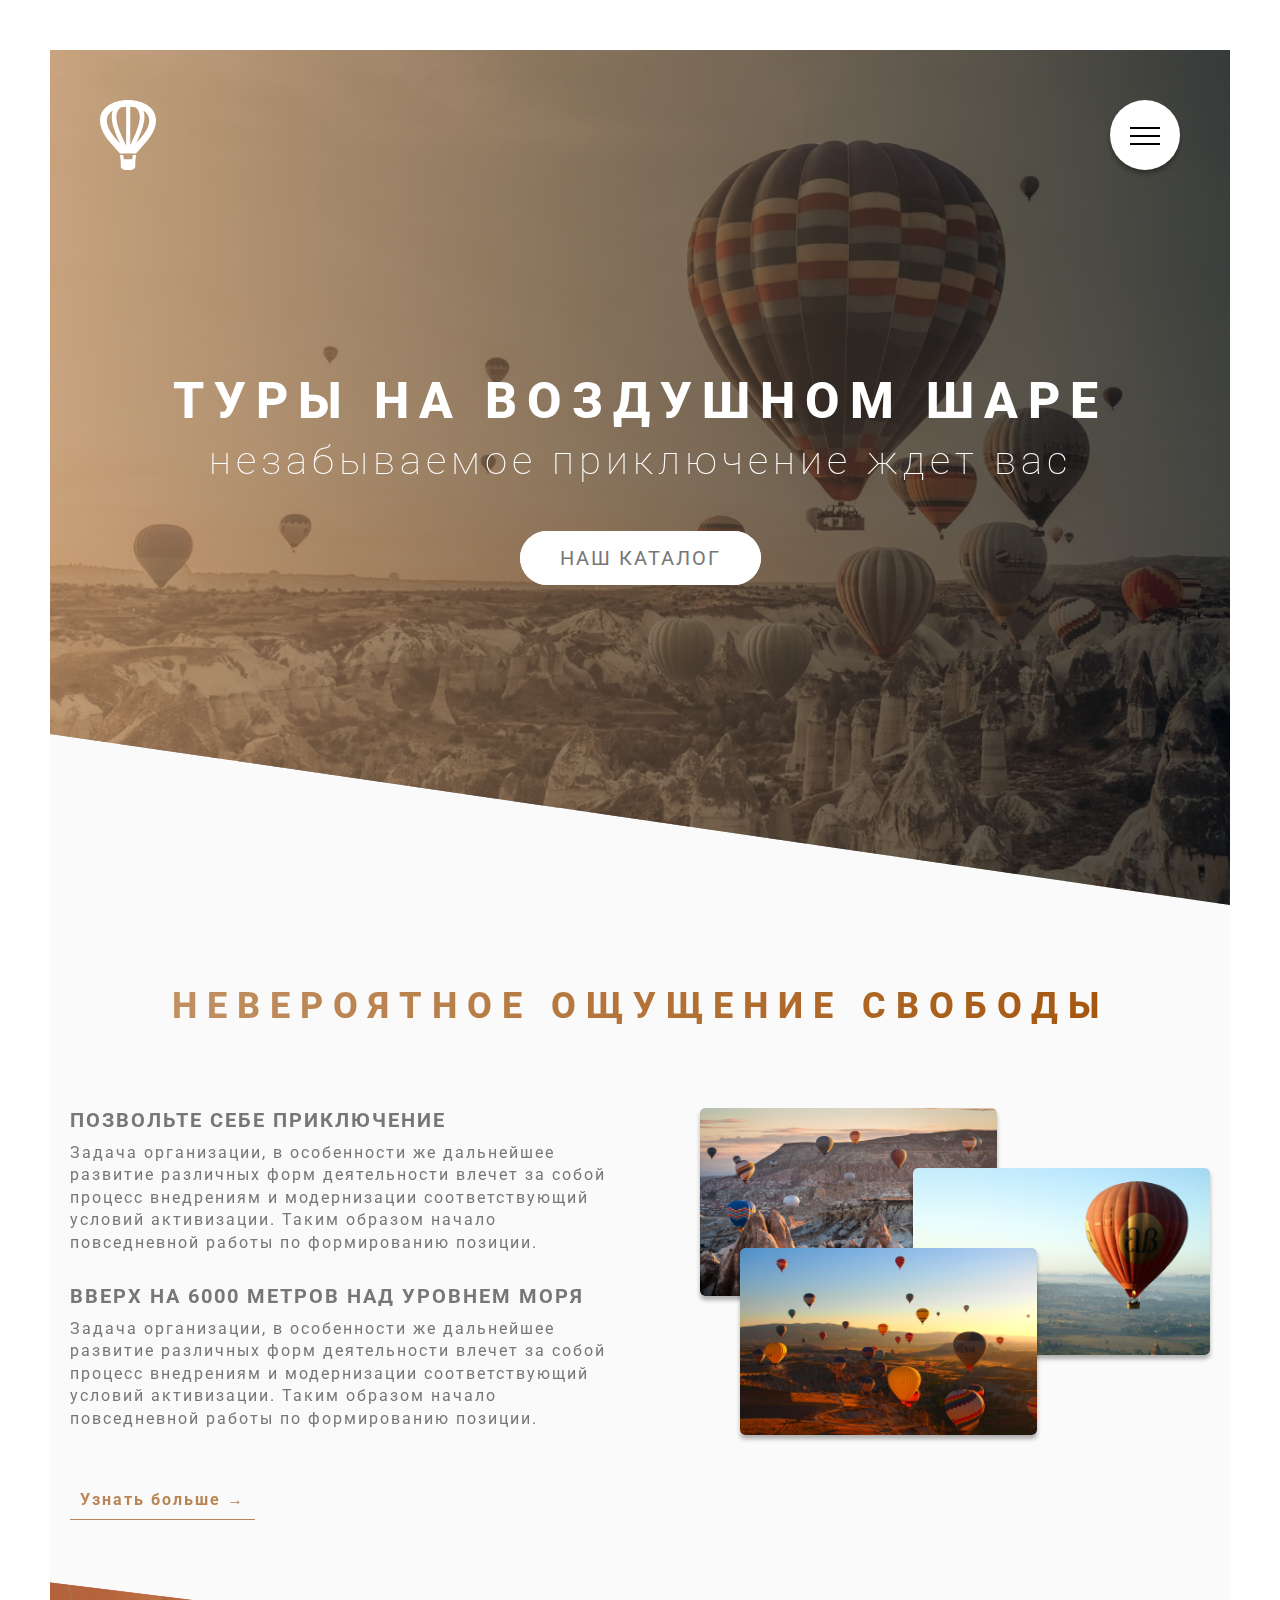
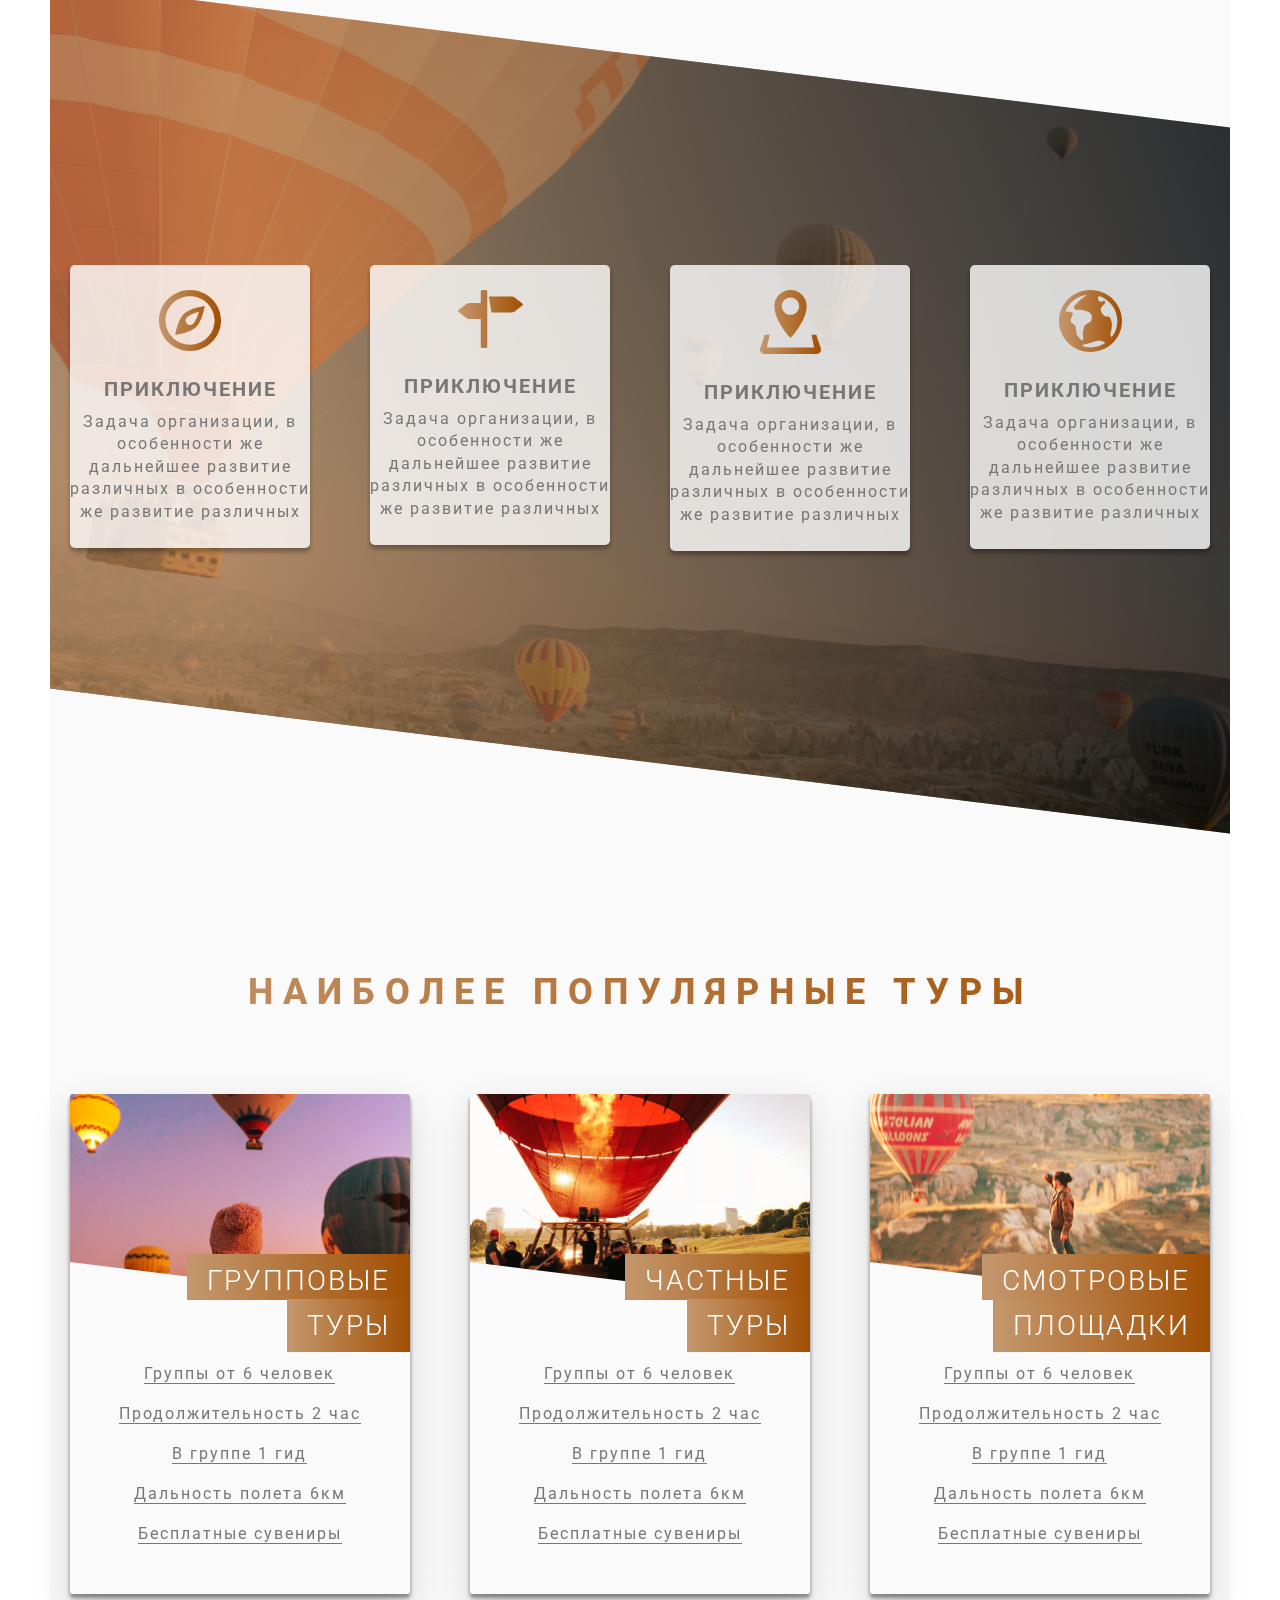
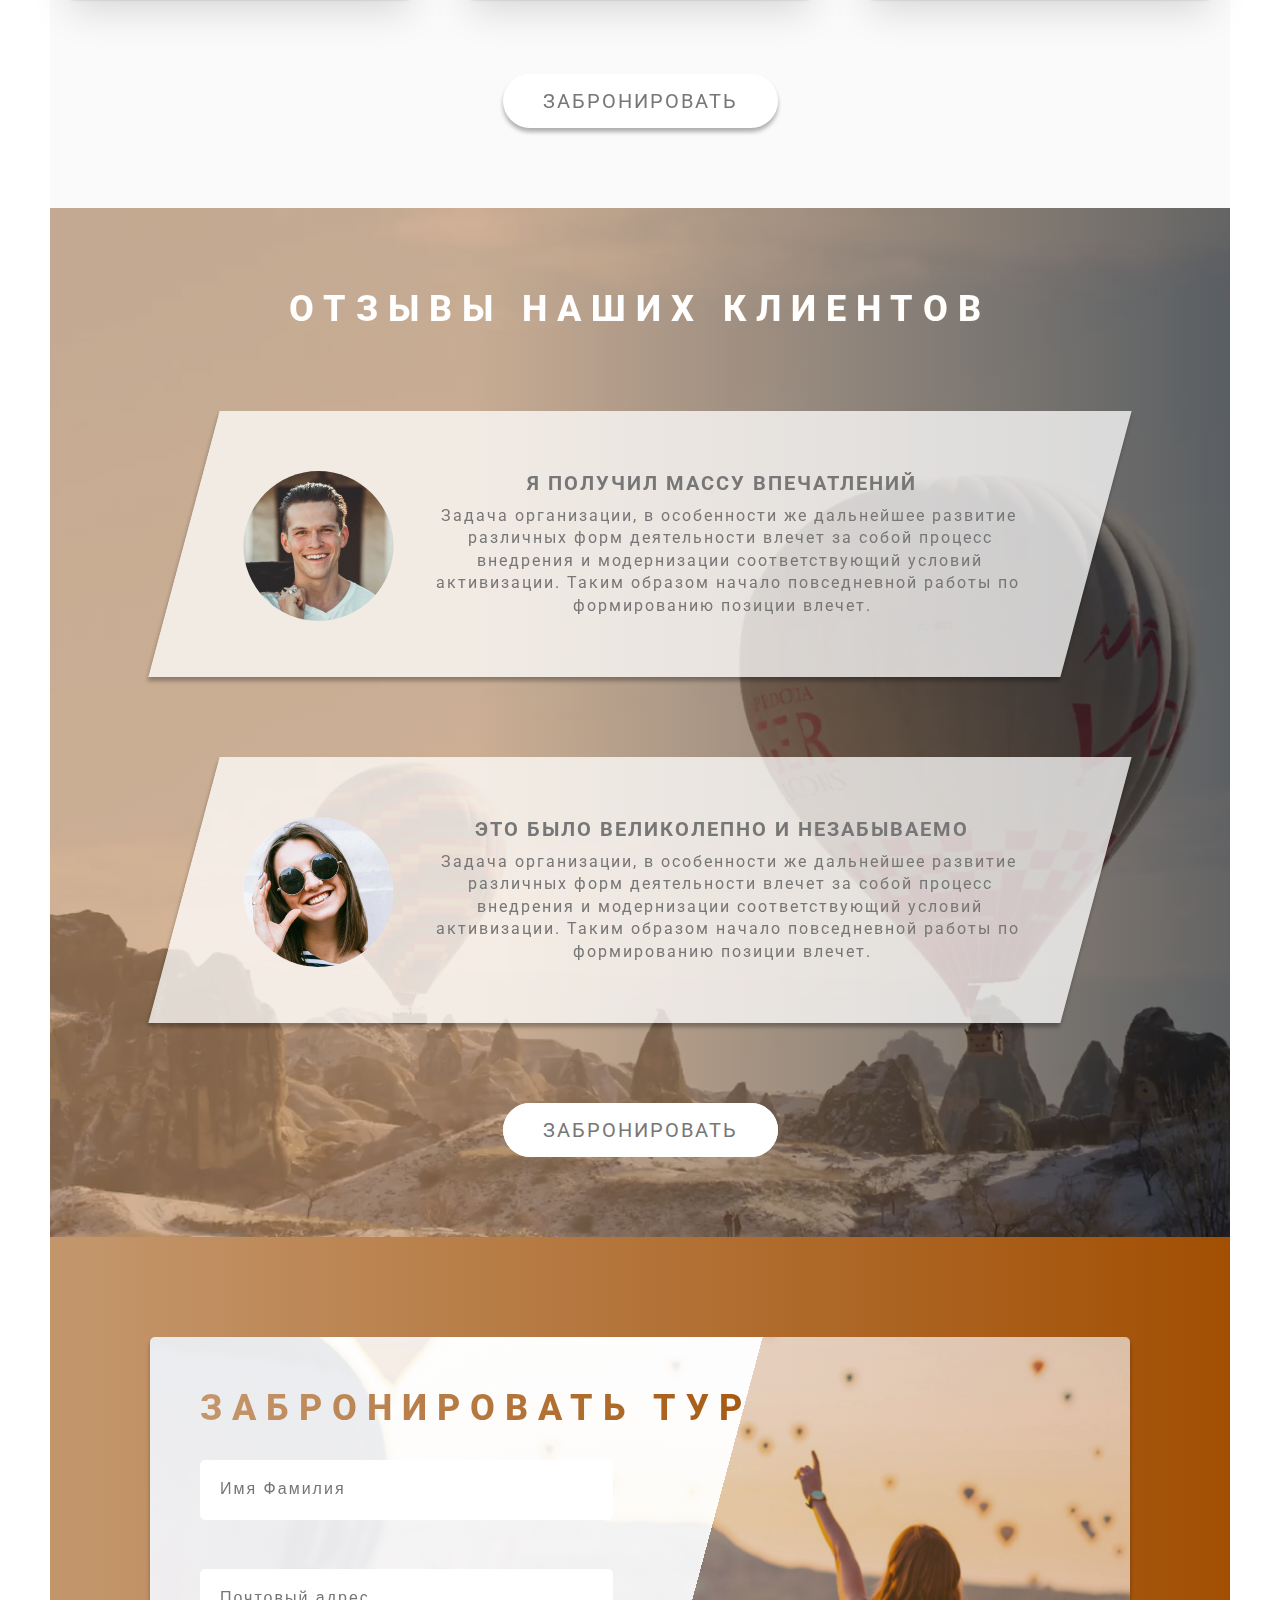
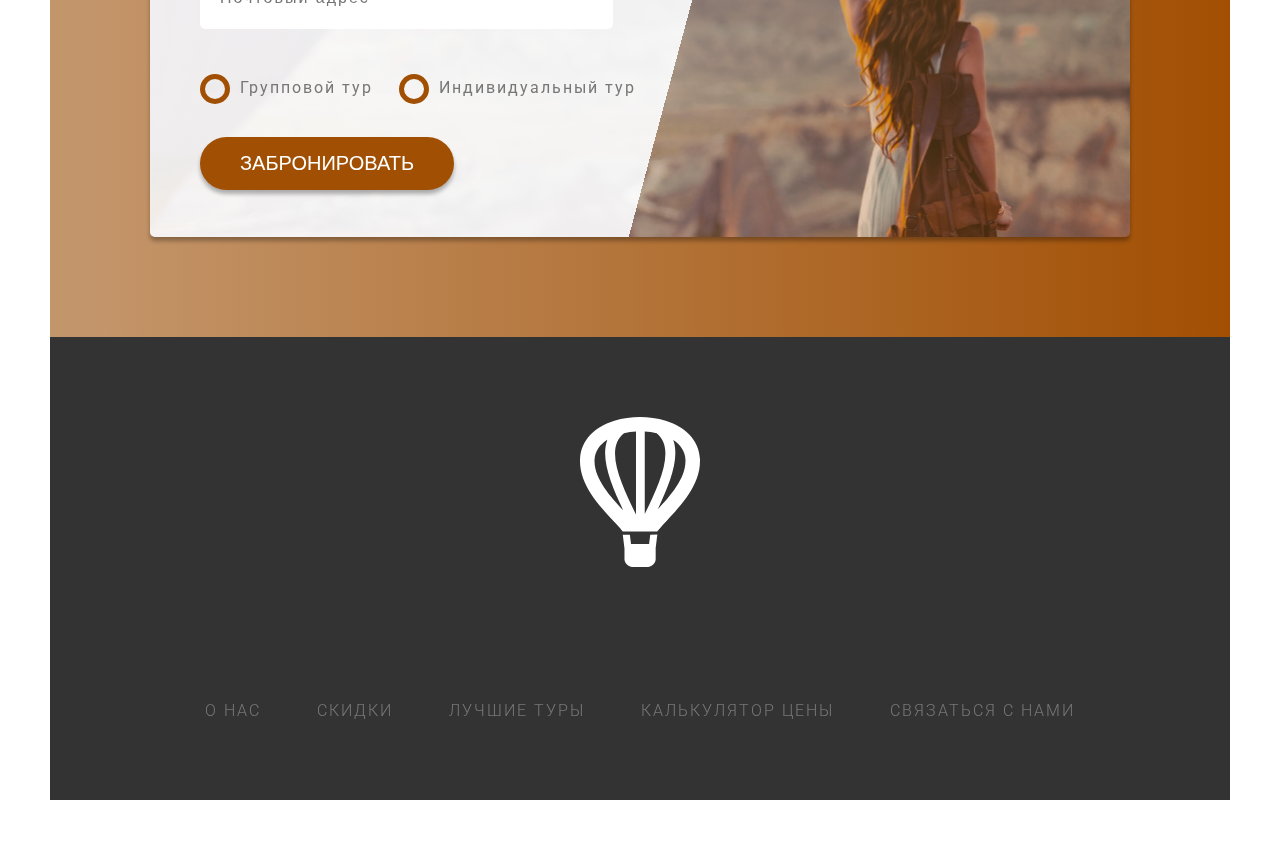
==== commit 98401dcf: "final edits" ====
--- a/index.html
+++ b/index.html
@@ -66,9 +66,26 @@
 
                     <div class="col-1-of-2">
                         <div class="composition">
-                            <img class="composition__photo composition__photo_n1" src="img/first.png" alt="photo-ballons-1">
-                            <img class="composition__photo composition__photo_n2" src="img/second.png" alt="photo-ballons-2">
-                            <img class="composition__photo composition__photo_n3" src="img/third.png" alt="photo-ballons-3">
+                            <img 
+                            class="composition__photo composition__photo_n1" 
+                            src="img/first.png" 
+                            srcset="img/first.png 954w, img/first-small.png 318w" 
+                            sizes="(max-width: 1240px) 23vw, (max-width: 900px) 43vw, (max-width: 600px) 47vw, 300px" 
+                            alt="photo-ballons-1">
+
+                            <img 
+                            class="composition__photo composition__photo_n2" 
+                            src="img/second.png"
+                            srcset="img/second.png 954w, img/second-small.png 318w" 
+                            sizes="(max-width: 1240px) 23vw, (max-width: 900px) 43vw, (max-width: 600px) 47vw, 300px" 
+                            alt="photo-ballons-2">
+
+                            <img 
+                            class="composition__photo composition__photo_n3" 
+                            src="img/third.png" 
+                            srcset="img/third.png 954w, img/third-small.png 318w" 
+                            sizes="(max-width: 1240px) 23vw, (max-width: 900px) 43vw, (max-width: 600px) 47vw, 300px"
+                            alt="photo-ballons-3">
                         </div>
                     </div>
                 </div>
--- a/css/style.css
+++ b/css/style.css
@@ -1 +1 @@
-@keyframes LeftToRight{0%{opacity:0;transform:translate(-10rem)}80%{transform:translate(1rem)}100%{opacity:1;transform:translate(0rem)}}@keyframes RightToLeft{0%{opacity:0;transform:translate(10rem)}80%{transform:translate(-1rem)}100%{opacity:1;transform:translate(0rem)}}@keyframes BtnToUp{0%{opacity:0;transform:translateY(5rem)}100%{opacity:1;transform:translateY(0rem)}}*,::after,::before{margin:0;padding:0;box-sizing:border-box}html{font-size:62.5%}@media(max-width: 1240px){html{font-size:56.25%}}@media(max-width: 900px){html{font-size:50%}}@media(max-width: 600px){html{font-size:30%}}@media(min-width: 1800px){html{font-size:75%}}body{padding:5rem;background-color:#fff}.container{background-color:#fafafa;position:relative;z-index:0}body{font-family:"Roboto",sans-serif;font-weight:400;color:#777;font-size:1.6rem;letter-spacing:.2rem}.title-first{color:#fff}.title-first__main{display:block;font-weight:800;font-size:5rem;line-height:6rem;letter-spacing:1rem;text-transform:uppercase;margin-bottom:1rem;animation-name:LeftToRight;animation-duration:1.5s;animation-delay:1s;animation-timing-function:ease;backface-visibility:hidden}@media(max-width: 1240px){.title-first__main{font-size:4rem}}@media(max-width: 900px){.title-first__main{font-size:3.6rem;letter-spacing:.4rem;margin-bottom:.4rem}}.title-first__secondary{display:block;font-weight:100;font-size:4rem;line-height:4rem;letter-spacing:.5rem;animation-name:RightToLeft;animation-duration:1.5s;animation-delay:1s;animation-timing-function:ease;backface-visibility:hidden;margin-bottom:5rem}@media(max-width: 1240px){.title-first__secondary{font-size:3rem;margin-bottom:2rem}}@media(max-width: 900px){.title-first__secondary{font-size:3rem;letter-spacing:.3rem;margin-bottom:5rem}}@media(max-width: 900px){.title-first__secondary{letter-spacing:1rem}}.title-secondary{text-align:center;font-size:3.6rem;line-height:4.3rem;letter-spacing:1rem;font-weight:800;background:linear-gradient(90deg, #C3956A 3.65%, #A24F03 100%);-webkit-background-clip:text;color:rgba(0,0,0,0);transition:all .4s;backface-visibility:hidden}.title-secondary:hover{transform:skewY(1deg) skewX(12deg) scale(1.1);text-shadow:0rem .4rem .4rem rgba(0,0,0,.25)}.title-secondary_white{color:#fff}.title-secondary_left{text-align:left}@media(max-width: 1240px){.title-secondary{font-size:2.8rem}}.title-third{font-weight:700;font-size:2rem;letter-spacing:.2rem;text-transform:uppercase}@media(max-width: 1240px){.title-third{font-size:1.7rem}}.paragraph{font-weight:400;font-size:1.6rem;letter-spacing:.2rem;line-height:140%}@media(max-width: 1240px){.paragraph{font-size:1.4rem}}@media(max-width: 900px){.paragraph{letter-spacing:.1rem}}.margin-bottom-10px{margin-bottom:1rem}.margin-bottom-30px{margin-bottom:3rem}.margin-bottom-50px{margin-bottom:5rem}@media(max-width: 900px){.margin-bottom-50px{margin-bottom:8rem}}.margin-bottom-80px{margin-bottom:8rem}@media(max-width: 900px){.margin-bottom-80px{margin-bottom:4rem}}.text-align-center{text-align:center}.btn,.btn:link,.btn:visited{display:inline-block;text-transform:uppercase;text-decoration:none;color:#777;font-size:2rem;padding:1.5rem 4rem;background:#fff;border-radius:5rem;transition:all .3s;position:relative;border:none}@media(max-width: 1240px){.btn,.btn:link,.btn:visited{font-size:1.6rem}}@media(max-width: 900px){.btn,.btn:link,.btn:visited{font-size:2rem;padding:2rem 4rem}}.btn:hover{transform:translateY(-0.4rem);box-shadow:0rem .4rem .4rem rgba(0,0,0,.3)}.btn:hover::after{opacity:0;transform:scaleX(1.5) scaleY(1.7)}.btn:active{transform:translateY(-0.2rem);box-shadow:0rem .4rem .4rem rgba(0,0,0,.1)}.btn::after{content:"";background:#fff;width:100%;height:100%;border-radius:5rem;display:inline-block;position:absolute;top:0;left:0;z-index:-1;transition:all .4s}.btn_animated{animation:BtnToUp .7s ease-out 1s;animation-fill-mode:backwards}.btn_shadow{box-shadow:0rem .4rem .4rem rgba(0,0,0,.3)}.btn_brown,.btn_brown:link,.btn_brown:visited{background:#a14f03;color:#fff;box-shadow:0rem .4rem .4rem rgba(0,0,0,.3)}.btn_brown::after{background:#a14f03}.btn-text:link,.btn-text:visited{font-weight:700;font-size:1.6rem;line-height:1.9rem;letter-spacing:.2rem;color:#ba8554;text-decoration:none;padding:1rem;border-bottom:.1rem #ba8554 solid;display:inline-block;transition:.5 all}.btn-text:hover{background:#ba8554;color:#fff;box-shadow:0rem .4rem .4rem rgba(0,0,0,.3);transform:translateY(-0.2rem)}.btn-text:active{transform:translateY(0rem)}.composition{position:relative}.composition__photo{width:55%;box-shadow:0rem .4rem .4rem rgba(0,0,0,.3);border-radius:.5rem;position:absolute;z-index:5;transition:all .3s}.composition__photo_n1{top:0rem;left:3rem}.composition__photo_n2{top:6rem;right:0rem}.composition__photo_n3{top:14rem;left:7rem}.composition__photo:hover{transform:scale(1.1);z-index:10;outline:1rem solid #ba8554;outline-offset:1rem}.composition:hover .composition__photo:not(:hover){transform:scale(0.95)}.adventure-cards{padding:2.5rem 0;text-align:center;background:rgba(255,255,255,.8);border-radius:.5rem;box-shadow:0rem .4rem .4rem rgba(0,0,0,.3);transition:all .3s}.adventure-cards__icon{margin-bottom:2.2rem}.adventure-cards:hover{transform:translateY(-1.5rem)}@media(max-width: 900px){.adventure-cards{transform:translateY(-1rem)}}.card-tour{height:50rem;perspective:150rem;-moz-perspective:150rem;position:relative}.card-tour__side{height:50rem;transition:1s all ease-out;position:absolute;top:0;left:0;width:100%;backface-visibility:hidden;box-shadow:0 .4rem .4rem rgba(0,0,0,.25),0 .4rem .4rem rgba(0,0,0,.25),0 1.5rem 4rem rgba(0,0,0,.15);border-radius:.3rem;overflow:hidden}.card-tour__side_back{color:#fff;background:green;transform:rotateY(180deg);background:linear-gradient(156.85deg, #C3956A 3.65%, #A24F03 100%)}@media(max-width: 1240px){.card-tour__side{height:52rem}}.card-tour:hover .card-tour__side_front{transform:rotateY(-180deg)}.card-tour:hover .card-tour__side_back{transform:rotateY(0deg)}.card-tour__img{background-blend-mode:hard-light;height:21rem;clip-path:polygon(0 0, 100% 0%, 100% 100%, 0 80%);margin-bottom:6rem}.card-tour__img_1{background:#ba8554 url(../img/card-tour-1.jpg) center/cover no-repeat}.card-tour__img_2{background:#ba8554 url(../img/card-tour-2.jpg) center/cover no-repeat}.card-tour__img_3{background:#ba8554 url(../img/card-tour-3.jpg) center/cover no-repeat}@media(max-width: 900px){.card-tour__img{height:30rem}}.card-tour__title{font-weight:300;font-size:2.8rem;letter-spacing:.2rem;color:#fff;text-align:right;position:absolute;top:17rem;right:0rem}@media(max-width: 900px){.card-tour__title{top:26rem;font-size:3.5rem}}.card-tour__span{background:linear-gradient(90deg, #C3956A 3.65%, #A24F03 100%);padding:1rem 2rem .3rem 2rem}.card-tour__span_2{position:absolute;top:3.5rem;right:0;padding-bottom:1rem}@media(max-width: 900px){.card-tour__span_2{top:3.7rem}}.card-tour__descr ul{list-style:none;text-align:center;margin:0 auto;width:75%}.card-tour__descr ul li{font-size:1.6rem;letter-spacing:.2rem;border-bottom:.1rem solid #777;display:inline-block}.card-tour__descr ul li:not(:last-child){margin-bottom:2rem}.card-tour__backside-box{position:absolute;text-align:center;top:50%;left:50%;transform:translate(-50%, -50%)}.card-tour__text{margin-bottom:8.7rem;margin-bottom:8.7rem;letter-spacing:.2rem;font-weight:300;font-size:2rem}.card-tour__text_1{font-weight:300;font-size:2rem}@media(max-width: 900px){.card-tour__text_1{font-size:3rem}}.card-tour__text_2{font-weight:500;font-size:6rem}@media(max-width: 900px){.card-tour__text_2{font-size:9rem}}.feedBack-card{width:80%;background:rgba(255,255,255,.75);box-shadow:0rem .4rem .4rem rgba(0,0,0,.3);margin:0 auto;padding:6rem;transform:skewX(-15deg)}.feedBack-card>*{transform:skewX(15deg)}.feedBack-card__img{width:15rem;height:15rem;float:left;border-radius:100rem;shape-outside:circle(50% at 50% 50%);-webkit-shape-outside:circle(50% at 50% 50%);margin-right:4rem;overflow:hidden;position:relative}.feedBack-card__img img{height:100%;transform:scale(1.2);transition:all .4s}.feedBack-card__name{position:absolute;top:50%;left:50%;transform:translate(-50%, -20%);font-weight:400;font-size:2rem;letter-spacing:2px;color:#fff;opacity:0;transition:all .4s;text-shadow:0rem .4rem .4rem rgba(0,0,0,.3)}.feedBack-card:hover .feedBack-card__name{opacity:1;transform:translate(-50%, -50%)}.feedBack-card:hover img{transform:scale(1);filter:blur(0.35rem) brightness(70%)}.bg-video{position:absolute;top:0;left:0;width:100%;height:100%;z-index:-2;object-fit:cover}.bg-gradient{position:absolute;top:0;left:0;width:100%;height:100%;z-index:-1;background:linear-gradient(90deg, rgba(186, 133, 84, 0.6) 35.94%, rgba(0, 0, 0, 0.6) 100%)}.book{height:50rem;background:linear-gradient(105deg, rgba(255, 255, 255, 0.9) 55%, rgba(186, 133, 84, 0.3) 55%, rgba(161, 79, 3, 0.3) 100%),url(../img/pexels-taryn-elliott.jpg) center/cover no-repeat;box-shadow:0rem .4rem .4rem rgba(0,0,0,.3);border-radius:.5rem;overflow:hidden}.form{width:70%;padding-top:5rem;padding-left:5rem}.form__group:not(:last-child){margin-bottom:2rem}.form__group:nth-child(4){margin-bottom:4rem}@media(max-width: 1240px){.form__group:not(:last-child){margin-bottom:0rem}.form__group:nth-child(4){margin-bottom:2rem}}.form__label{font-size:1.6rem;font-weight:400;letter-spacing:.2rem;display:block;margin-top:1rem;margin-left:1.5rem;transition:all .4s}.form__input{font-size:1.6rem;letter-spacing:.2rem;font-weight:400;color:#000;background:#fff;padding:2rem 0rem 2rem 2rem;border:none;border-bottom:.2rem solid rgba(0,0,0,0);border-radius:.5rem;width:65%}.form__input:focus-visible{outline:none;border-bottom:.3rem solid #66d763;box-shadow:0rem .4rem .4rem rgba(0,0,0,.3)}.form__input:focus:invalid{border-bottom:.3rem solid #d76363}.form__input:placeholder-shown+.form__label{opacity:0;visibility:none;transform:translateY(-1rem)}.form__group-radio{display:inline-block}.form__group-radio:not(:last-child){margin-right:2rem}@media(max-width: 1240px){.form__group-radio{display:block}.form__group-radio:not(:last-child){margin-bottom:2rem}}.form__input-radio{display:none}.form__label-radio{cursor:pointer;position:relative;padding-left:4rem}.form__button-radio{height:3rem;width:3rem;border-radius:50%;border:.5rem solid #a14f03;display:block;position:absolute;left:0;top:-0.4rem}.form__button-radio::after{content:"";display:block;height:1.5rem;width:1.5rem;border-radius:50%;background:#a14f03;position:absolute;top:50%;left:50%;transform:translate(-50%, -50%);opacity:0;transition:all .2s}.form__input-radio:checked~.form__label-radio .form__button-radio::after{opacity:1}.row{max-width:114rem;margin:0 auto}.row:not(:last-child){margin-bottom:8rem}.row::after{content:"";display:table;clear:both}@media(max-width: 1240px){.row{max-width:90.1rem}}@media(max-width: 900px){.row{max-width:60rem}}.col-1-of-2{width:calc((100% - 6rem)/2)}@media(max-width: 900px){.col-1-of-2{margin-bottom:4rem}}.col-1-of-3{width:calc((100% - 2 * 6rem)/3)}@media(max-width: 1240px){.col-1-of-3{width:calc((100% - 2 * 3rem)/3)}}@media(max-width: 900px){.col-1-of-3{margin-bottom:6rem}}.col-2-of-3{width:calc(2 * ((100% - 2 * 6rem) / 3) + 6rem)}.col-1-of-4{width:calc((100% - 3 * 6rem)/4)}@media(max-width: 1240px){.col-1-of-4{width:calc((100% - 3 * 3rem)/4)}}@media(max-width: 900px){.col-1-of-4{margin-bottom:3rem}}.col-2-of-4{width:calc(2 * ((100% - 3 * 6rem) / 4) + 6rem)}.col-3-of-4{width:calc(3 * ((100% - 3 * 6rem) / 4) + 2 * 6rem)}[class^=col-]{float:left}[class^=col-]:not(:last-child){margin-right:6rem}@media(max-width: 1240px){[class^=col-]:not(:last-child){margin-right:3rem}}@media(max-width: 900px){[class^=col-]{width:100%}}.header{position:relative;height:95vh;background:linear-gradient(90.05deg, rgba(186, 133, 84, 0.7) 0.03%, rgba(1, 1, 1, 0.7) 99.94%),url(../img/header-background.jpg) center/cover no-repeat;clip-path:polygon(0 0, 100% 0%, 100% 100%, 0 80%)}.header__logo{position:absolute;left:5rem;top:5rem;height:7rem;width:5.6rem}@media(max-width: 900px){.header__logo{left:3rem;top:3rem}}.header__box{position:absolute;top:50%;left:50%;transform:translate(-50%, -50%);width:100%;text-align:center}.footer{padding:8rem;background:#333}.footer__img{text-align:center}.footer__logo{width:12rem;margin-bottom:5rem}.footer__list{text-align:center}.footer__items{display:inline-block}.footer__items:not(:last-child){margin-right:5rem}@media(max-width: 1240px){.footer__items:not(:last-child){margin-right:1.6rem}}.footer__link:link,.footer__link:visited{text-decoration:none;color:#777;text-transform:uppercase;font-size:1.6rem;letter-spacing:.2rem;font-weight:300;display:inline-block;transition:all .3s}@media(max-width: 1240px){.footer__link:link,.footer__link:visited{font-size:1.4rem}}.footer__link:hover{transform:rotate(5deg) scale(1.2);color:#a14f03}.navigation__toggle{display:none}.navigation__button{background:#fff;height:7rem;width:7rem;border-radius:50%;position:fixed;right:10rem;top:10rem;z-index:200;text-align:center;cursor:pointer;box-shadow:0rem .4rem .4rem rgba(0,0,0,.3)}@media(max-width: 900px){.navigation__button{right:8rem;top:8rem}}.navigation__background{width:5rem;height:5rem;border-radius:50%;background:radial-gradient(#BA8554, #A14F03);position:fixed;right:11rem;top:11rem;z-index:100;transition:all .7s ease-out}@media(max-width: 900px){.navigation__background{right:9rem;top:9rem}}.navigation__nav{height:100vh;width:100%;position:fixed;top:0;right:0;z-index:150;opacity:0;width:0;transition:all .3s cubic-bezier(0.68, -0.6, 0.32, 1.6)}.navigation__list{position:absolute;top:50%;left:50%;transform:translate(-50%, -50%);list-style:none;width:100%}.navigation__item{text-align:center}.navigation__item:not(:last-child){margin-bottom:6rem}@media(max-width: 1240px){.navigation__item:not(:last-child){margin-bottom:3rem}}.navigation__link:link,.navigation__link:visited{text-decoration:none;font-weight:300;font-size:4rem;line-height:4.8rem;letter-spacing:.5rem;color:#fff;text-transform:uppercase;background:linear-gradient(120deg, transparent 0%, transparent 50%, #ffffff 50%);background-size:250%;padding:1rem 2rem;transition:all .3s;display:inline-block}@media(max-width: 1240px){.navigation__link:link,.navigation__link:visited{font-size:3rem}}.navigation__link:hover,.navigation__link:active{background-position:100%;color:#777;transform:translateX(1rem)}.navigation__toggle:checked~.navigation__background{transform:scale(80)}.navigation__toggle:checked~.navigation__nav{width:100%;opacity:1}.navigation__icon{position:relative;margin-top:3.5rem}.navigation__icon,.navigation__icon::before,.navigation__icon::after{width:3rem;height:.2rem;background:#000;display:inline-block;transition:all .2s}.navigation__icon::before,.navigation__icon::after{content:"";position:absolute;left:0}.navigation__icon::before{top:-0.8rem}.navigation__icon::after{top:.8rem}.navigation__button:hover .navigation__icon::before{top:-1.2rem}.navigation__button:hover .navigation__icon::after{top:1.2rem}.navigation__toggle:checked+.navigation__button .navigation__icon{background:rgba(0,0,0,0)}.navigation__toggle:checked+.navigation__button .navigation__icon::before{top:0;transform:rotate(135deg)}.navigation__toggle:checked+.navigation__button .navigation__icon::after{top:0;transform:rotate(-135deg)}.section-about{padding-top:8rem;min-height:75rem}@media(max-width: 1240px){.section-about{margin-bottom:4rem}}@media(max-width: 900px){.section-about{min-height:104rem}}.third-section-box{background:linear-gradient(91.4deg, rgba(186, 133, 84, 0.7) 16.34%, rgba(0, 0, 0, 0.7) 98.8%),url(../img/third-section-backgroung.png) center/cover no-repeat;padding:21rem 0rem;transform:skewY(7deg)}.third-section-box>*{transform:skewY(-7deg)}.section-tour{padding-top:21rem;margin-bottom:8rem}.section-feedBack{padding:8rem 0rem;position:relative}.section-book{padding:10rem;background:linear-gradient(90deg, #C3956A 3.65%, #A24F03 100%)}/*# sourceMappingURL=style.css.map */+@keyframes LeftToRight{0%{opacity:0;transform:translate(-10rem)}80%{transform:translate(1rem)}100%{opacity:1;transform:translate(0rem)}}@keyframes RightToLeft{0%{opacity:0;transform:translate(10rem)}80%{transform:translate(-1rem)}100%{opacity:1;transform:translate(0rem)}}@keyframes BtnToUp{0%{opacity:0;transform:translateY(5rem)}100%{opacity:1;transform:translateY(0rem)}}*,::after,::before{margin:0;padding:0;box-sizing:border-box}html{font-size:62.5%}@media only screen and (max-width: 1240px){html{font-size:56.25%}}@media only screen and (max-width: 900px){html{font-size:50%}}@media only screen and (max-width: 600px){html{font-size:35%}}@media only screen and (min-width: 1800px){html{font-size:75%}}body{padding:5rem;background-color:#fff}.container{background-color:#fafafa;position:relative;z-index:0}body{font-family:"Roboto",sans-serif;font-weight:400;color:#777;font-size:1.6rem;letter-spacing:.2rem}.title-first{color:#fff}.title-first__main{display:block;font-weight:800;font-size:5rem;line-height:6rem;letter-spacing:1rem;text-transform:uppercase;margin-bottom:1rem;animation-name:LeftToRight;animation-duration:1.5s;animation-delay:1s;animation-timing-function:ease;backface-visibility:hidden}@media only screen and (max-width: 1240px){.title-first__main{font-size:4rem}}@media only screen and (max-width: 900px){.title-first__main{font-size:3.9rem;letter-spacing:.4rem;margin-bottom:.4rem}}.title-first__secondary{display:block;font-weight:100;font-size:4rem;line-height:4rem;letter-spacing:.5rem;animation-name:RightToLeft;animation-duration:1.5s;animation-delay:1s;animation-timing-function:ease;backface-visibility:hidden;margin-bottom:5rem}@media only screen and (max-width: 1240px){.title-first__secondary{font-size:3rem;margin-bottom:2rem}}@media only screen and (max-width: 900px){.title-first__secondary{font-size:3rem;letter-spacing:.3rem;margin-bottom:5rem}}.title-secondary{text-align:center;font-size:3.6rem;line-height:4.3rem;letter-spacing:1rem;font-weight:800;background:linear-gradient(90deg, #C3956A 3.65%, #A24F03 100%);-webkit-background-clip:text;color:rgba(0,0,0,0);transition:all .4s;backface-visibility:hidden}.title-secondary:hover{transform:skewY(1deg) skewX(12deg) scale(1.1);text-shadow:0rem .4rem .4rem rgba(0,0,0,.25)}.title-secondary_white{color:#fff}.title-secondary_left{text-align:left}@media only screen and (max-width: 900px){.title-secondary_left{text-align:center}}@media only screen and (max-width: 1240px){.title-secondary{font-size:2.8rem}}@media only screen and (max-width: 900px){.title-secondary{letter-spacing:.8rem}}.title-third{font-weight:700;font-size:2rem;letter-spacing:.2rem;text-transform:uppercase}@media only screen and (max-width: 1240px){.title-third{font-size:1.7rem}}.paragraph{font-weight:400;font-size:1.6rem;letter-spacing:.2rem;line-height:140%}@media only screen and (max-width: 1240px){.paragraph{font-size:1.4rem}}@media only screen and (max-width: 900px){.paragraph{letter-spacing:.1rem}}@media only screen and (max-width: 600px){.paragraph{font-size:1.9rem}}.margin-bottom-10px{margin-bottom:1rem}.margin-bottom-30px{margin-bottom:3rem}.margin-bottom-50px{margin-bottom:5rem}@media only screen and (max-width: 900px){.margin-bottom-50px{margin-bottom:7rem}}.margin-bottom-80px{margin-bottom:8rem}@media only screen and (max-width: 900px){.margin-bottom-80px{margin-bottom:4rem}}.text-align-center{text-align:center}.btn,.btn:link,.btn:visited{display:inline-block;text-transform:uppercase;text-decoration:none;color:#777;font-size:2rem;padding:1.5rem 4rem;background:#fff;border-radius:5rem;transition:all .3s;position:relative;border:none}@media only screen and (max-width: 1240px){.btn,.btn:link,.btn:visited{font-size:1.6rem}}@media only screen and (max-width: 900px){.btn,.btn:link,.btn:visited{font-size:2rem;padding:2rem 4rem}}.btn:hover{transform:translateY(-0.4rem);box-shadow:0rem .4rem .4rem rgba(0,0,0,.3)}.btn:hover::after{opacity:0;transform:scaleX(1.5) scaleY(1.7)}.btn:active{transform:translateY(-0.2rem);box-shadow:0rem .4rem .4rem rgba(0,0,0,.1)}.btn::after{content:"";background:#fff;width:100%;height:100%;border-radius:5rem;display:inline-block;position:absolute;top:0;left:0;z-index:-1;transition:all .4s}.btn_animated{animation:BtnToUp .7s ease-out 1s;animation-fill-mode:backwards}.btn_shadow{box-shadow:0rem .4rem .4rem rgba(0,0,0,.3)}.btn_brown,.btn_brown:link,.btn_brown:visited{background:#a14f03;color:#fff;box-shadow:0rem .4rem .4rem rgba(0,0,0,.3)}.btn_brown::after{background:#a14f03}.btn-text:link,.btn-text:visited{font-weight:700;font-size:1.6rem;line-height:1.9rem;letter-spacing:.2rem;color:#ba8554;text-decoration:none;padding:1rem;border-bottom:.1rem #ba8554 solid;display:inline-block;transition:.5 all}.btn-text:hover{background:#ba8554;color:#fff;box-shadow:0rem .4rem .4rem rgba(0,0,0,.3);transform:translateY(-0.2rem)}.btn-text:active{transform:translateY(0rem)}@media only screen and (max-width: 600px){.btn-text:link,.btn-text:visited{font-size:1.9rem}}.composition{position:relative}.composition__photo{width:55%;box-shadow:0rem .4rem .4rem rgba(0,0,0,.3);border-radius:.5rem;position:absolute;z-index:5;transition:all .3s}.composition__photo_n1{top:0rem;left:3rem}.composition__photo_n2{top:6rem;right:0rem}.composition__photo_n3{top:14rem;left:7rem}.composition__photo:hover{transform:scale(1.1);z-index:10;outline:1rem solid #ba8554;outline-offset:1rem}.composition:hover .composition__photo:not(:hover){transform:scale(0.95)}.adventure-cards{padding:2.5rem 0;text-align:center;background:rgba(255,255,255,.8);border-radius:.5rem;box-shadow:0rem .4rem .4rem rgba(0,0,0,.3);transition:all .3s}.adventure-cards__icon{margin-bottom:2.2rem}.adventure-cards:hover{transform:translateY(-1.5rem)}@media only screen and (max-width: 900px){.adventure-cards{transform:translateY(-1rem)}}.card-tour{height:50rem;perspective:150rem;-moz-perspective:150rem;position:relative}.card-tour__side{height:50rem;transition:1s all ease-out;position:absolute;top:0;left:0;width:100%;backface-visibility:hidden;box-shadow:0 .4rem .4rem rgba(0,0,0,.25),0 .4rem .4rem rgba(0,0,0,.25),0 1.5rem 4rem rgba(0,0,0,.15);border-radius:.3rem;overflow:hidden}.card-tour__side_back{color:#fff;background:green;transform:rotateY(180deg);background:linear-gradient(156.85deg, #C3956A 3.65%, #A24F03 100%)}@media only screen and (max-width: 1240px){.card-tour__side{height:52rem}}@media only screen and (max-width: 900px),(hover: none){.card-tour{height:auto;box-shadow:0rem .4rem .4rem rgba(0,0,0,.3)}.card-tour__side{position:relative;height:auto;border-radius:0rem;transform:rotateY(0deg)}.card-tour__side_front{padding-bottom:38rem}.card-tour__side_back{clip-path:polygon(0 0, 100% 15%, 100% 100%, 0% 100%);padding-top:5rem;margin-top:-37rem}}.card-tour:hover .card-tour__side_front{transform:rotateY(-180deg)}.card-tour:hover .card-tour__side_back{transform:rotateY(0deg)}@media only screen and (max-width: 900px),(hover: none){.card-tour:hover .card-tour__side_front{transform:rotateY(0deg)}}.card-tour__img{background-blend-mode:hard-light;height:21rem;clip-path:polygon(0 0, 100% 0%, 100% 100%, 0 80%);margin-bottom:6rem}.card-tour__img_1{background:#ba8554 url(../img/card-tour-1.jpg) center/cover no-repeat}.card-tour__img_2{background:#ba8554 url(../img/card-tour-2.jpg) center/cover no-repeat}.card-tour__img_3{background:#ba8554 url(../img/card-tour-3.jpg) center/cover no-repeat}@media only screen and (max-width: 900px),(hover: none){.card-tour__img{height:30rem;margin-bottom:6rem}}.card-tour__title{font-weight:300;font-size:2.8rem;letter-spacing:.2rem;color:#fff;text-align:right;position:absolute;top:17rem;right:0rem}@media only screen and (max-width: 900px),(hover: none){.card-tour__title{top:26rem;font-size:3.5rem}}.card-tour__span{background:linear-gradient(90deg, #C3956A 3.65%, #A24F03 100%);padding:1rem 2rem .3rem 2rem}.card-tour__span_2{position:absolute;top:3.5rem;right:0;padding-bottom:1rem}@media only screen and (max-width: 900px),(hover: none){.card-tour__span_2{top:3.7rem}}.card-tour__descr ul{list-style:none;text-align:center;margin:0 auto;width:75%}.card-tour__descr ul li{font-size:1.6rem;letter-spacing:.2rem;border-bottom:.1rem solid #777;display:inline-block}.card-tour__descr ul li:not(:last-child){margin-bottom:2rem}@media only screen and (max-width: 900px),(hover: none){.card-tour__descr ul{width:50%}.card-tour__descr ul li{font-size:2rem}}.card-tour__backside-box{position:absolute;text-align:center;top:50%;left:50%;transform:translate(-50%, -50%)}@media only screen and (max-width: 900px),(hover: none){.card-tour__backside-box{position:relative;top:0%;left:0%;transform:translate(0%, 0%);padding:3rem}}.card-tour__text{margin-bottom:8.7rem;letter-spacing:.2rem;font-weight:300;font-size:2rem}.card-tour__text_1{font-weight:300;font-size:2rem}@media only screen and (max-width: 900px),(hover: none){.card-tour__text_1{font-size:3rem}}.card-tour__text_2{font-weight:500;font-size:6rem}@media only screen and (max-width: 900px),(hover: none){.card-tour__text_2{font-size:9rem}}@media only screen and (max-width: 900px),(hover: none){.card-tour__text{margin-bottom:3rem}}.feedBack-card{width:80%;background:rgba(255,255,255,.75);box-shadow:0rem .4rem .4rem rgba(0,0,0,.3);margin:0 auto;padding:6rem;transform:skewX(-15deg)}.feedBack-card>*{transform:skewX(15deg)}.feedBack-card__img{width:15rem;height:15rem;float:left;border-radius:100rem;shape-outside:circle(50% at 50% 50%);-webkit-shape-outside:circle(50% at 50% 50%);margin-right:4rem;overflow:hidden;position:relative}.feedBack-card__img img{height:100%;transform:scale(1.2);transition:all .4s}@media only screen and (max-width: 900px){.feedBack-card__img{float:none;margin:0 auto;margin-bottom:3rem}}@media only screen and (max-width: 900px){.feedBack-card{padding:3rem}}.feedBack-card__box{text-align:center}.feedBack-card__name{position:absolute;top:50%;left:50%;transform:translate(-50%, -20%);font-weight:400;font-size:2rem;letter-spacing:2px;color:#fff;opacity:0;transition:all .4s;text-shadow:0rem .4rem .4rem rgba(0,0,0,.3)}.feedBack-card:hover .feedBack-card__name{opacity:1;transform:translate(-50%, -50%)}.feedBack-card:hover img{transform:scale(1);filter:blur(0.35rem) brightness(70%)}.bg-video{position:absolute;top:0;left:0;width:100%;height:100%;z-index:-2;object-fit:cover}.bg-gradient{position:absolute;top:0;left:0;width:100%;height:100%;z-index:-1;background:linear-gradient(90deg, rgba(186, 133, 84, 0.6) 35.94%, rgba(0, 0, 0, 0.6) 100%)}.book{height:50rem;background:linear-gradient(105deg, rgba(255, 255, 255, 0.9) 55%, rgba(186, 133, 84, 0.3) 55%, rgba(161, 79, 3, 0.3) 100%),url(../img/pexels-taryn-elliott.jpg) center/cover no-repeat;box-shadow:0rem .4rem .4rem rgba(0,0,0,.3);border-radius:.5rem;overflow:hidden}@media only screen and (max-width: 900px){.book{background:rgba(255,255,255,.9)}}@media(min-resolution: 192dpi)and (min-width: 670px),(min-width: 1340px){.book{background:linear-gradient(105deg, rgba(255, 255, 255, 0.9) 55%, rgba(186, 133, 84, 0.3) 55%, rgba(161, 79, 3, 0.3) 100%),url(../img/pexels-taryn-elliott-big.jpg) center/cover no-repeat}}.form{width:70%;padding-top:5rem;padding-left:5rem}.form__group:not(:last-child){margin-bottom:2rem}.form__group:nth-child(4){margin-bottom:4rem}@media only screen and (max-width: 1240px){.form__group:not(:last-child){margin-bottom:0rem}.form__group:nth-child(4){margin-bottom:7%}}@media only screen and (max-width: 900px){.form{width:100%;padding-left:0rem;text-align:center}}.form__label{font-size:1.6rem;font-weight:400;letter-spacing:.2rem;display:block;margin-top:1rem;margin-left:1.5rem;transition:all .4s}.form__input{font-size:1.6rem;letter-spacing:.2rem;font-weight:400;color:#000;background:#fff;padding:2rem 0rem 2rem 2rem;border:none;border-bottom:.2rem solid rgba(0,0,0,0);border-radius:.5rem;width:65%}.form__input:focus-visible{outline:none;border-bottom:.3rem solid #66d763;box-shadow:0rem .4rem .4rem rgba(0,0,0,.3)}.form__input:focus:invalid{border-bottom:.3rem solid #d76363}@media only screen and (max-width: 900px){.form__input{width:90%}}.form__input:placeholder-shown+.form__label{opacity:0;visibility:none;transform:translateY(-1rem)}.form__group-radio{display:inline-block}.form__group-radio:not(:last-child){margin-right:2rem}@media only screen and (max-width: 1240px){.form__group-radio{display:block}.form__group-radio:not(:last-child){margin-bottom:2rem}}@media only screen and (max-width: 900px){.form__group-radio{text-align:left;margin-left:5%}}.form__input-radio{display:none}.form__label-radio{cursor:pointer;position:relative;padding-left:4rem}.form__button-radio{height:3rem;width:3rem;border-radius:50%;border:.5rem solid #a14f03;display:block;position:absolute;left:0;top:-0.4rem}.form__button-radio::after{content:"";display:block;height:1.5rem;width:1.5rem;border-radius:50%;background:#a14f03;position:absolute;top:50%;left:50%;transform:translate(-50%, -50%);opacity:0;transition:all .2s}.form__input-radio:checked~.form__label-radio .form__button-radio::after{opacity:1}.row{max-width:114rem;margin:0 auto}.row:not(:last-child){margin-bottom:8rem}.row::after{content:"";display:table;clear:both}@media only screen and (max-width: 1240px){.row{max-width:90.1rem}}@media only screen and (max-width: 900px){.row{max-width:60rem}}.col-1-of-2{width:calc((100% - 6rem)/2)}@media only screen and (max-width: 900px){.col-1-of-2{margin-bottom:4rem}}.col-1-of-3{width:calc((100% - 2 * 6rem)/3)}@media only screen and (max-width: 1240px){.col-1-of-3{width:calc((100% - 2 * 3rem)/3)}}@media only screen and (max-width: 900px){.col-1-of-3{margin-bottom:3rem}}.col-2-of-3{width:calc(2 * ((100% - 2 * 6rem) / 3) + 6rem)}.col-1-of-4{width:calc((100% - 3 * 6rem)/4)}@media only screen and (max-width: 1240px){.col-1-of-4{width:calc((100% - 3 * 3rem)/4)}}@media only screen and (max-width: 900px){.col-1-of-4{margin-bottom:3rem}}.col-2-of-4{width:calc(2 * ((100% - 3 * 6rem) / 4) + 6rem)}.col-3-of-4{width:calc(3 * ((100% - 3 * 6rem) / 4) + 2 * 6rem)}[class^=col-]{float:left}[class^=col-]:not(:last-child){margin-right:6rem}@media only screen and (max-width: 1240px){[class^=col-]:not(:last-child){margin-right:3rem}}@media only screen and (max-width: 900px){[class^=col-]{width:100%}}.header{position:relative;height:95vh;background:linear-gradient(90.05deg, rgba(186, 133, 84, 0.7) 0.03%, rgba(1, 1, 1, 0.7) 99.94%),url(../img/header-background.jpg) center/cover no-repeat;clip-path:polygon(0 0, 100% 0%, 100% 100%, 0 80%)}@media(min-resolution: 192dpi)and (min-width: 670px),(min-width: 1340px){.header{background:linear-gradient(90.05deg, rgba(186, 133, 84, 0.7) 0.03%, rgba(1, 1, 1, 0.7) 99.94%),url(../img/header-background-big.jpg) center/cover no-repeat}}.header__logo{position:absolute;left:5rem;top:5rem;height:7rem;width:5.6rem}@media only screen and (max-width: 900px){.header__logo{left:3rem;top:3rem}}.header__box{position:absolute;top:50%;left:50%;transform:translate(-50%, -50%);width:100%;text-align:center}.footer{padding:8rem;background:#333}.footer__img{text-align:center}.footer__logo{width:12rem;margin-bottom:5rem}.footer__list{text-align:center}.footer__items{display:inline-block}.footer__items:not(:last-child){margin-right:5rem}@media only screen and (max-width: 1240px){.footer__items:not(:last-child){margin-right:1.6rem}}@media only screen and (max-width: 900px){.footer__items{margin-bottom:1rem}}@media only screen and (max-width: 900px){.footer{padding:3rem}}.footer__link:link,.footer__link:visited{text-decoration:none;color:#777;text-transform:uppercase;font-size:1.6rem;letter-spacing:.2rem;font-weight:300;display:inline-block;transition:all .3s}@media only screen and (max-width: 1240px){.footer__link:link,.footer__link:visited{font-size:1.4rem}}@media only screen and (max-width: 900px){.footer__link:link,.footer__link:visited{letter-spacing:.1rem}}.footer__link:hover{transform:rotate(5deg) scale(1.2);color:#a14f03}@media only screen and (max-width: 600px){.footer__link:link,.footer__link:visited{font-size:1.9rem}}.navigation__toggle{display:none}.navigation__button{background:#fff;height:7rem;width:7rem;border-radius:50%;position:fixed;right:10rem;top:10rem;z-index:200;text-align:center;cursor:pointer;box-shadow:0rem .4rem .4rem rgba(0,0,0,.3)}@media only screen and (max-width: 900px){.navigation__button{right:8rem;top:8rem}}.navigation__background{width:5rem;height:5rem;border-radius:50%;background:radial-gradient(#BA8554, #A14F03);position:fixed;right:11rem;top:11rem;z-index:100;transition:all .7s ease-out}@media only screen and (max-width: 900px){.navigation__background{right:9rem;top:9rem}}.navigation__nav{height:100vh;width:100%;position:fixed;top:0;right:0;z-index:150;opacity:0;width:0;transition:all .3s cubic-bezier(0.68, -0.6, 0.32, 1.6)}.navigation__list{position:absolute;top:50%;left:50%;transform:translate(-50%, -50%);list-style:none;width:100%}.navigation__item{text-align:center}.navigation__item:not(:last-child){margin-bottom:6rem}@media only screen and (max-width: 1240px){.navigation__item:not(:last-child){margin-bottom:3rem}}.navigation__link:link,.navigation__link:visited{text-decoration:none;font-weight:300;font-size:4rem;line-height:4.8rem;letter-spacing:.5rem;color:#fff;text-transform:uppercase;background:linear-gradient(120deg, transparent 0%, transparent 50%, #ffffff 50%);background-size:250%;padding:1rem 2rem;transition:all .3s;display:inline-block}@media only screen and (max-width: 1240px){.navigation__link:link,.navigation__link:visited{font-size:3rem}}.navigation__link:hover,.navigation__link:active{background-position:100%;color:#777;transform:translateX(1rem)}.navigation__toggle:checked~.navigation__background{transform:scale(80)}.navigation__toggle:checked~.navigation__nav{width:100%;opacity:1}.navigation__icon{position:relative;margin-top:3.5rem}.navigation__icon,.navigation__icon::before,.navigation__icon::after{width:3rem;height:.2rem;background:#000;display:inline-block;transition:all .2s}.navigation__icon::before,.navigation__icon::after{content:"";position:absolute;left:0}.navigation__icon::before{top:-0.8rem}.navigation__icon::after{top:.8rem}.navigation__button:hover .navigation__icon::before{top:-1.2rem}.navigation__button:hover .navigation__icon::after{top:1.2rem}.navigation__toggle:checked+.navigation__button .navigation__icon{background:rgba(0,0,0,0)}.navigation__toggle:checked+.navigation__button .navigation__icon::before{top:0;transform:rotate(135deg)}.navigation__toggle:checked+.navigation__button .navigation__icon::after{top:0;transform:rotate(-135deg)}.section-about{padding-top:8rem;min-height:75rem}@media only screen and (max-width: 1240px){.section-about{margin-bottom:4rem}}@media only screen and (max-width: 900px){.section-about{min-height:104rem}}@media only screen and (max-width: 600px){.section-about{margin-bottom:9rem}}.third-section-box{background:linear-gradient(91.4deg, rgba(186, 133, 84, 0.7) 16.34%, rgba(0, 0, 0, 0.7) 98.8%),url(../img/third-section-backgroung.png) center/cover no-repeat;padding:21rem 0rem;transform:skewY(7deg)}.third-section-box>*{transform:skewY(-7deg)}@media(min-resolution: 192dpi)and (min-width: 670px),(min-width: 1340px){.third-section-box{background:linear-gradient(91.4deg, rgba(186, 133, 84, 0.7) 16.34%, rgba(0, 0, 0, 0.7) 98.8%),url(../img/third-section-backgroung.png) center/cover no-repeat}}.section-tour{padding-top:21rem;margin-bottom:8rem}@media only screen and (max-width: 900px){.section-tour{padding-top:15rem;margin-bottom:11rem}}.section-feedBack{padding:8rem 0rem;position:relative}.section-book{padding:10rem;background:linear-gradient(90deg, #C3956A 3.65%, #A24F03 100%)}@media only screen and (max-width: 900px){.section-book{padding:7rem}}/*# sourceMappingURL=style.css.map */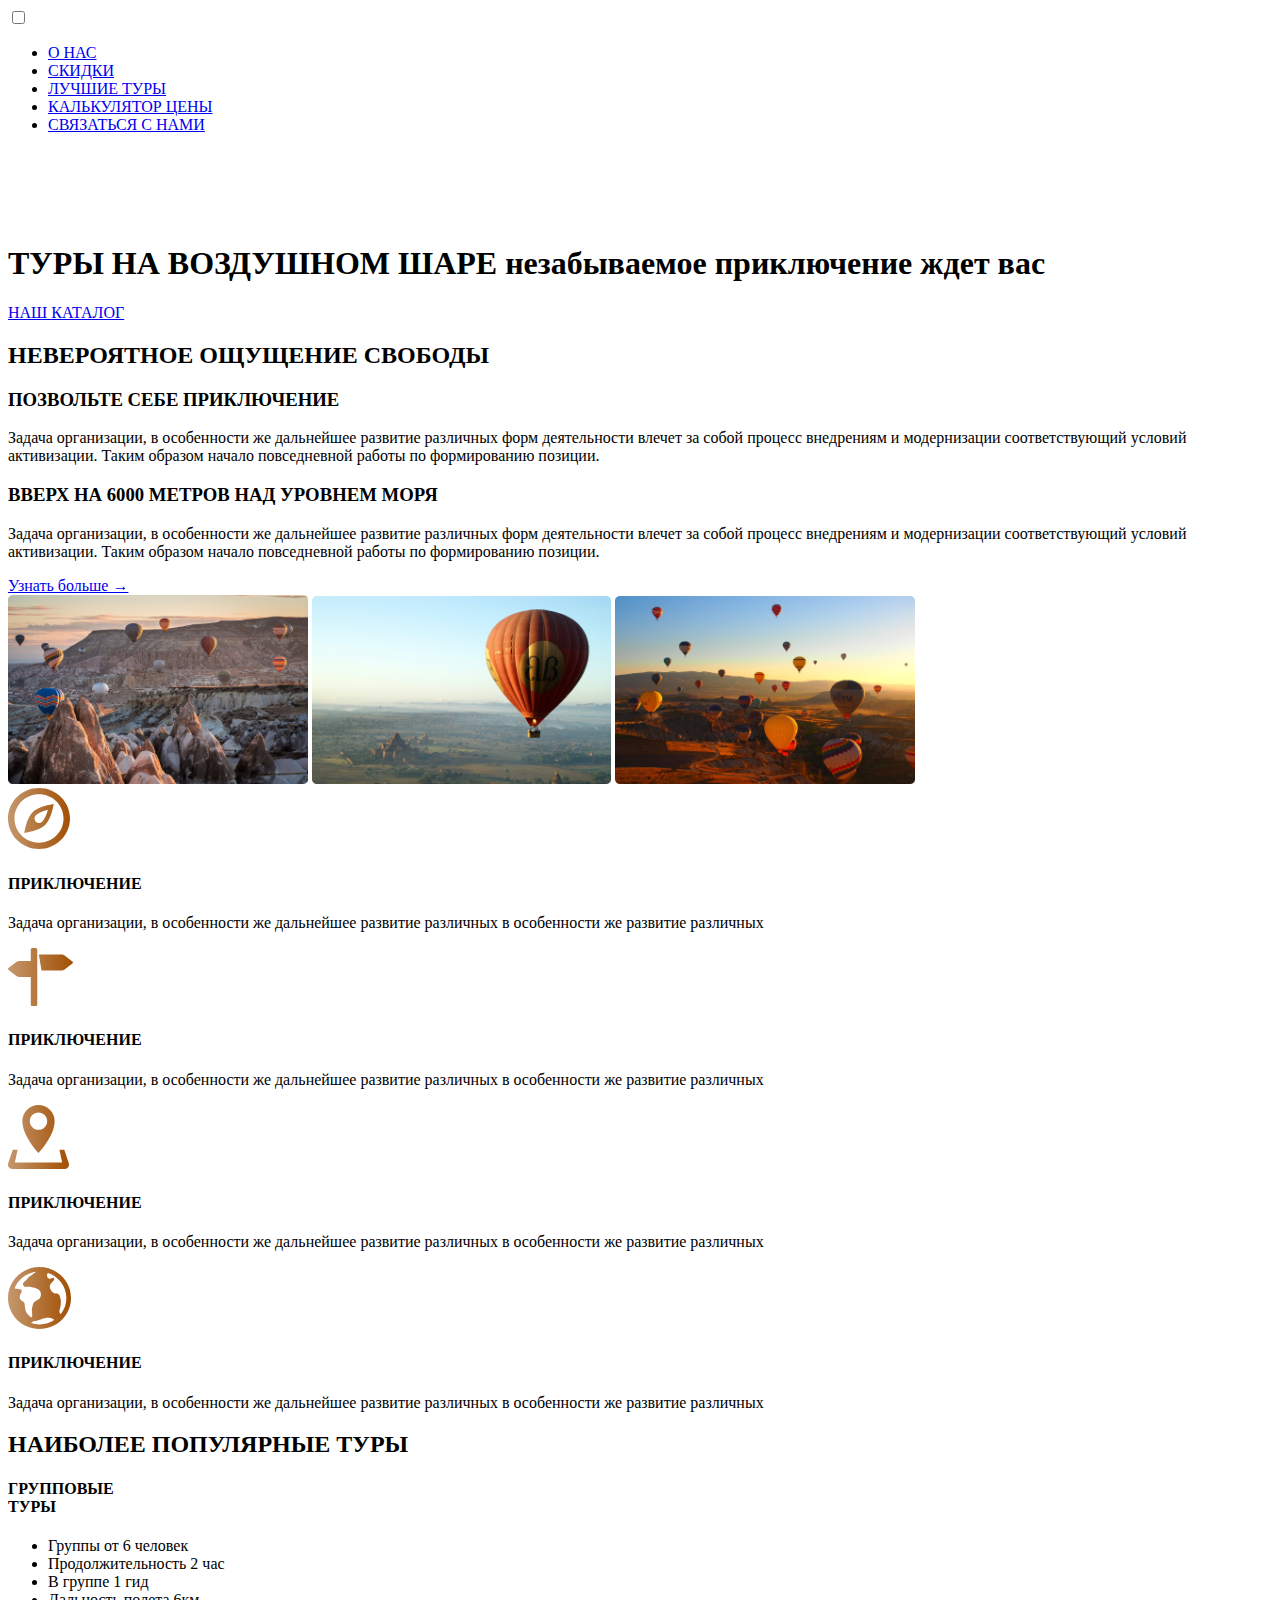
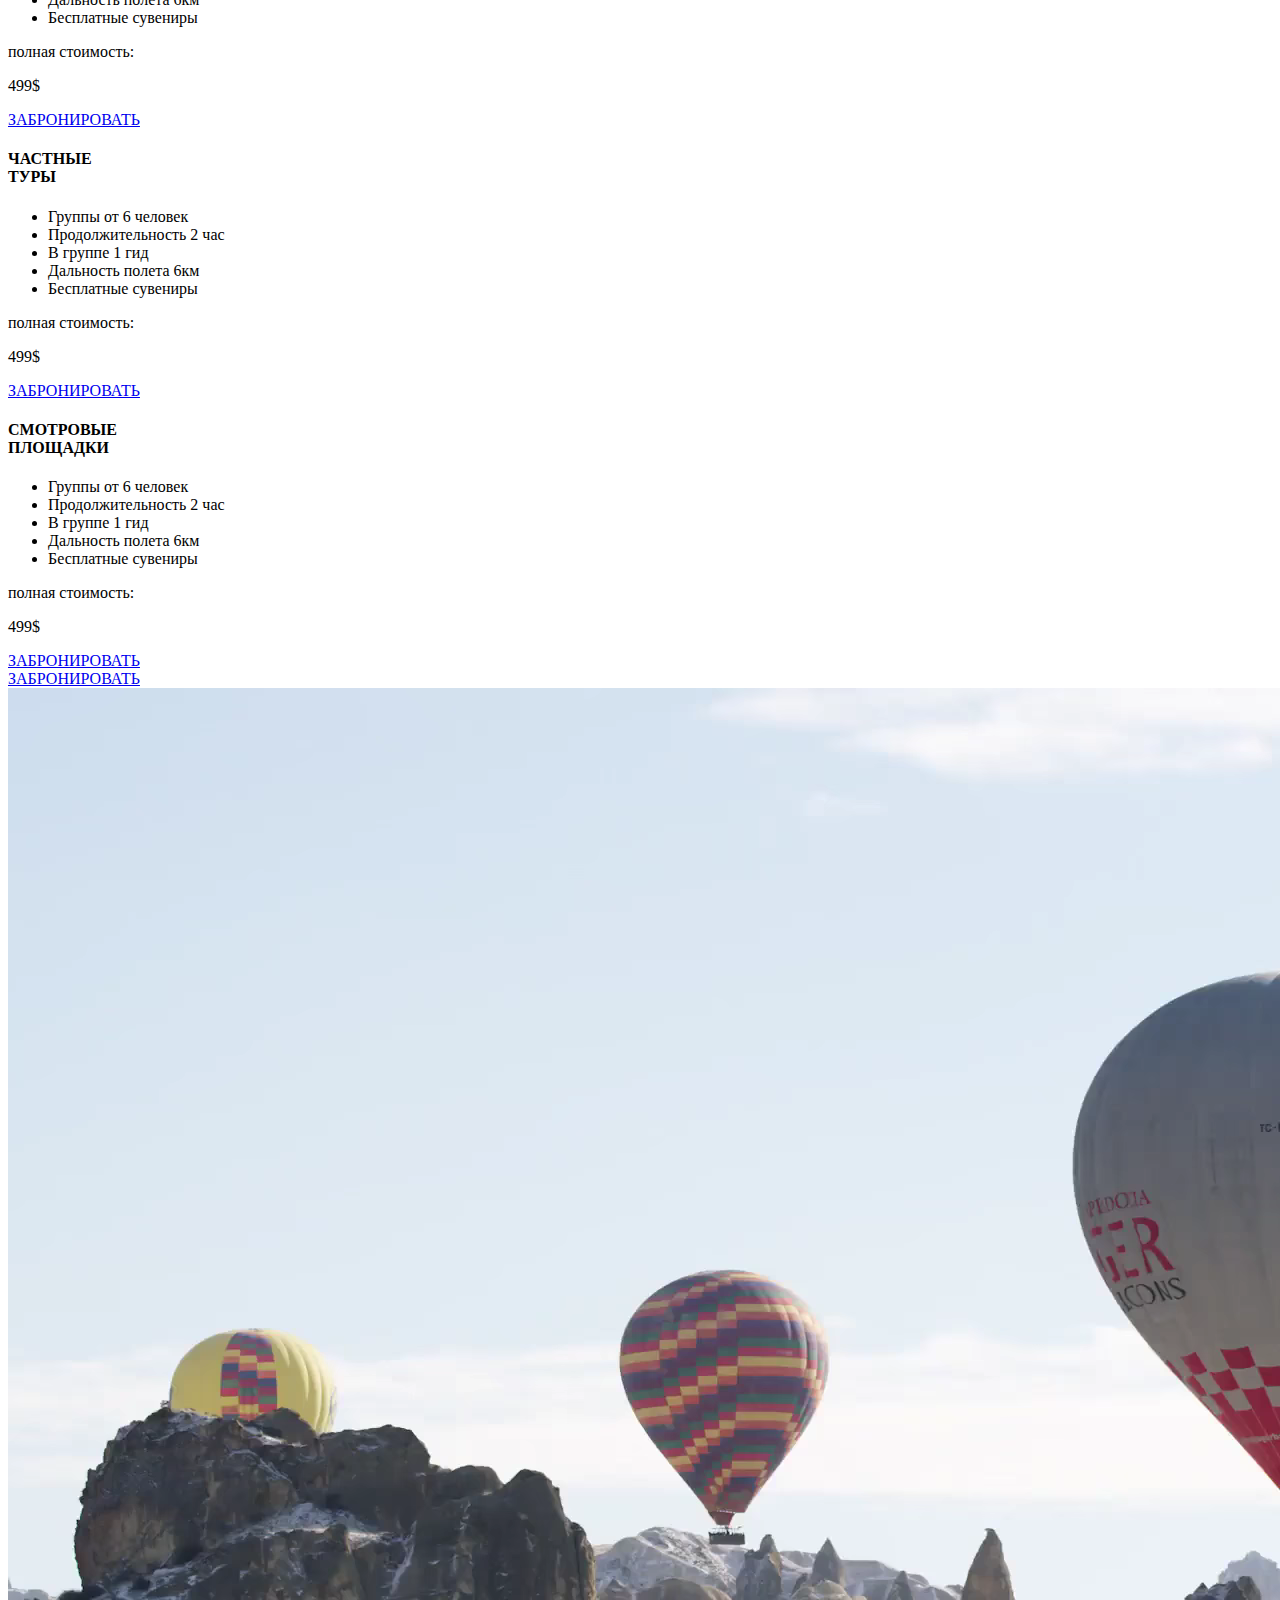
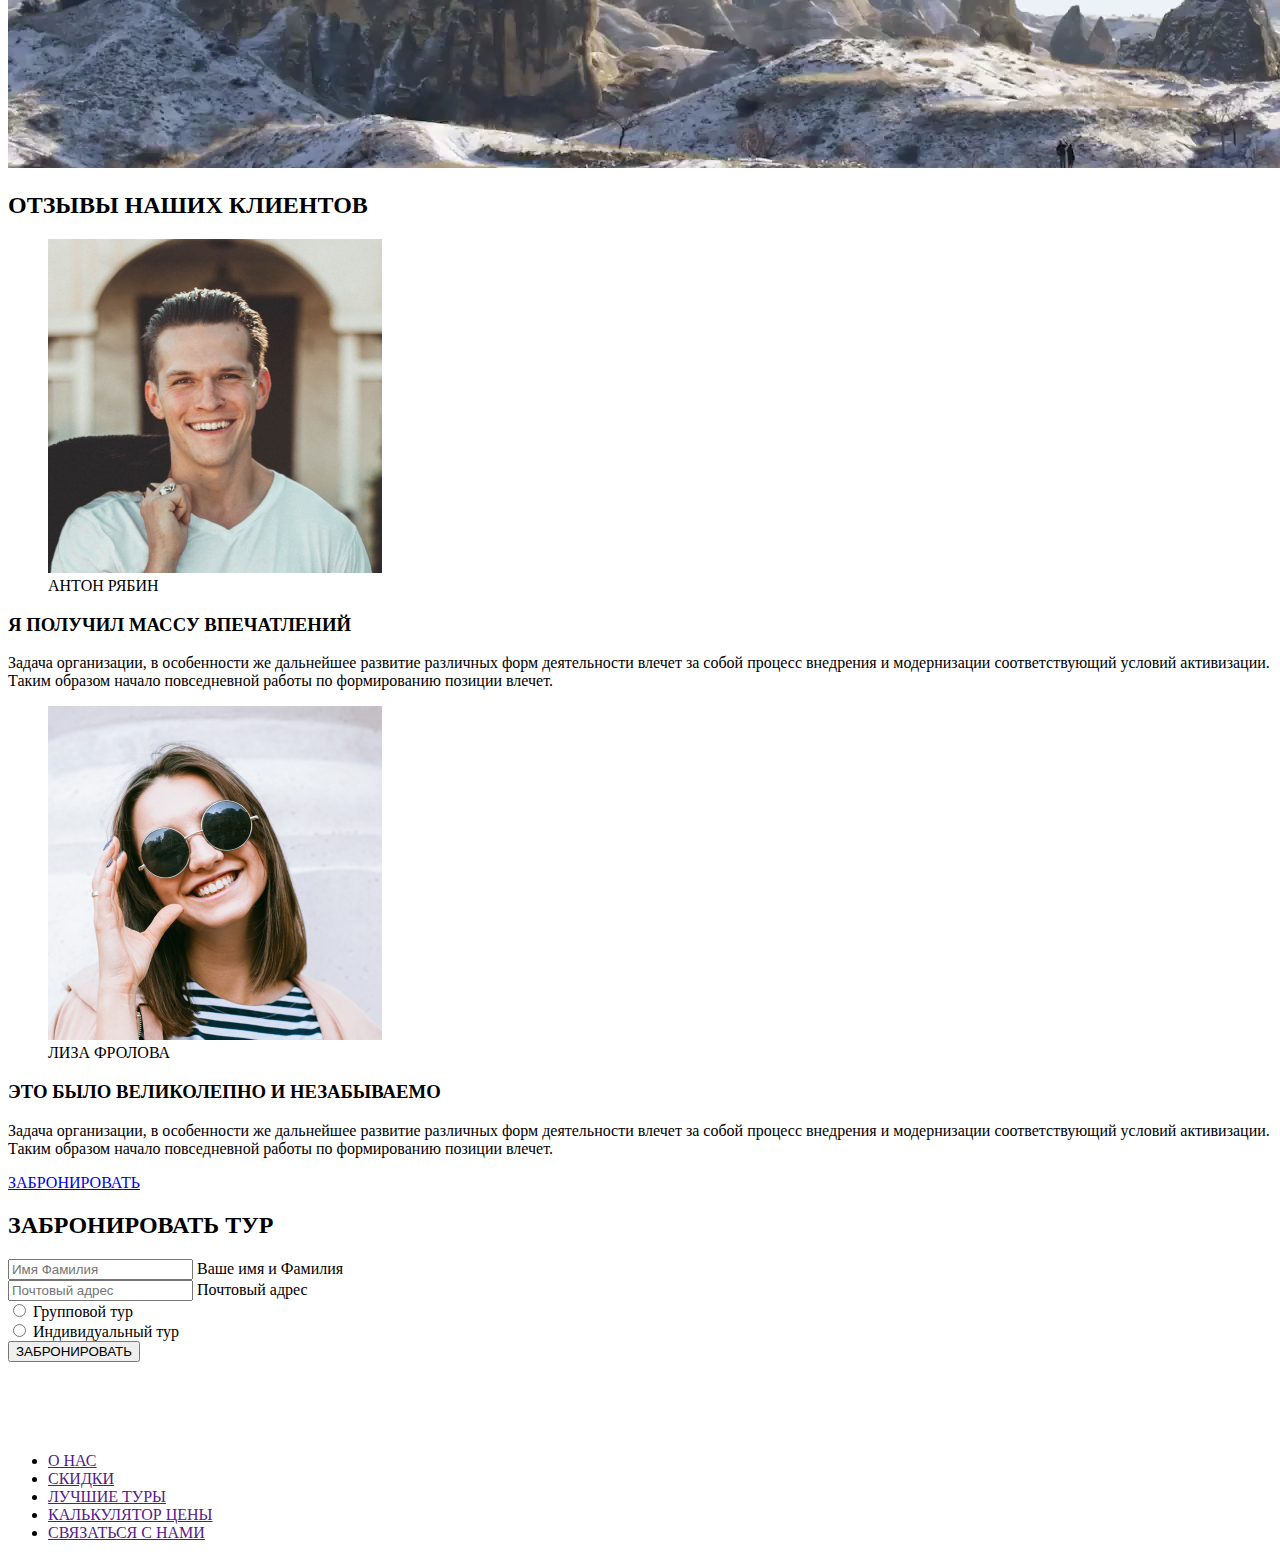
==== commit f7a71117: "fix" ====
--- a/index.html
+++ b/index.html
@@ -5,7 +5,7 @@
     <meta http-equiv="X-UA-Compatible" content="IE=edge">
     <meta name="viewport" content="width=device-width, initial-scale=1.0">
     <link href="https://fonts.googleapis.com/css2?family=Philosopher&family=Roboto:wght@100;300;400;500;700;900&display=swap" rel="stylesheet">
-    <link rel="stylesheet" href="css/style.css">
+    <link rel="stylesheet" href="css/style.min.css">
     <title>ТУРЫ НА ВОЗДУШНОМ ШАРЕ
     </title>
 </head>
@@ -23,7 +23,7 @@
             <div class="navigation__background"></div>
             <nav class="navigation__nav">
                 <ul class="navigation__list">
-                    <li class="navigation__item"><a href="#" class="navigation__link">О НАС</a></li>
+                    <li class="navigation__item"><a href="html/about.html" class="navigation__link">О НАС</a></li>
                     <li class="navigation__item"><a href="#" class="navigation__link">СКИДКИ</a></li>
                     <li class="navigation__item"><a href="#" class="navigation__link">ЛУЧШИЕ ТУРЫ</a></li>
                     <li class="navigation__item"><a href="#" class="navigation__link">КАЛЬКУЛЯТОР ЦЕНЫ</a></li>
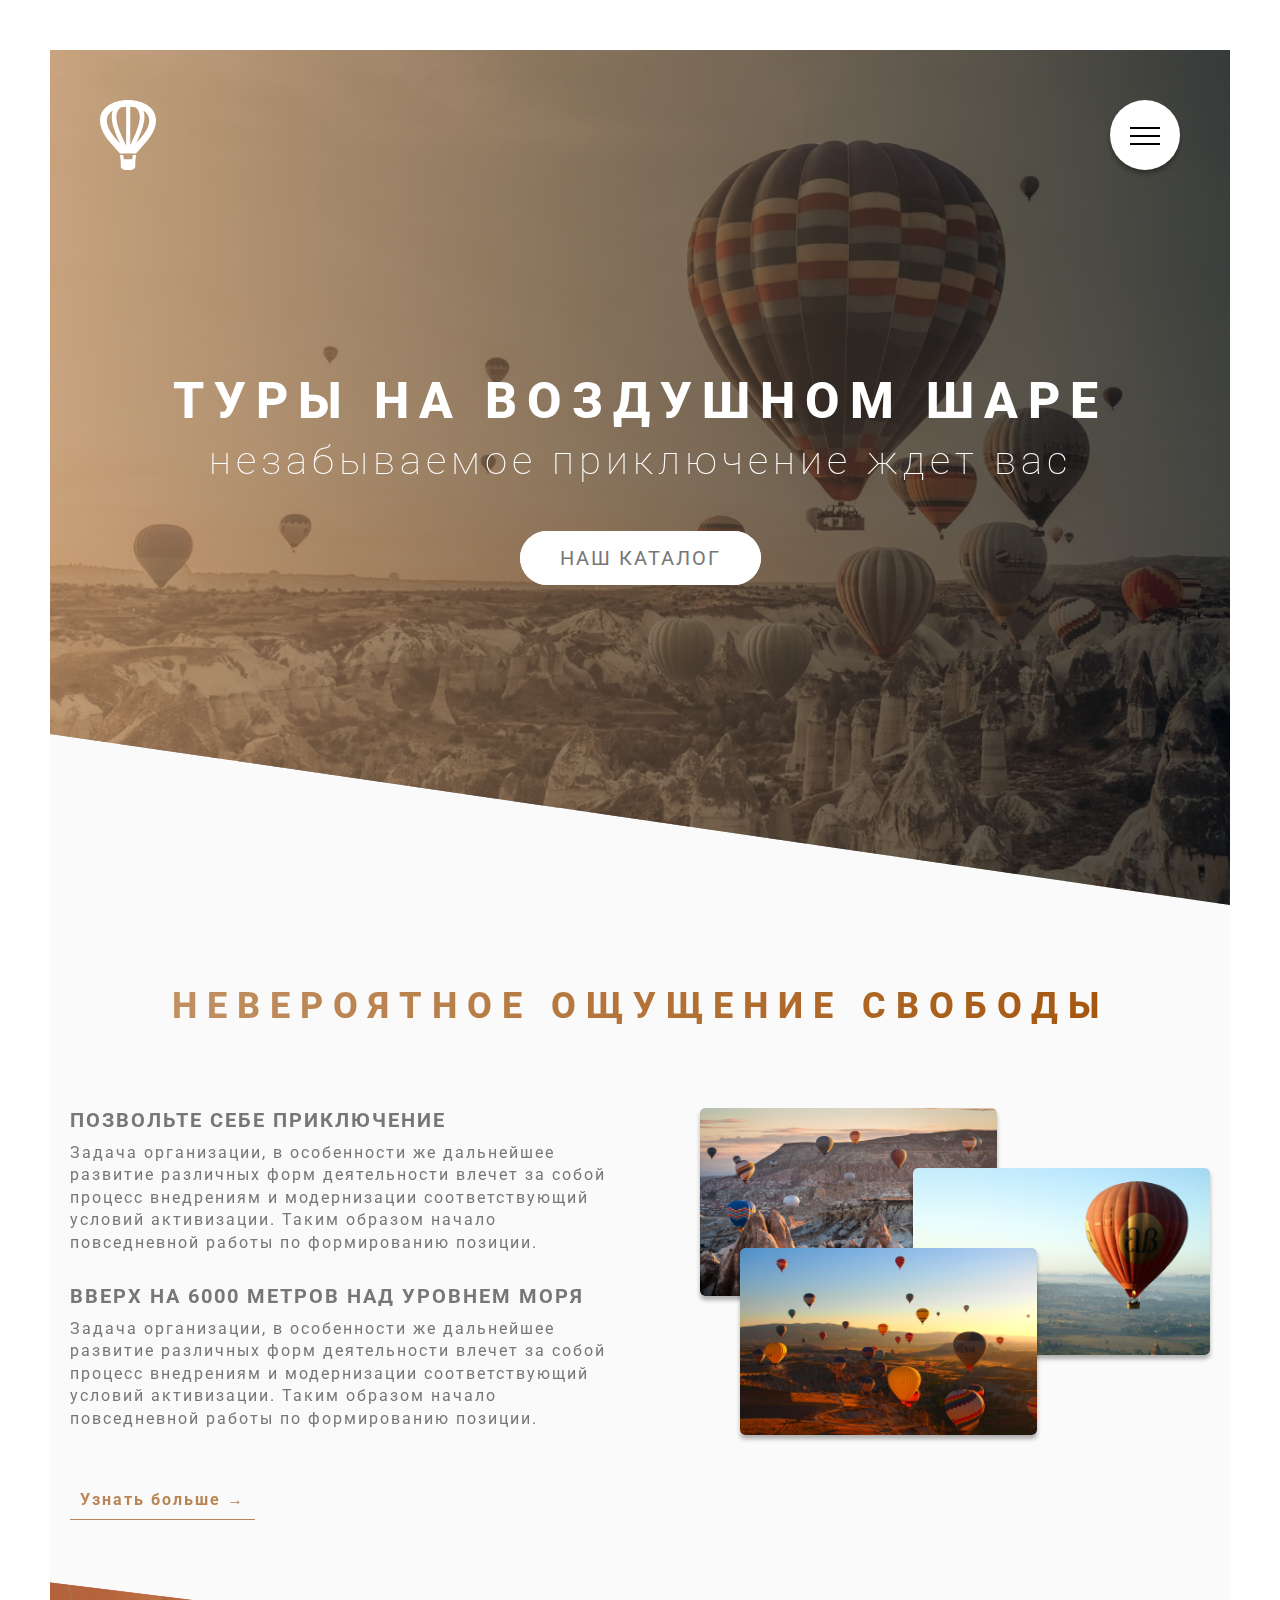
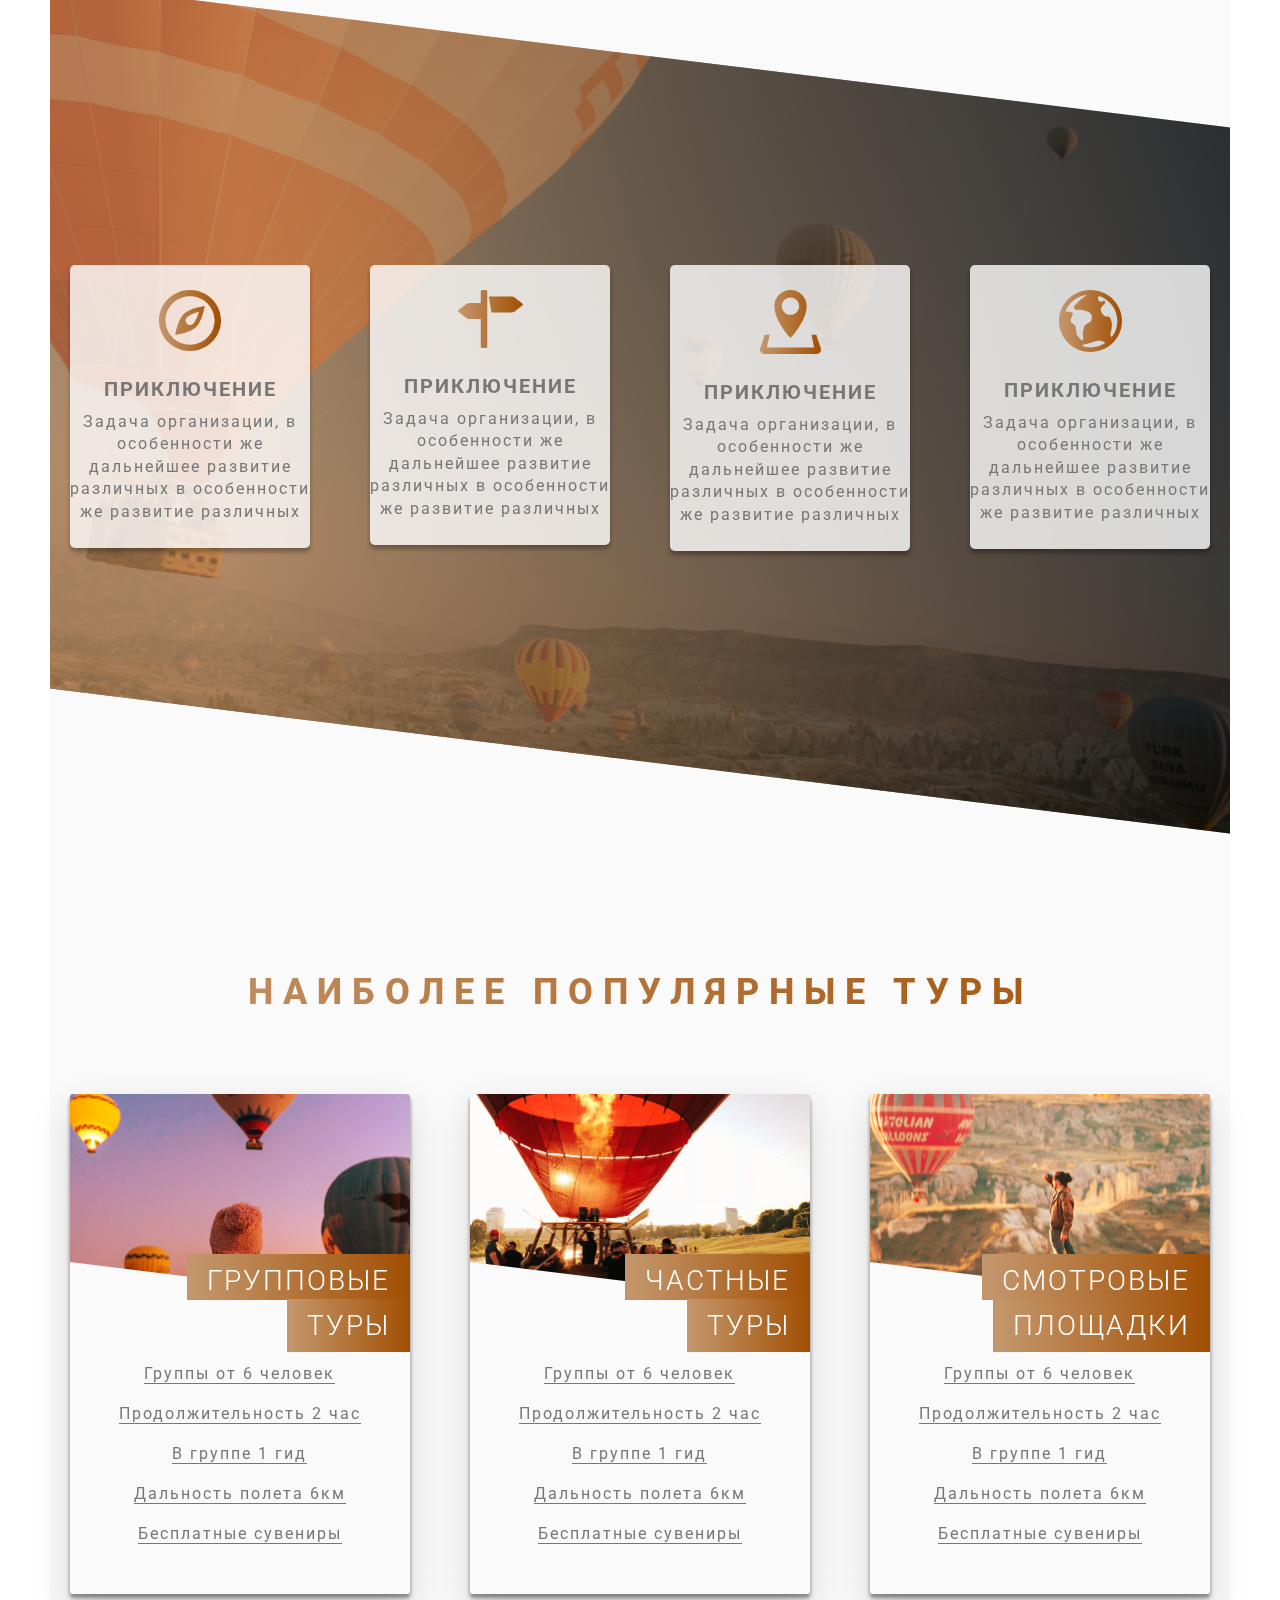
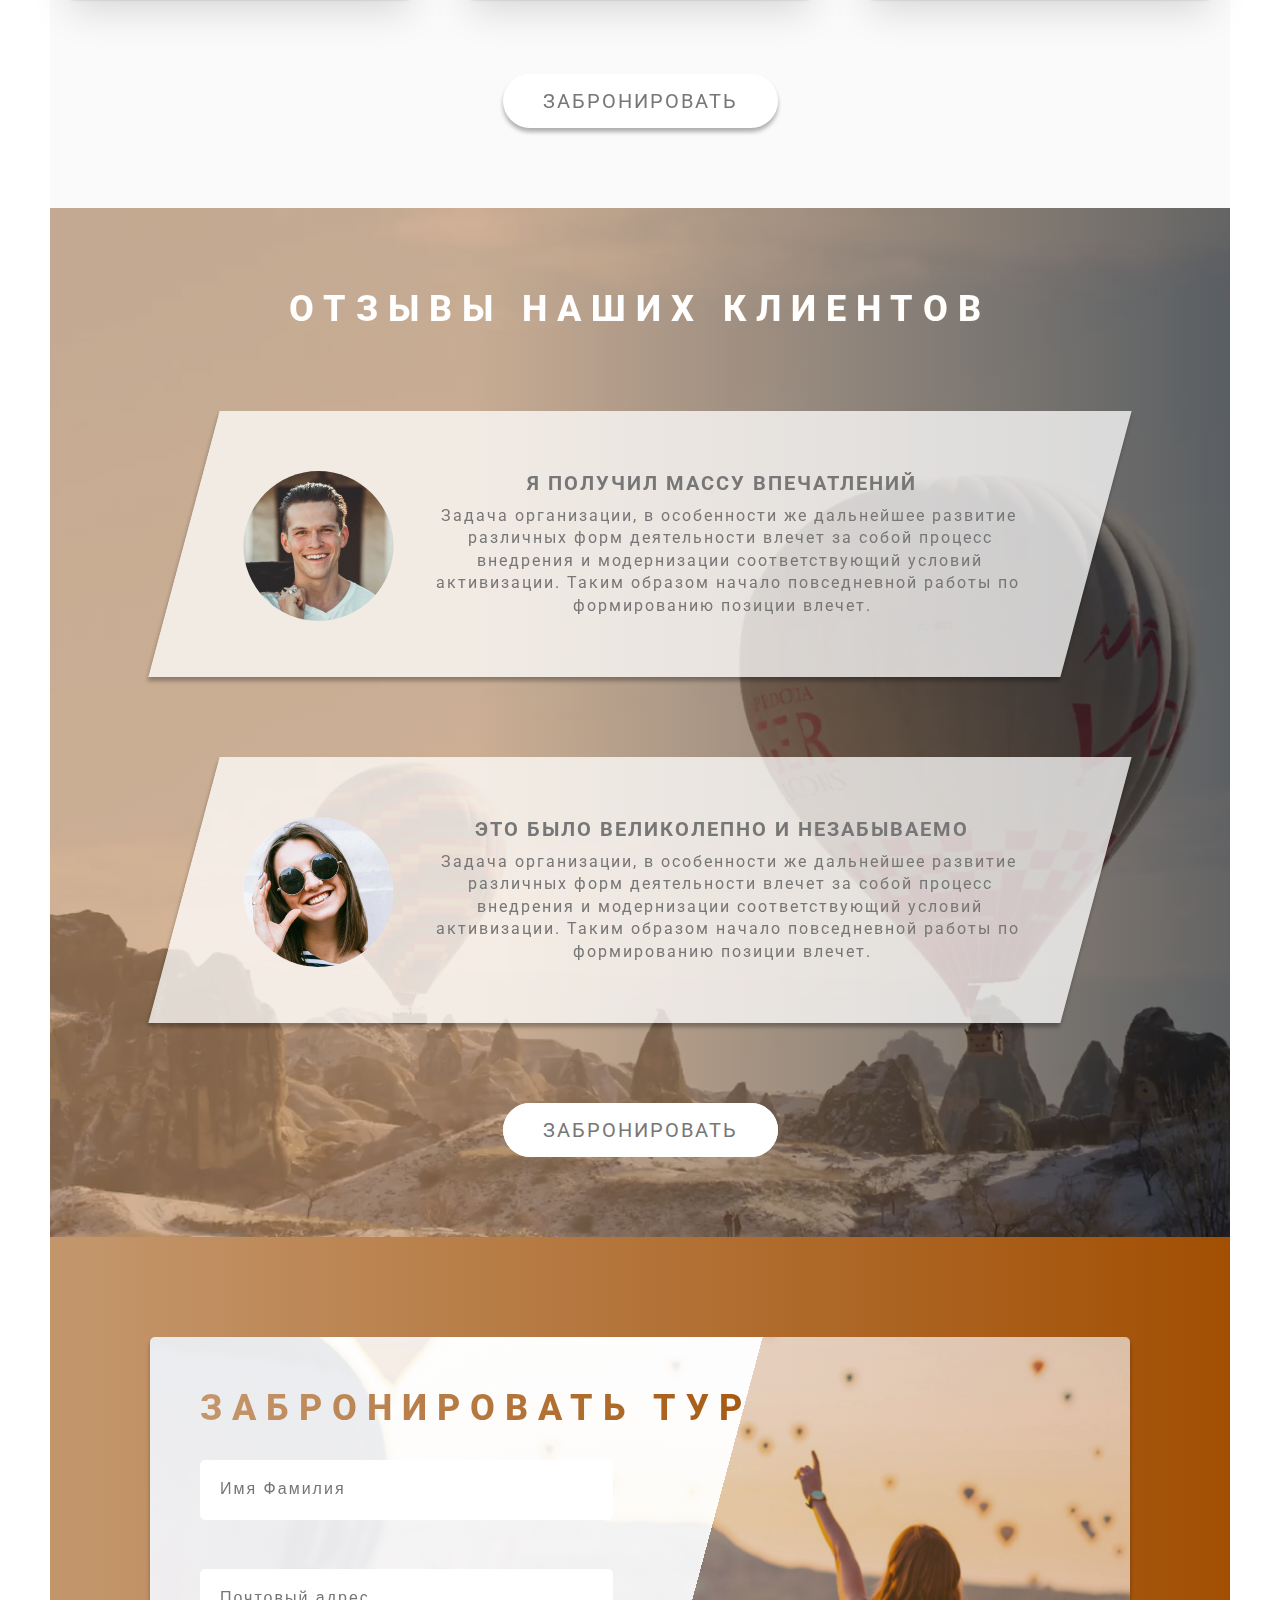
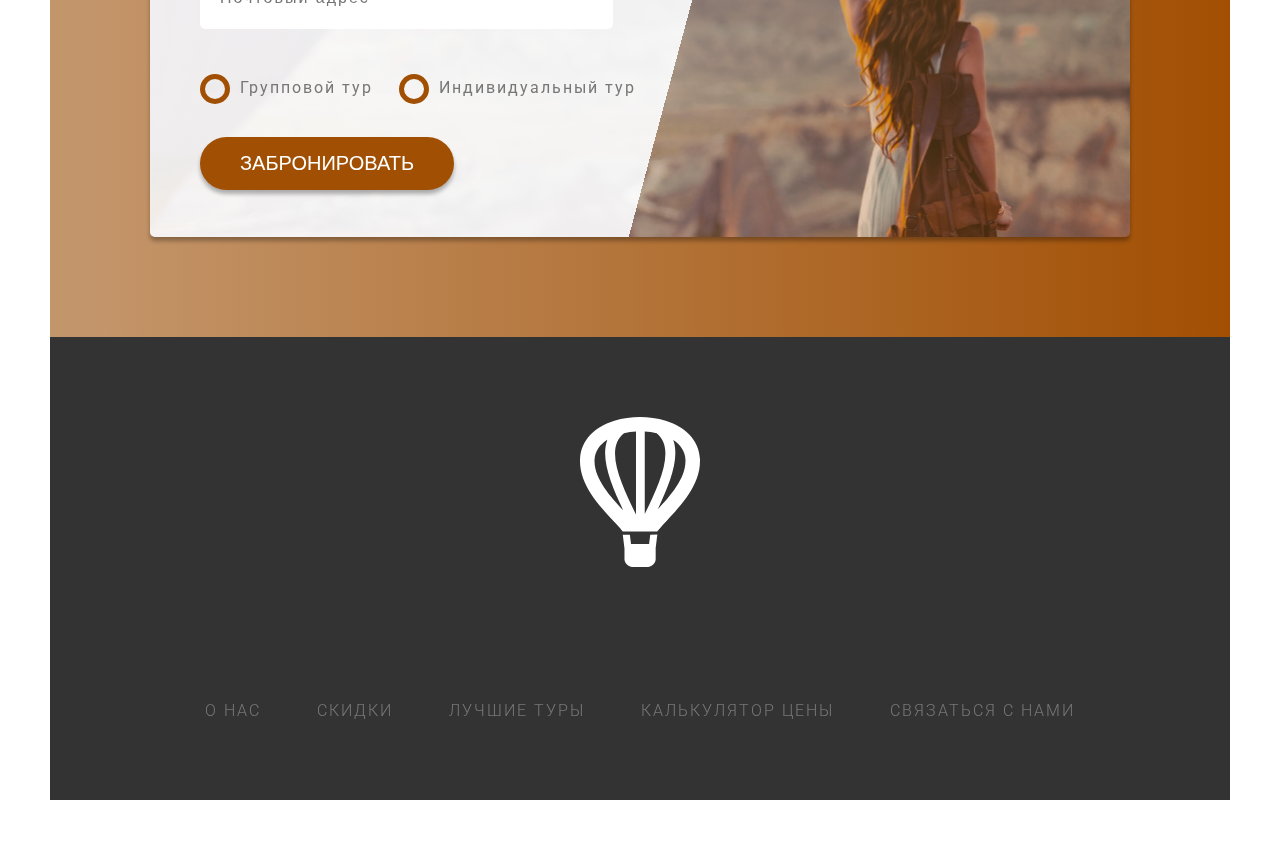
==== commit ea552a4d: "add README.md" ====
--- a/index.html
+++ b/index.html
@@ -5,7 +5,7 @@
     <meta http-equiv="X-UA-Compatible" content="IE=edge">
     <meta name="viewport" content="width=device-width, initial-scale=1.0">
     <link href="https://fonts.googleapis.com/css2?family=Philosopher&family=Roboto:wght@100;300;400;500;700;900&display=swap" rel="stylesheet">
-    <link rel="stylesheet" href="css/style.min.css">
+    <link rel="stylesheet" href="css/style.css">
     <title>ТУРЫ НА ВОЗДУШНОМ ШАРЕ
     </title>
 </head>
--- a/css/style.css
+++ b/css/style.css
@@ -0,0 +1 @@
+@keyframes LeftToRight{0%{opacity:0;transform:translate(-10rem)}80%{transform:translate(1rem)}100%{opacity:1;transform:translate(0rem)}}@keyframes RightToLeft{0%{opacity:0;transform:translate(10rem)}80%{transform:translate(-1rem)}100%{opacity:1;transform:translate(0rem)}}@keyframes BtnToUp{0%{opacity:0;transform:translateY(5rem)}100%{opacity:1;transform:translateY(0rem)}}*,::after,::before{margin:0;padding:0;box-sizing:border-box}html{font-size:62.5%}@media only screen and (max-width: 1240px){html{font-size:56.25%}}@media only screen and (max-width: 900px){html{font-size:50%}}@media only screen and (max-width: 600px){html{font-size:35%}}@media only screen and (min-width: 1800px){html{font-size:75%}}body{padding:5rem;background-color:#fff}.container{background-color:#fafafa;position:relative;z-index:0}body{font-family:"Roboto",sans-serif;font-weight:400;color:#777;font-size:1.6rem;letter-spacing:.2rem}.title-first{color:#fff}.title-first__main{display:block;font-weight:800;font-size:5rem;line-height:6rem;letter-spacing:1rem;text-transform:uppercase;margin-bottom:1rem;animation-name:LeftToRight;animation-duration:1.5s;animation-delay:1s;animation-timing-function:ease;backface-visibility:hidden}@media only screen and (max-width: 1240px){.title-first__main{font-size:4rem}}@media only screen and (max-width: 900px){.title-first__main{font-size:3.9rem;letter-spacing:.4rem;margin-bottom:.4rem}}.title-first__secondary{display:block;font-weight:100;font-size:4rem;line-height:4rem;letter-spacing:.5rem;animation-name:RightToLeft;animation-duration:1.5s;animation-delay:1s;animation-timing-function:ease;backface-visibility:hidden;margin-bottom:5rem}@media only screen and (max-width: 1240px){.title-first__secondary{font-size:3rem;margin-bottom:2rem}}@media only screen and (max-width: 900px){.title-first__secondary{font-size:3rem;letter-spacing:.3rem;margin-bottom:5rem}}.title-secondary{text-align:center;font-size:3.6rem;line-height:4.3rem;letter-spacing:1rem;font-weight:800;background:linear-gradient(90deg, #C3956A 3.65%, #A24F03 100%);-webkit-background-clip:text;color:rgba(0,0,0,0);transition:all .4s;backface-visibility:hidden}.title-secondary:hover{transform:skewY(1deg) skewX(12deg) scale(1.1);text-shadow:0rem .4rem .4rem rgba(0,0,0,.25)}.title-secondary_white{color:#fff}.title-secondary_left{text-align:left}@media only screen and (max-width: 900px){.title-secondary_left{text-align:center}}@media only screen and (max-width: 1240px){.title-secondary{font-size:2.8rem}}@media only screen and (max-width: 900px){.title-secondary{letter-spacing:.8rem}}.title-third{font-weight:700;font-size:2rem;letter-spacing:.2rem;text-transform:uppercase}@media only screen and (max-width: 1240px){.title-third{font-size:1.7rem}}.paragraph{font-weight:400;font-size:1.6rem;letter-spacing:.2rem;line-height:140%}@media only screen and (max-width: 1240px){.paragraph{font-size:1.4rem}}@media only screen and (max-width: 900px){.paragraph{letter-spacing:.1rem}}@media only screen and (max-width: 600px){.paragraph{font-size:1.9rem}}.margin-bottom-10px{margin-bottom:1rem}.margin-bottom-30px{margin-bottom:3rem}.margin-bottom-50px{margin-bottom:5rem}@media only screen and (max-width: 900px){.margin-bottom-50px{margin-bottom:7rem}}.margin-bottom-80px{margin-bottom:8rem}@media only screen and (max-width: 900px){.margin-bottom-80px{margin-bottom:4rem}}.text-align-center{text-align:center}.btn,.btn:link,.btn:visited{display:inline-block;text-transform:uppercase;text-decoration:none;color:#777;font-size:2rem;padding:1.5rem 4rem;background:#fff;border-radius:5rem;transition:all .3s;position:relative;border:none}@media only screen and (max-width: 1240px){.btn,.btn:link,.btn:visited{font-size:1.6rem}}@media only screen and (max-width: 900px){.btn,.btn:link,.btn:visited{font-size:2rem;padding:2rem 4rem}}.btn:hover{transform:translateY(-0.4rem);box-shadow:0rem .4rem .4rem rgba(0,0,0,.3)}.btn:hover::after{opacity:0;transform:scaleX(1.5) scaleY(1.7)}.btn:active{transform:translateY(-0.2rem);box-shadow:0rem .4rem .4rem rgba(0,0,0,.1)}.btn::after{content:"";background:#fff;width:100%;height:100%;border-radius:5rem;display:inline-block;position:absolute;top:0;left:0;z-index:-1;transition:all .4s}.btn_animated{animation:BtnToUp .7s ease-out 1s;animation-fill-mode:backwards}.btn_shadow{box-shadow:0rem .4rem .4rem rgba(0,0,0,.3)}.btn_brown,.btn_brown:link,.btn_brown:visited{background:#a14f03;color:#fff;box-shadow:0rem .4rem .4rem rgba(0,0,0,.3)}.btn_brown::after{background:#a14f03}.btn-text:link,.btn-text:visited{font-weight:700;font-size:1.6rem;line-height:1.9rem;letter-spacing:.2rem;color:#ba8554;text-decoration:none;padding:1rem;border-bottom:.1rem #ba8554 solid;display:inline-block;transition:.5 all}.btn-text:hover{background:#ba8554;color:#fff;box-shadow:0rem .4rem .4rem rgba(0,0,0,.3);transform:translateY(-0.2rem)}.btn-text:active{transform:translateY(0rem)}@media only screen and (max-width: 600px){.btn-text:link,.btn-text:visited{font-size:1.9rem}}.composition{position:relative}.composition__photo{width:55%;box-shadow:0rem .4rem .4rem rgba(0,0,0,.3);border-radius:.5rem;position:absolute;z-index:5;transition:all .3s}.composition__photo_n1{top:0rem;left:3rem}.composition__photo_n2{top:6rem;right:0rem}.composition__photo_n3{top:14rem;left:7rem}.composition__photo:hover{transform:scale(1.1);z-index:10;outline:1rem solid #ba8554;outline-offset:1rem}.composition:hover .composition__photo:not(:hover){transform:scale(0.95)}.adventure-cards{padding:2.5rem 0;text-align:center;background:rgba(255,255,255,.8);border-radius:.5rem;box-shadow:0rem .4rem .4rem rgba(0,0,0,.3);transition:all .3s}.adventure-cards__icon{margin-bottom:2.2rem}.adventure-cards:hover{transform:translateY(-1.5rem)}@media only screen and (max-width: 900px){.adventure-cards{transform:translateY(-1rem)}}.card-tour{height:50rem;perspective:150rem;-moz-perspective:150rem;position:relative}.card-tour__side{height:50rem;transition:1s all ease-out;position:absolute;top:0;left:0;width:100%;backface-visibility:hidden;box-shadow:0 .4rem .4rem rgba(0,0,0,.25),0 .4rem .4rem rgba(0,0,0,.25),0 1.5rem 4rem rgba(0,0,0,.15);border-radius:.3rem;overflow:hidden}.card-tour__side_back{color:#fff;background:green;transform:rotateY(180deg);background:linear-gradient(156.85deg, #C3956A 3.65%, #A24F03 100%)}@media only screen and (max-width: 1240px){.card-tour__side{height:52rem}}@media only screen and (max-width: 900px),(hover: none){.card-tour{height:auto;box-shadow:0rem .4rem .4rem rgba(0,0,0,.3)}.card-tour__side{position:relative;height:auto;border-radius:0rem;transform:rotateY(0deg)}.card-tour__side_front{padding-bottom:38rem}.card-tour__side_back{clip-path:polygon(0 0, 100% 15%, 100% 100%, 0% 100%);padding-top:5rem;margin-top:-37rem}}.card-tour:hover .card-tour__side_front{transform:rotateY(-180deg)}.card-tour:hover .card-tour__side_back{transform:rotateY(0deg)}@media only screen and (max-width: 900px),(hover: none){.card-tour:hover .card-tour__side_front{transform:rotateY(0deg)}}.card-tour__img{background-blend-mode:hard-light;height:21rem;clip-path:polygon(0 0, 100% 0%, 100% 100%, 0 80%);margin-bottom:6rem}.card-tour__img_1{background:#ba8554 url(../img/card-tour-1.jpg) center/cover no-repeat}.card-tour__img_2{background:#ba8554 url(../img/card-tour-2.jpg) center/cover no-repeat}.card-tour__img_3{background:#ba8554 url(../img/card-tour-3.jpg) center/cover no-repeat}@media only screen and (max-width: 900px),(hover: none){.card-tour__img{height:30rem;margin-bottom:6rem}}.card-tour__title{font-weight:300;font-size:2.8rem;letter-spacing:.2rem;color:#fff;text-align:right;position:absolute;top:17rem;right:0rem}@media only screen and (max-width: 900px),(hover: none){.card-tour__title{top:26rem;font-size:3.5rem}}.card-tour__span{background:linear-gradient(90deg, #C3956A 3.65%, #A24F03 100%);padding:1rem 2rem .3rem 2rem}.card-tour__span_2{position:absolute;top:3.5rem;right:0;padding-bottom:1rem}@media only screen and (max-width: 900px),(hover: none){.card-tour__span_2{top:3.7rem}}.card-tour__descr ul{list-style:none;text-align:center;margin:0 auto;width:75%}.card-tour__descr ul li{font-size:1.6rem;letter-spacing:.2rem;border-bottom:.1rem solid #777;display:inline-block}.card-tour__descr ul li:not(:last-child){margin-bottom:2rem}@media only screen and (max-width: 900px),(hover: none){.card-tour__descr ul{width:50%}.card-tour__descr ul li{font-size:2rem}}.card-tour__backside-box{position:absolute;text-align:center;top:50%;left:50%;transform:translate(-50%, -50%)}@media only screen and (max-width: 900px),(hover: none){.card-tour__backside-box{position:relative;top:0%;left:0%;transform:translate(0%, 0%);padding:3rem}}.card-tour__text{margin-bottom:8.7rem;letter-spacing:.2rem;font-weight:300;font-size:2rem}.card-tour__text_1{font-weight:300;font-size:2rem}@media only screen and (max-width: 900px),(hover: none){.card-tour__text_1{font-size:3rem}}.card-tour__text_2{font-weight:500;font-size:6rem}@media only screen and (max-width: 900px),(hover: none){.card-tour__text_2{font-size:9rem}}@media only screen and (max-width: 900px),(hover: none){.card-tour__text{margin-bottom:3rem}}.feedBack-card{width:80%;background:rgba(255,255,255,.75);box-shadow:0rem .4rem .4rem rgba(0,0,0,.3);margin:0 auto;padding:6rem;transform:skewX(-15deg)}.feedBack-card>*{transform:skewX(15deg)}.feedBack-card__img{width:15rem;height:15rem;float:left;border-radius:100rem;shape-outside:circle(50% at 50% 50%);-webkit-shape-outside:circle(50% at 50% 50%);margin-right:4rem;overflow:hidden;position:relative}.feedBack-card__img img{height:100%;transform:scale(1.2);transition:all .4s}@media only screen and (max-width: 900px){.feedBack-card__img{float:none;margin:0 auto;margin-bottom:3rem}}@media only screen and (max-width: 900px){.feedBack-card{padding:3rem}}.feedBack-card__box{text-align:center}.feedBack-card__name{position:absolute;top:50%;left:50%;transform:translate(-50%, -20%);font-weight:400;font-size:2rem;letter-spacing:2px;color:#fff;opacity:0;transition:all .4s;text-shadow:0rem .4rem .4rem rgba(0,0,0,.3)}.feedBack-card:hover .feedBack-card__name{opacity:1;transform:translate(-50%, -50%)}.feedBack-card:hover img{transform:scale(1);filter:blur(0.35rem) brightness(70%)}.bg-video{position:absolute;top:0;left:0;width:100%;height:100%;z-index:-2;object-fit:cover}.bg-gradient{position:absolute;top:0;left:0;width:100%;height:100%;z-index:-1;background:linear-gradient(90deg, rgba(186, 133, 84, 0.6) 35.94%, rgba(0, 0, 0, 0.6) 100%)}.book{height:50rem;background:linear-gradient(105deg, rgba(255, 255, 255, 0.9) 55%, rgba(186, 133, 84, 0.3) 55%, rgba(161, 79, 3, 0.3) 100%),url(../img/pexels-taryn-elliott.jpg) center/cover no-repeat;box-shadow:0rem .4rem .4rem rgba(0,0,0,.3);border-radius:.5rem;overflow:hidden}@media only screen and (max-width: 900px){.book{background:rgba(255,255,255,.9)}}@media(min-resolution: 192dpi)and (min-width: 670px),(min-width: 1340px){.book{background:linear-gradient(105deg, rgba(255, 255, 255, 0.9) 55%, rgba(186, 133, 84, 0.3) 55%, rgba(161, 79, 3, 0.3) 100%),url(../img/pexels-taryn-elliott-big.jpg) center/cover no-repeat}}.form{width:70%;padding-top:5rem;padding-left:5rem}.form__group:not(:last-child){margin-bottom:2rem}.form__group:nth-child(4){margin-bottom:4rem}@media only screen and (max-width: 1240px){.form__group:not(:last-child){margin-bottom:0rem}.form__group:nth-child(4){margin-bottom:7%}}@media only screen and (max-width: 900px){.form{width:100%;padding-left:0rem;text-align:center}}.form__label{font-size:1.6rem;font-weight:400;letter-spacing:.2rem;display:block;margin-top:1rem;margin-left:1.5rem;transition:all .4s}.form__input{font-size:1.6rem;letter-spacing:.2rem;font-weight:400;color:#000;background:#fff;padding:2rem 0rem 2rem 2rem;border:none;border-bottom:.2rem solid rgba(0,0,0,0);border-radius:.5rem;width:65%}.form__input:focus-visible{outline:none;border-bottom:.3rem solid #66d763;box-shadow:0rem .4rem .4rem rgba(0,0,0,.3)}.form__input:focus:invalid{border-bottom:.3rem solid #d76363}@media only screen and (max-width: 900px){.form__input{width:90%}}.form__input:placeholder-shown+.form__label{opacity:0;visibility:none;transform:translateY(-1rem)}.form__group-radio{display:inline-block}.form__group-radio:not(:last-child){margin-right:2rem}@media only screen and (max-width: 1240px){.form__group-radio{display:block}.form__group-radio:not(:last-child){margin-bottom:2rem}}@media only screen and (max-width: 900px){.form__group-radio{text-align:left;margin-left:5%}}.form__input-radio{display:none}.form__label-radio{cursor:pointer;position:relative;padding-left:4rem}.form__button-radio{height:3rem;width:3rem;border-radius:50%;border:.5rem solid #a14f03;display:block;position:absolute;left:0;top:-0.4rem}.form__button-radio::after{content:"";display:block;height:1.5rem;width:1.5rem;border-radius:50%;background:#a14f03;position:absolute;top:50%;left:50%;transform:translate(-50%, -50%);opacity:0;transition:all .2s}.form__input-radio:checked~.form__label-radio .form__button-radio::after{opacity:1}.row{max-width:114rem;margin:0 auto}.row:not(:last-child){margin-bottom:8rem}.row::after{content:"";display:table;clear:both}@media only screen and (max-width: 1240px){.row{max-width:90.1rem}}@media only screen and (max-width: 900px){.row{max-width:60rem}}.col-1-of-2{width:calc((100% - 6rem)/2)}@media only screen and (max-width: 900px){.col-1-of-2{margin-bottom:4rem}}.col-1-of-3{width:calc((100% - 2 * 6rem)/3)}@media only screen and (max-width: 1240px){.col-1-of-3{width:calc((100% - 2 * 3rem)/3)}}@media only screen and (max-width: 900px){.col-1-of-3{margin-bottom:3rem}}.col-2-of-3{width:calc(2 * ((100% - 2 * 6rem) / 3) + 6rem)}.col-1-of-4{width:calc((100% - 3 * 6rem)/4)}@media only screen and (max-width: 1240px){.col-1-of-4{width:calc((100% - 3 * 3rem)/4)}}@media only screen and (max-width: 900px){.col-1-of-4{margin-bottom:3rem}}.col-2-of-4{width:calc(2 * ((100% - 3 * 6rem) / 4) + 6rem)}.col-3-of-4{width:calc(3 * ((100% - 3 * 6rem) / 4) + 2 * 6rem)}[class^=col-]{float:left}[class^=col-]:not(:last-child){margin-right:6rem}@media only screen and (max-width: 1240px){[class^=col-]:not(:last-child){margin-right:3rem}}@media only screen and (max-width: 900px){[class^=col-]{width:100%}}.header{position:relative;height:95vh;background:linear-gradient(90.05deg, rgba(186, 133, 84, 0.7) 0.03%, rgba(1, 1, 1, 0.7) 99.94%),url(../img/header-background.jpg) center/cover no-repeat;clip-path:polygon(0 0, 100% 0%, 100% 100%, 0 80%)}@media(min-resolution: 192dpi)and (min-width: 670px),(min-width: 1340px){.header{background:linear-gradient(90.05deg, rgba(186, 133, 84, 0.7) 0.03%, rgba(1, 1, 1, 0.7) 99.94%),url(../img/header-background-big.jpg) center/cover no-repeat}}.header__logo{position:absolute;left:5rem;top:5rem;height:7rem;width:5.6rem}@media only screen and (max-width: 900px){.header__logo{left:3rem;top:3rem}}.header__box{position:absolute;top:50%;left:50%;transform:translate(-50%, -50%);width:100%;text-align:center}.footer{padding:8rem;background:#333}.footer__img{text-align:center}.footer__logo{width:12rem;margin-bottom:5rem}.footer__list{text-align:center}.footer__items{display:inline-block}.footer__items:not(:last-child){margin-right:5rem}@media only screen and (max-width: 1240px){.footer__items:not(:last-child){margin-right:1.6rem}}@media only screen and (max-width: 900px){.footer__items{margin-bottom:1rem}}@media only screen and (max-width: 900px){.footer{padding:3rem}}.footer__link:link,.footer__link:visited{text-decoration:none;color:#777;text-transform:uppercase;font-size:1.6rem;letter-spacing:.2rem;font-weight:300;display:inline-block;transition:all .3s}@media only screen and (max-width: 1240px){.footer__link:link,.footer__link:visited{font-size:1.4rem}}@media only screen and (max-width: 900px){.footer__link:link,.footer__link:visited{letter-spacing:.1rem}}.footer__link:hover{transform:rotate(5deg) scale(1.2);color:#a14f03}@media only screen and (max-width: 600px){.footer__link:link,.footer__link:visited{font-size:1.9rem}}.navigation__toggle{display:none}.navigation__button{background:#fff;height:7rem;width:7rem;border-radius:50%;position:fixed;right:10rem;top:10rem;z-index:200;text-align:center;cursor:pointer;box-shadow:0rem .4rem .4rem rgba(0,0,0,.3)}@media only screen and (max-width: 900px){.navigation__button{right:8rem;top:8rem}}.navigation__background{width:5rem;height:5rem;border-radius:50%;background:radial-gradient(#BA8554, #A14F03);position:fixed;right:11rem;top:11rem;z-index:100;transition:all .7s ease-out}@media only screen and (max-width: 900px){.navigation__background{right:9rem;top:9rem}}.navigation__nav{height:100vh;width:100%;position:fixed;top:0;right:0;z-index:150;opacity:0;width:0;transition:all .3s cubic-bezier(0.68, -0.6, 0.32, 1.6)}.navigation__list{position:absolute;top:50%;left:50%;transform:translate(-50%, -50%);list-style:none;width:100%}.navigation__item{text-align:center}.navigation__item:not(:last-child){margin-bottom:6rem}@media only screen and (max-width: 1240px){.navigation__item:not(:last-child){margin-bottom:3rem}}.navigation__link:link,.navigation__link:visited{text-decoration:none;font-weight:300;font-size:4rem;line-height:4.8rem;letter-spacing:.5rem;color:#fff;text-transform:uppercase;background:linear-gradient(120deg, transparent 0%, transparent 50%, #ffffff 50%);background-size:250%;padding:1rem 2rem;transition:all .3s;display:inline-block}@media only screen and (max-width: 1240px){.navigation__link:link,.navigation__link:visited{font-size:3rem}}.navigation__link:hover,.navigation__link:active{background-position:100%;color:#777;transform:translateX(1rem)}.navigation__toggle:checked~.navigation__background{transform:scale(80)}.navigation__toggle:checked~.navigation__nav{width:100%;opacity:1}.navigation__icon{position:relative;margin-top:3.5rem}.navigation__icon,.navigation__icon::before,.navigation__icon::after{width:3rem;height:.2rem;background:#000;display:inline-block;transition:all .2s}.navigation__icon::before,.navigation__icon::after{content:"";position:absolute;left:0}.navigation__icon::before{top:-0.8rem}.navigation__icon::after{top:.8rem}.navigation__button:hover .navigation__icon::before{top:-1.2rem}.navigation__button:hover .navigation__icon::after{top:1.2rem}.navigation__toggle:checked+.navigation__button .navigation__icon{background:rgba(0,0,0,0)}.navigation__toggle:checked+.navigation__button .navigation__icon::before{top:0;transform:rotate(135deg)}.navigation__toggle:checked+.navigation__button .navigation__icon::after{top:0;transform:rotate(-135deg)}.section-about{padding-top:8rem;min-height:75rem}@media only screen and (max-width: 1240px){.section-about{margin-bottom:4rem}}@media only screen and (max-width: 900px){.section-about{min-height:104rem}}@media only screen and (max-width: 600px){.section-about{margin-bottom:9rem}}.third-section-box{background:linear-gradient(91.4deg, rgba(186, 133, 84, 0.7) 16.34%, rgba(0, 0, 0, 0.7) 98.8%),url(../img/third-section-backgroung.png) center/cover no-repeat;padding:21rem 0rem;transform:skewY(7deg)}.third-section-box>*{transform:skewY(-7deg)}@media(min-resolution: 192dpi)and (min-width: 670px),(min-width: 1340px){.third-section-box{background:linear-gradient(91.4deg, rgba(186, 133, 84, 0.7) 16.34%, rgba(0, 0, 0, 0.7) 98.8%),url(../img/third-section-backgroung.png) center/cover no-repeat}}.section-tour{padding-top:21rem;margin-bottom:8rem}@media only screen and (max-width: 900px){.section-tour{padding-top:15rem;margin-bottom:11rem}}.section-feedBack{padding:8rem 0rem;position:relative}.section-book{padding:10rem;background:linear-gradient(90deg, #C3956A 3.65%, #A24F03 100%)}@media only screen and (max-width: 900px){.section-book{padding:7rem}}/*# sourceMappingURL=style.css.map */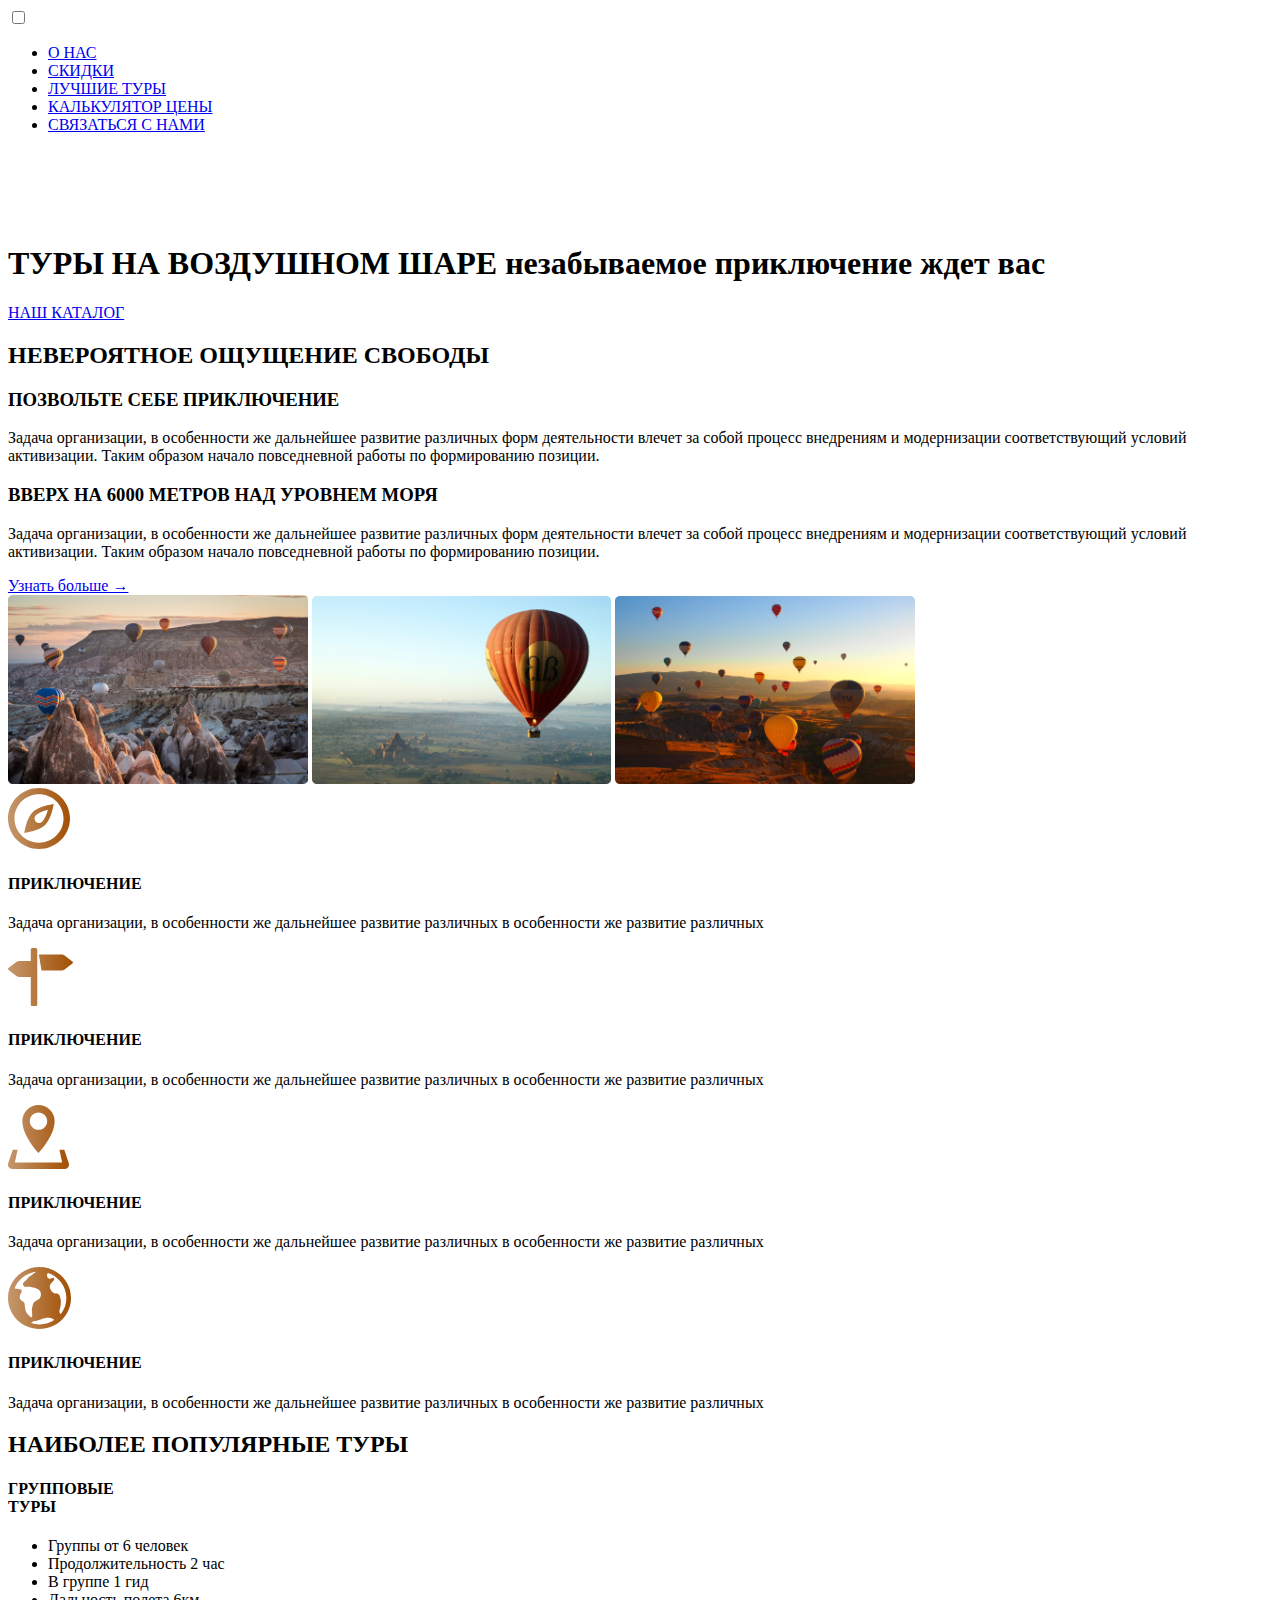
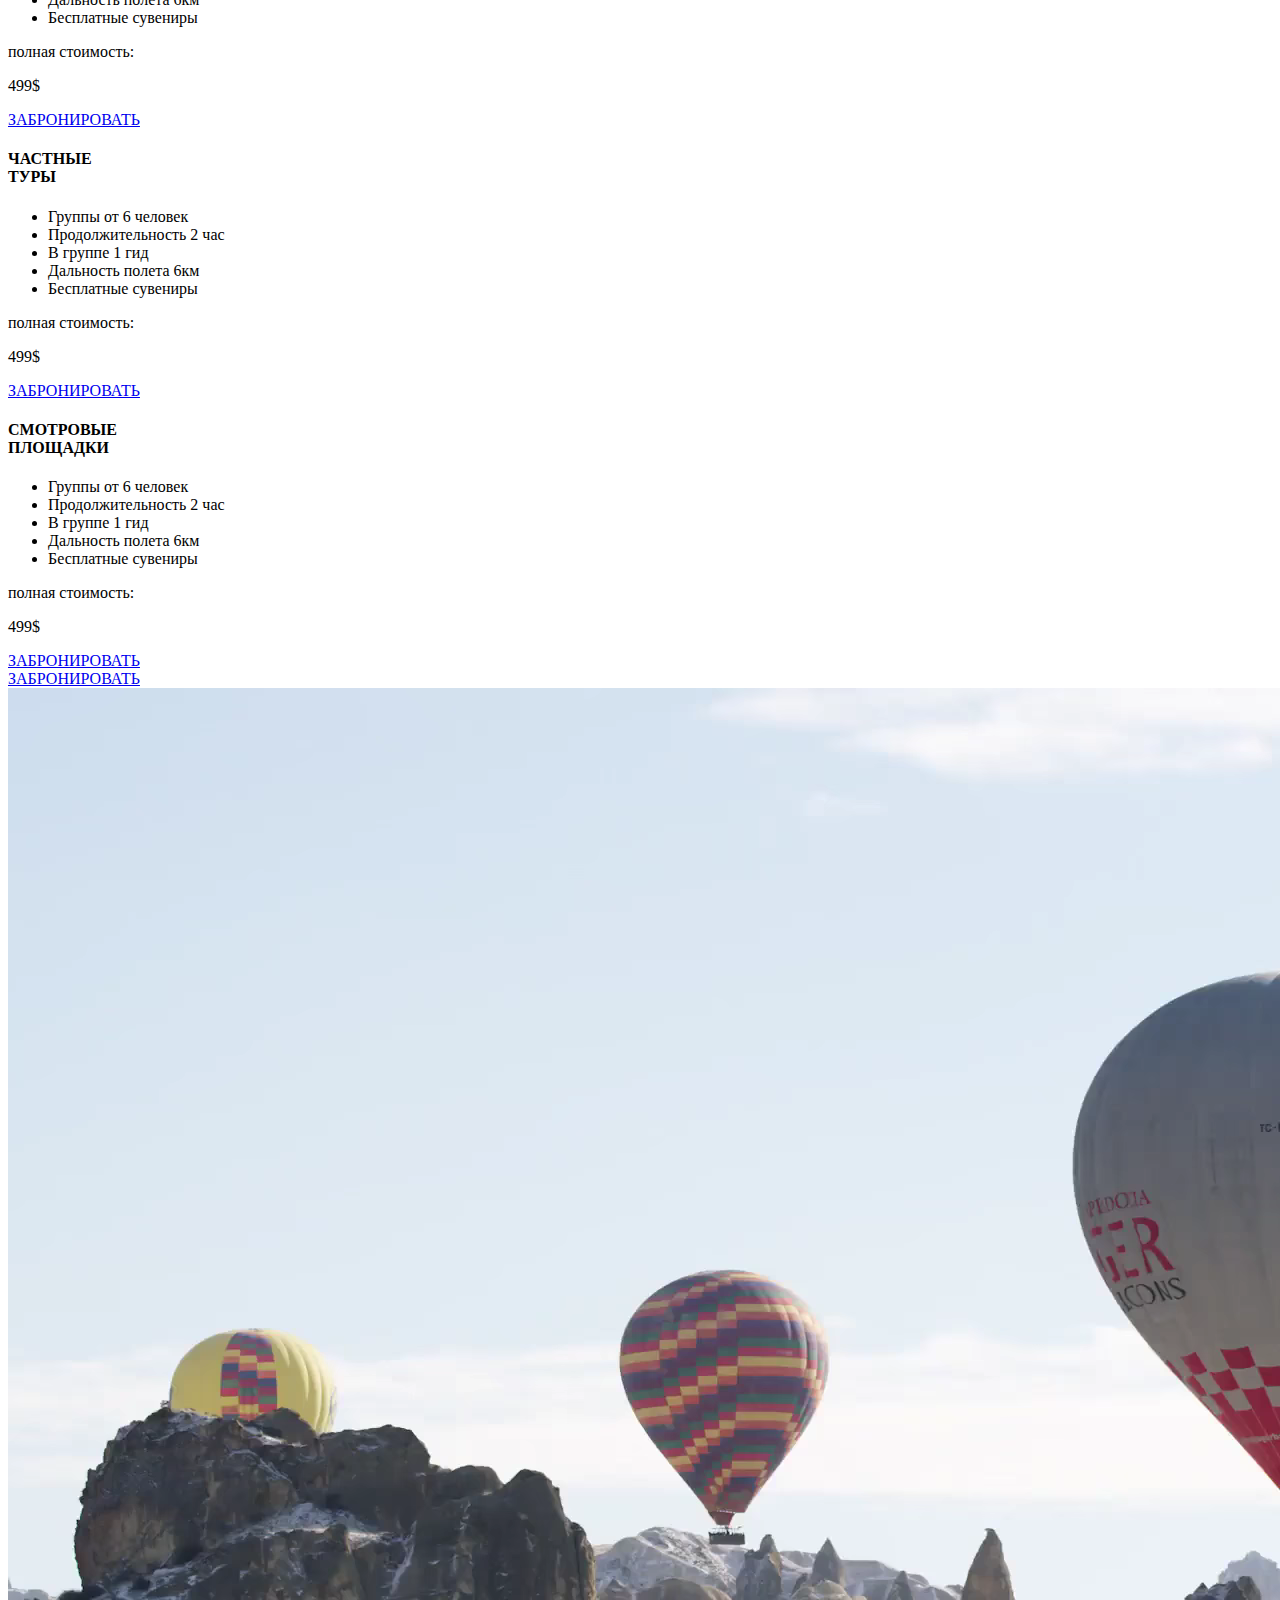
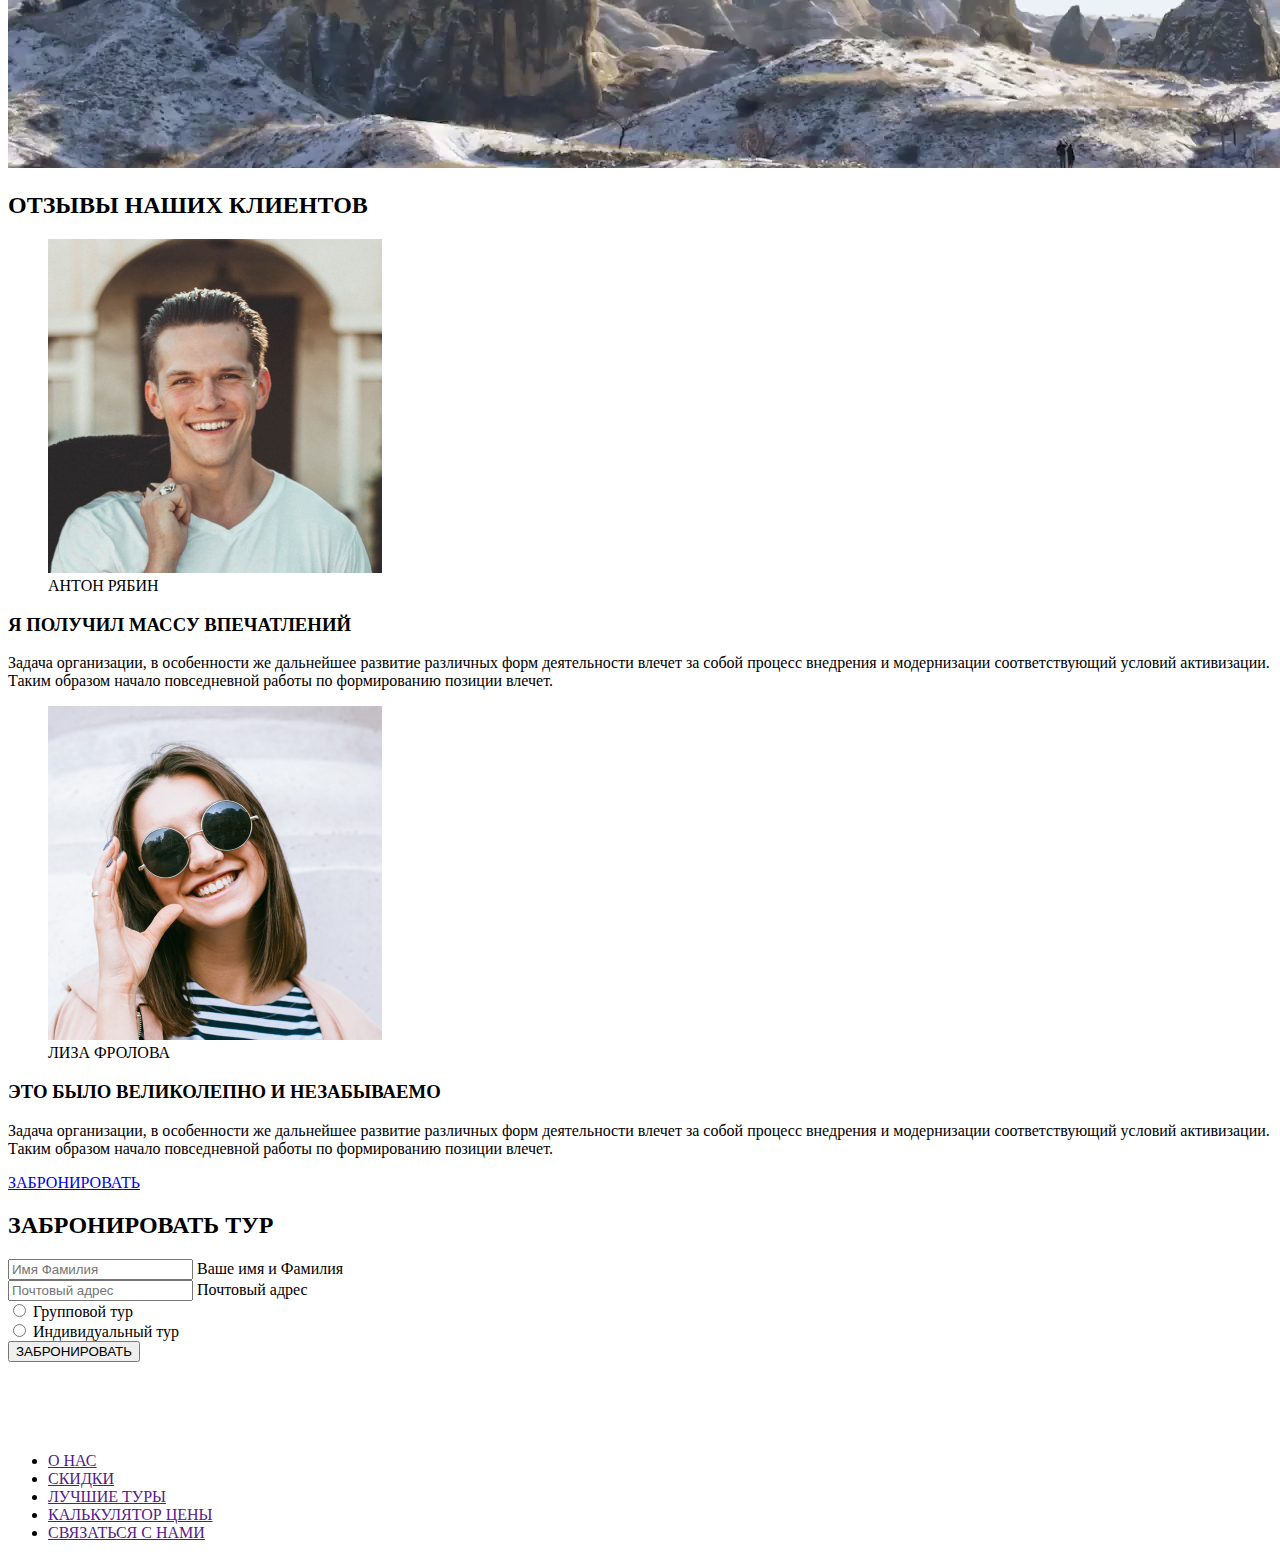
==== commit ce8aead7: "Merge branch 'main' of https://github.com/Danil-Gordiychenko/ballons" ====
--- a/index.html
+++ b/index.html
@@ -5,7 +5,7 @@
     <meta http-equiv="X-UA-Compatible" content="IE=edge">
     <meta name="viewport" content="width=device-width, initial-scale=1.0">
     <link href="https://fonts.googleapis.com/css2?family=Philosopher&family=Roboto:wght@100;300;400;500;700;900&display=swap" rel="stylesheet">
-    <link rel="stylesheet" href="css/style.css">
+    <link rel="stylesheet" href="css/style.min.css">
     <title>ТУРЫ НА ВОЗДУШНОМ ШАРЕ
     </title>
 </head>
